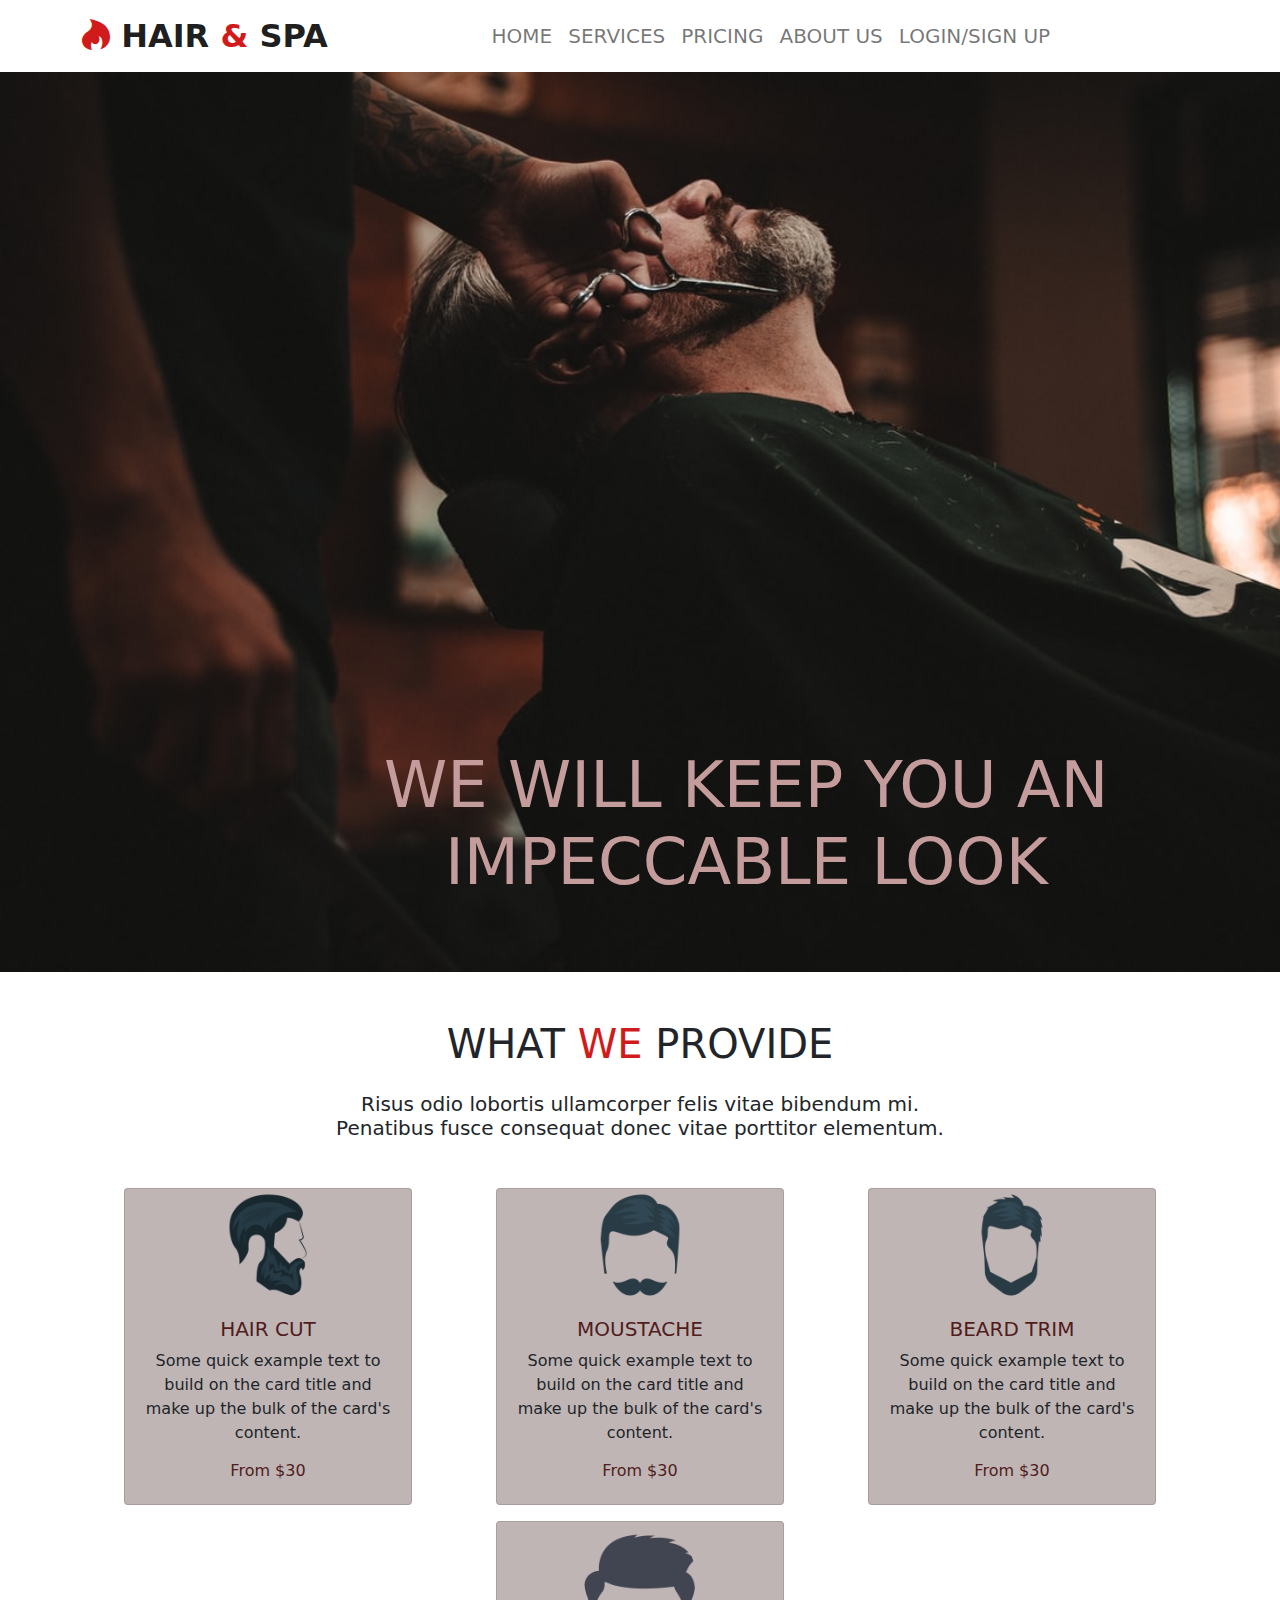
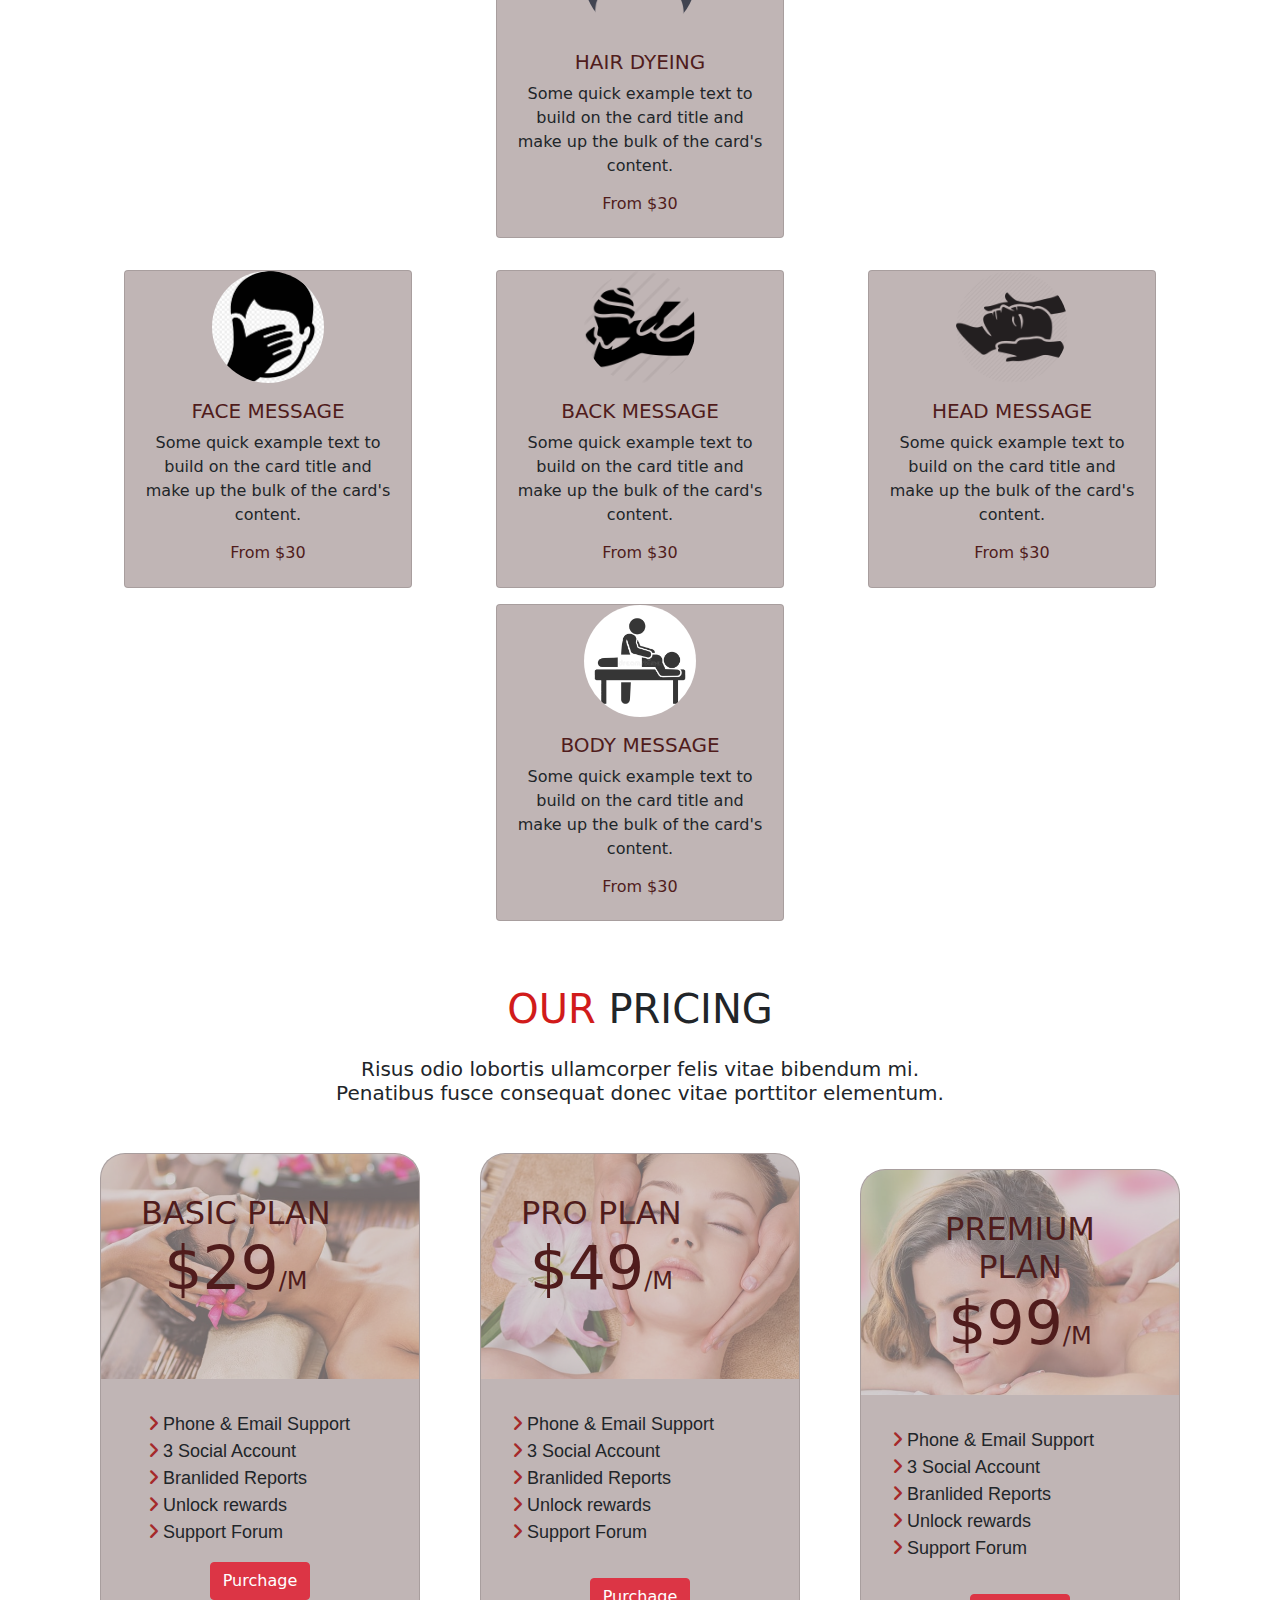
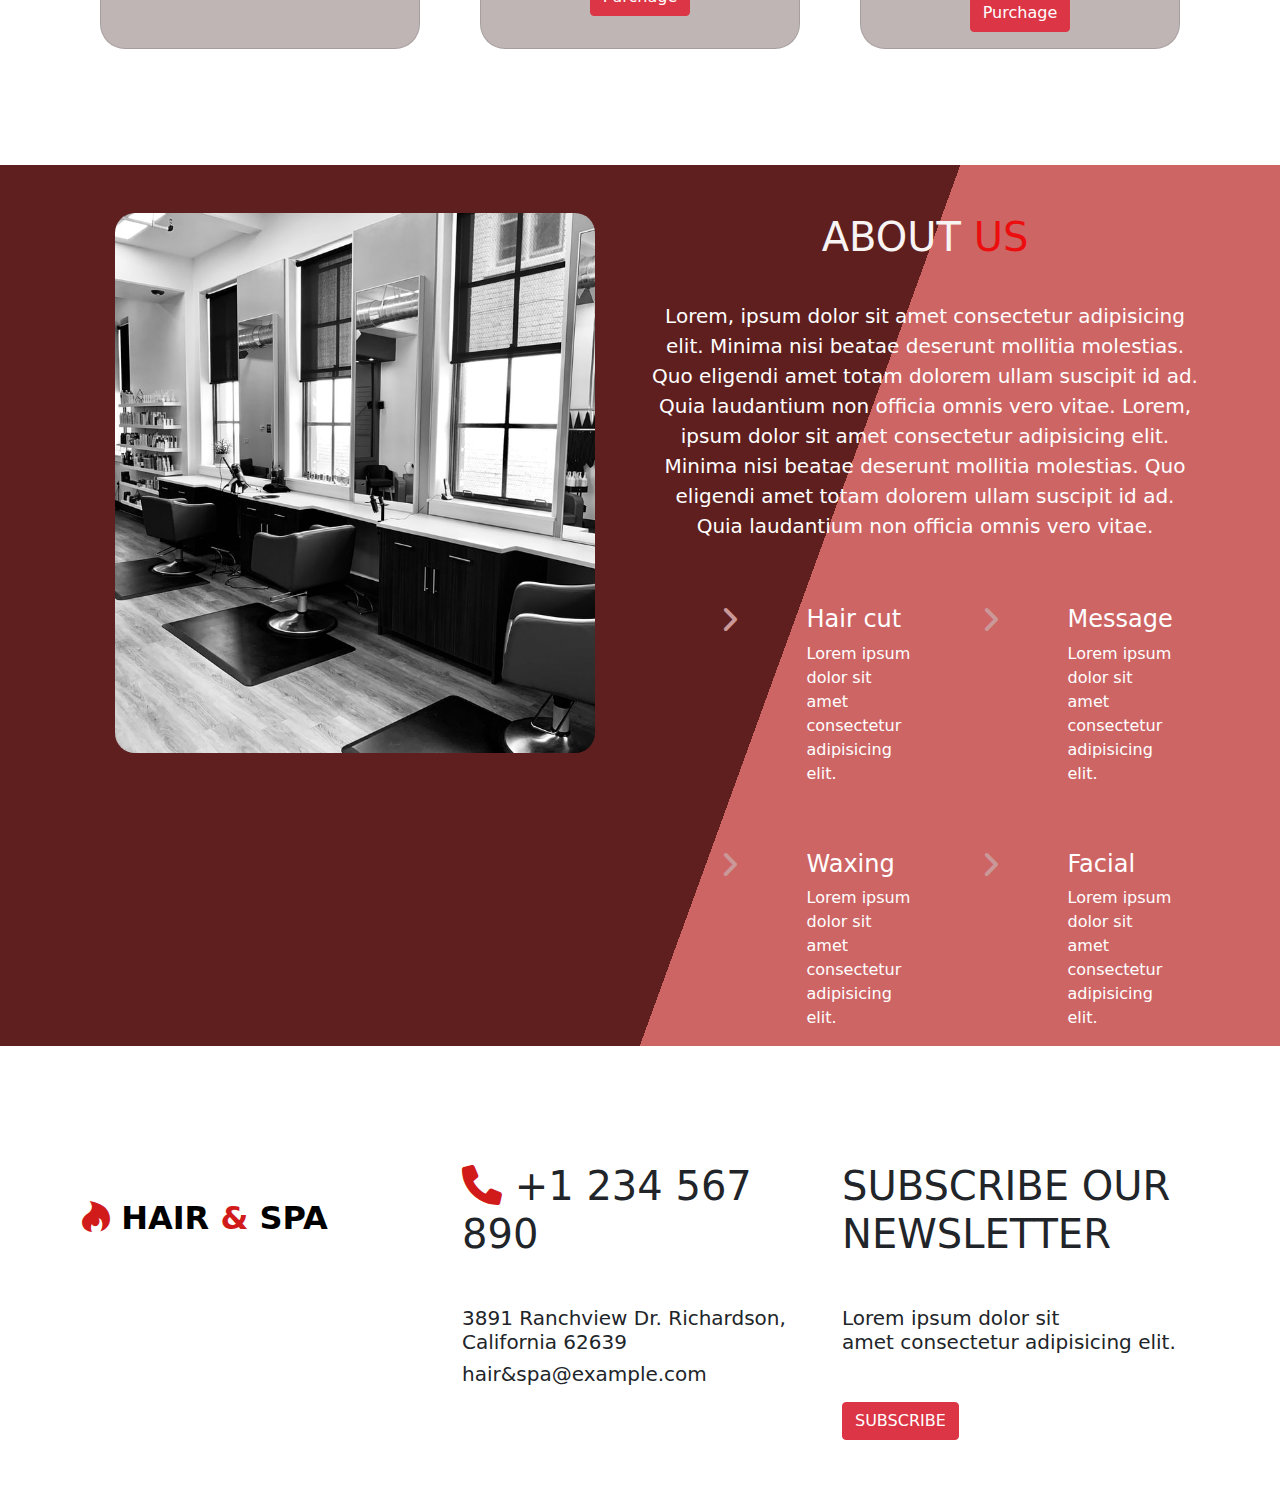
==== index.html @ e80b7f60 "update" ====
<!DOCTYPE html>
<html lang="en">

<head>
  <meta charset="UTF-8">
  <meta http-equiv="X-UA-Compatible" content="IE=edge">
  <meta name="viewport" content="width=device-width, initial-scale=1.0">
  <title>HTML TEMPLATE</title>

  <!-- Style sheet -->


  <link rel="stylesheet" href="css/fontawesome-free-6.0.0-web/css/all.min.css">

  <link rel="stylesheet" href="css/bootstrap-5.0.2-dist/css/bootstrap.min.css">
 
  <link rel="stylesheet" href="css/style.css">
</head>

<body>
  

    <nav class="navbar navbar-expand-lg navbar-light  sticky-lg-top  bg-gray text-uppercase text-center ">
      <div class="container header-section ">
        <a class="navbar-brand  fw-bold fs-2 " href="#"> <i class="fa-brands fa-hotjar"></i></i> Hair <span>&</span> spa
        </a>
        <button class="navbar-toggler" type="button" data-bs-toggle="collapse" data-bs-target="#navbarNav" 
          aria-controls="navbarNav"  aria-expanded="false" aria-label="Toggle navigation">
          <span class="navbar-toggler-icon"></span>
        </button>
        <div class="collapse navbar-collapse d-flex justify-content-center fs-5" id="navbarNav">
          <ul class="navbar-nav ">
            <li class="nav-item ">
              <a class="nav-link " aria-current="page" href="#">Home</a>
            </li>
            <li class="nav-item">
              <a class="nav-link" href="#services">Services</a>
            </li>
            <li class="nav-item">
              <a class="nav-link" href="#price">Pricing</a>
            </li>
            <li class="nav-item">
              <a class="nav-link" href="#about">About us</a>
            </li>
            <li class="nav-item ">
              <a class="nav-link" href="./login.html">Login/Sign up</a>
            </li>


          </ul>
        </div>


      </div>
    </nav>



  <!-- banner section -->

  <section>


    <div class="banner-section text-center">

      <h1 class="text-center">WE WILL KEEP YOU AN <br> IMPECCABLE LOOK</h1>
    </div>
  </section>
  <!-- service section -->
  <div id="services" class="text-center my-5">
    <h1 class="servie-title text-uppercase">
      What <span>we</span> Provide
    </h1>
    <h5 class=" mt-4">
      Risus odio lobortis ullamcorper felis vitae bibendum mi. <br> Penatibus fusce consequat donec vitae porttitor
      elementum.
    </h5>
  </div>


  <section  class="d-flex justify-content-center">
    <div class="service-content text-center container   col-sm-12 col-md-9 col-lg-12 col-xl-12 ">
      <div class="row mb-3 mx-auto ">
        <div class="col d-flex justify-content-center">
          <div class="card  service-card mb-3">
            <img src="./assets/image/spa/hairstyle.png" class="card-img-top mx-auto" alt="...">
            <div class="card-body ">
              <h5 class="card-title text-uppercase">Hair Cut</h5>
              <p class="card-text">Some quick example text to build on the card title and make up the bulk of the card's
                content.</p>
              <h6>
                From $30
              </h6>

            </div>
          </div>
        </div>
        <div class="col d-flex justify-content-center">
          <div class="card service-card mb-3">
            <img src="./assets/image/spa/mustage.png" class="card-img-top mx-auto" alt="...">

            <div class="card-body">
              <h5 class="card-title text-uppercase">MOUSTACHE</h5>
              <p class="card-text">Some quick example text to build on the card title and make up the bulk of the card's
                content.</p>
              <h6>
                From $30
              </h6>

            </div>
          </div>
        </div>
        <div class="col d-flex justify-content-center">
          <div class="card service-card mb-3">
            <img src="./assets/image/spa/beardtrim.png" class="card-img-top mx-auto" alt="...">
            <div class="card-body">
              <h5 class="card-title text-uppercase">Beard trim</h5>
              <p class="card-text">Some quick example text to build on the card title and make up the bulk of the card's
                content.</p>
              <h6>
                From $30
              </h6>

            </div>
          </div>
        </div>
        <div class="col d-flex justify-content-center">
          <div class="card service-card mb-3">
            <img src="./assets/image/spa/man-hair.png" class="card-img-top mx-auto" alt="...">
            <div class="card-body">
              <h5 class="card-title text-uppercase">HAIR DYEING</h5>
              <p class="card-text">Some quick example text to build on the card title and make up the bulk of the card's
                content.</p>
              <h6>
                From $30
              </h6>

            </div>
          </div>
        </div>
      </div>
      <div class="row mx-auto">


        <div class="col d-flex justify-content-center">
          <div class="card service-card mb-3">
            <img src="./assets/image/spa/face-message.jpg" class="card-img-top mx-auto" alt="...">
            <div class="card-body">
              <h5 class="card-title text-uppercase">Face message</h5>
              <p class="card-text">Some quick example text to build on the card title and make up the bulk of the card's
                content.</p>
              <h6>
                From $30
              </h6>

            </div>
          </div>
        </div>
        <div class="col d-flex justify-content-center">
          <div class="card service-card mb-3">
            <img src="./assets/image/spa/body-message.png" class="card-img-top mx-auto" alt="...">
            <div class="card-body">
              <h5 class="card-title text-uppercase">back message</h5>
              <p class="card-text">Some quick example text to build on the card title and make up the bulk of the card's
                content.</p>
              <h6>
                From $30
              </h6>

            </div>
          </div>
        </div>
        <div class="col d-flex justify-content-center">
          <div class="card service-card mb-3">
            <img src="./assets/image/spa/head-message-2.png" class="card-img-top mx-auto" alt="...">
            <div class="card-body">
              <h5 class="card-title text-uppercase">head message</h5>
              <p class="card-text">Some quick example text to build on the card title and make up the bulk of the card's
                content.</p>
              <h6>
                From $30
              </h6>

            </div>
          </div>
        </div>
        <div class="col d-flex justify-content-center">
          <div class="card service-card mb-3">
            <img src="./assets/image/spa/body-message-4.jpg" class="card-img-top mx-auto" alt="...">
            <div class="card-body ">
              <h5 class="card-title text-uppercase">body message</h5>
              <p class="card-text">Some quick example text to build on the card title and make up the bulk of the card's
                content.</p>
              <h6>
                From $30
              </h6>

            </div>
          </div>
        </div>
      </div>
    </div>
  </section>

  <!-- pricing section -->

  <section id="price" class="mt-3">
    <div class="text-center my-5">
      <h1 class="price-title text-uppercase">
        <span>Our</span> Pricing
      </h1>
      <h5 class="mt-4">
        Risus odio lobortis ullamcorper felis vitae bibendum mi. <br> Penatibus fusce consequat donec vitae porttitor
        elementum.
      </h5>
    </div>
    <div class="container text-center  ">
      <div class="row d-flex justify-content-center ">
        <div class="col d-flex justify-content-center">
          <div class="card price-card mb-3 pb-3">
            <img src="./assets/image/spa/head-message-3.jpg" class="card-img-top" alt="...">
            <h1 class="text-uppercase ">
              Basic plan <br>
              <span class="price-money">
                $29</span><span class="price-duration">/M </span>

            </h1>
            <div class="card-body text-center">

              <ul class="text-start mt-3">
                <li>
                  <i class="fa-solid fa-angle-right"></i>
                  Phone & Email Support
                </li>
                <li>
                  <i class="fa-solid fa-angle-right"></i>
                  3 Social Account
                </li>
                <li>
                  <i class="fa-solid fa-angle-right"></i>
                  Branlided Reports
                </li>
                <li>
                  <i class="fa-solid fa-angle-right"></i>
                  Unlock rewards
                </li>
                <li>
                  <i class="fa-solid fa-angle-right"></i>
                  Support Forum
                </li>
              </ul>
              <a href="#" class="btn btn-danger">Purchage</a>
            </div>
          </div>
        </div>
        <div class="col d-flex justify-content-center">
          <div class="card price-card  mb-3">
            <img src="./assets/image/spa/facials.jpg" class="card-img-top" alt="...">
            <h1 class="text-uppercase">
              Pro plan <br>
              <span class="price-money">
                $49</span><span class="price-duration">/M </span>

            </h1>
            <div class="card-body ">

              <ul class="text-start p-3">
                <li>
                  <i class="fa-solid fa-angle-right"></i>
                  Phone & Email Support
                </li>
                <li>
                  <i class="fa-solid fa-angle-right"></i>

                  3 Social Account
                </li>
                <li>
                  <i class="fa-solid fa-angle-right"></i>

                  Branlided Reports
                </li>
                <li>
                  <i class="fa-solid fa-angle-right"></i>

                  Unlock rewards
                </li>
                <li>
                  <i class="fa-solid fa-angle-right"></i>

                  Support Forum
                </li>
              </ul>
              <a href="#" class="btn btn-danger">Purchage</a>
            </div>
          </div>
        </div>
        <div class="col d-flex justify-content-center mt-3">
          <div class="card price-card mb-3">
            <img src="./assets/image/spa/back-message.jpg" class="card-img-top" alt="...">
            <h1 class="text-uppercase text-center">
              Premium plan <br>
              <span class="price-money">
                $99</span><span class="price-duration">/M </span>

            </h1>
            <div class="card-body">


              <ul class="text-start p-3">
                <li>
                  <i class="fa-solid fa-angle-right"></i>
                  Phone & Email Support
                </li>
                <li>
                  <i class="fa-solid fa-angle-right"></i>

                  3 Social Account
                </li>
                <li>
                  <i class="fa-solid fa-angle-right"></i>

                  Branlided Reports
                </li>
                <li>
                  <i class="fa-solid fa-angle-right"></i>

                  Unlock rewards
                </li>
                <li>
                  <i class="fa-solid fa-angle-right"></i>

                  Support Forum
                </li>
              </ul>

              <a href="#" class="btn btn-danger">Purchage</a>
            </div>
          </div>
        </div>
      </div>
    </div>
  </section>

  <!-- About section -->
  <section id="about" class="about-section">
    <div class="container mb-5">
      <div class="row my-5">
        <div class="col-12 col-sm-12 col-md-12 col-lg-6 mt-5 d-flex justify-content-center about-img"><img
            src="./assets/image/img-2.jpg" alt=""></div>
        <div class="col-12 col-sm-12 col-md-12 col-lg-6 mt-5 d-flex flex-column justify-content-center">
          <h1 class="text-uppercase text-center about-title">
            About <span>Us</span>
          </h1> <br>
          <p class="mt-2 text-center fs-5">Lorem, ipsum dolor sit amet consectetur adipisicing elit. Minima nisi beatae
            deserunt mollitia molestias. Quo eligendi amet totam dolorem ullam suscipit id ad. Quia laudantium non
            officia omnis vero vitae.
            Lorem, ipsum dolor sit amet consectetur adipisicing elit. Minima nisi beatae deserunt mollitia molestias.
            Quo eligendi amet totam dolorem ullam suscipit id ad. Quia laudantium non officia omnis vero vitae.

          </p>

          <div class="container mt-5 about-content">
            <div class="row">
              <div class="col ">
                <div class="row ">
                  <div class="col  d-flex  justify-content-center">
                    <i class="fa-solid fa-angle-right"></i>
                  </div>
                  <div class="col d-flex flex-column justify-content-start">
                    <h4>

                      Hair cut</h4>
                    <p>
                      Lorem ipsum dolor sit amet consectetur adipisicing elit.
                    </p>
                  </div>
                </div>


              </div>
              <div class="col ">
                <div class="row ">
                  <div class="col  d-flex  justify-content-center">
                    <i class="fa-solid fa-angle-right"></i>
                  </div>
                  <div class="col d-flex flex-column justify-content-start">
                    <h4>

                      Message</h4>
                    <p>
                      Lorem ipsum dolor sit amet consectetur adipisicing elit.
                    </p>
                  </div>
                </div>
              </div>
            </div>
            <div class="row mt-5">
              <div class="col ">

                <div class="row ">
                  <div class="col  d-flex  justify-content-center">
                    <i class="fa-solid fa-angle-right"></i>
                  </div>
                  <div class="col d-flex flex-column justify-content-start">
                    <h4>

                      Waxing</h4>
                    <p>
                      Lorem ipsum dolor sit amet consectetur adipisicing elit.
                    </p>
                  </div>
                </div>
              </div>
              <div class="col ">
                <div class="row ">
                  <div class="col  d-flex  justify-content-center">
                    <i class="fa-solid fa-angle-right"></i>
                  </div>
                  <div class="col d-flex flex-column justify-content-start">
                    <h4>

                      Facial</h4>
                    <p>
                      Lorem ipsum dolor sit amet consectetur adipisicing elit.
                    </p>
                  </div>
                </div>
              </div>
            </div>
          </div>
        </div>
      </div>
    </div>

  </section>


  <!-- Footer section -->
  <section class="footer-section ">
    <div class="container mt-5">
      <div class="row my-5">
        <div class="col-12 col-sm-12 col-md-6 col-lg-4 text-uppercase mt-5"> <a class=" fw-bold fs-2 " href="#"> <i
              class="fa-brands fa-hotjar"></i></i>
            Hair <span>&</span> spa
          </a> </div>
        <div class="col-12 col-sm-12 col-md-6 col-lg-4 mt-3">
          <h1 class="footer-phone">
            <i class="fa-solid fa-phone"></i>
            +1 234 567 890
          </h1>
          <h5 class="mt-5">
            3891 Ranchview Dr. Richardson, <br>
            California 62639
          </h5>
          <h5 class="mt-2">
            hair&spa@example.com
          </h5>

        </div>
        <div class="col-12 col-sm-12 col-md-6 col-lg-4 mt-3">
          <h1 class="subscribe-title">
            SUBSCRIBE OUR <br> NEWSLETTER
          </h1>
          <h5 class="my-5">
            Lorem ipsum dolor sit <br> amet consectetur adipisicing elit.

          </h5>
          <a class="btn btn-danger text-white " href="">
            SUBSCRIBE
          </a>
        </div>

      </div>

    </div>

  </section>


 


  <!-- <script src="css/bootstrap-5.0.2-dist/js/bootstrap.bundle.js"></script> -->
  <!-- <script src="css/bootstrap-5.0.2-dist/js/bootstrap.bundle.min.js"></script> -->
  <script src="css/bootstrap-5.0.2-dist/js/bootstrap.min.js"></script>
</body>

</html>
---- css/style.css ----
*{
    padding: 0px;
    margin: 0px;
}


.bg-gray{
    background-color: rgb(255, 255, 255);
    line-height: 40px;
    
}

.header-section a span{
    color: rgb(209, 27, 27);
    
}
.header-section i{
    color: rgb(209, 27, 27);
    
}

.banner-section{
    background-image: url('../assets/image/banner/banner-1.jpg');
    background-repeat: no-repeat;
   width: 100%;
   background-size: cover;
    min-height: 100vh;
   
}


.banner-section h1{
    position: relative;
    top: 75vh;
    left: 30%;
    width: fit-content;
    font-size: 4em;
    color: rgb(197, 156, 156);
 
}
.servie-title span{
    color: rgb(209, 27, 27);;
}
.service-content{
    display: grid;
   grid-template-columns: repeat(1,1fr);
   margin-left: auto;
}
.service-card{
    width: 18rem;
    background-color: rgb(192, 181, 181);
}
.service-card:hover{
    
    background-color: rgb(243, 236, 236);
    
    transform: scale(1.1);
    
}
.service-card h5{
    color: rgb(80, 28, 28);
}
.service-card h6{
    color: rgb(80, 28, 28);
}

.service-card img{
    width: 7rem;
    height: 7rem;
    border-radius: 50%;
}




.price-title span{
    color: rgb(209, 27, 27);
}
.price-card{
    width: 20rem;
    background-color: rgb(192, 181, 181);
    border-radius: 25px;
    /* min-height: 52vh; */
 
}
.price-card:hover{
   transform: scale(1.1);
 
}
.price-card h1{
    position: absolute;
    margin: 40px 40px;
    
    font-size: xx-large;
    color: rgb(80, 28, 28);
  
}
.price-card i{
    color: brown;
}

.price-money{
    font-size: 60px;
}
.price-duration{
    font-size: x-large;
}
.price-card img{
   
    height: 25vh;
    object-fit: cover;
    border-top-right-radius: 25px;
    border-top-left-radius: 25px;
    opacity: 40%;
    
}
.price-card li{
   
    list-style: none;
    padding: 0;
    margin: 0;
    font-size: large;
    font-family: Arial, Helvetica, sans-serif;
}
.about-section{
    background: linear-gradient(110deg, rgb(95, 31, 31) 60%, rgb(206, 101, 101) 60%);
    margin-top: 100px;
    color: white;
}
.about-section i{
    color: rgb(202, 152, 152);
   font-size: 30px;
}
.about-img img{
    height: 60vh;
    width: 30rem;
    object-fit: cover;
    border-radius: 20px;
}
.about-img img:hover{
   transform: scale(1.1);
}
.about-title{
    color: rgb(248, 244, 244);
}
.about-title span{
    color: rgb(236, 14, 14);
}
.about-content h4:hover{
    color: brown;
    transform: scale(1.1);
}
.footer-section{
    margin-top: 100px;
    min-height: 10vh;
}
.footer-section a{
    
    text-decoration: none;
    color: black;

}

.footer-section i, .footer-section span{

    color: rgb(209, 27, 27);

}
.footer-phone:hover, .subscribe-title:hover{
    color: rgb(209, 27, 27);
    transform: scale(1.1);
}


/* Login Page */


.login-title i, .login-title span{
    color: rgb(209, 27, 27); 
}
.login-title a{
    text-decoration: none;
    color: black;
    
}

.login-image img{

    height: 700px;
    width: 600px;
    object-fit: cover;
    margin-top: 80px ;
    
    border-radius: 30px;
}

.login-image img:hover{
    transform: scale(1.1);
}
.login-form-section{
    margin-top: 100px;
}
.login-form{
    width: 350px;
}
.form-control:focus {
    border-color: rgb(209, 27, 27);
    box-shadow: inset 0 1px 1px rgba(0, 0, 0, 0.075), 0 0 8px rgb(209, 27, 27);
  }

@media only screen and (max-width: 440px) {
    .banner-section h1{
        /* left: 10%; */
        font-size: medium;
        font-size: 1em;
    }
   
    .service-card{
        width: 10rem;
       
    }
    .price-card{
        width: 10rem;
    }
    .price-card h1{
      
        left: 0%;
        font-size: 1rem;
      
      
      
    }
    .price-card li{
        font-size: medium;
    }
    .price-money{
        font-size: 40px;
    }
    .price-duration{
        font-size: large;
    }
    .about-img img{
        height: 40vh;
        width: 10rem;
    }
    .login-image img{

        height: 400px;
        width: 300px;
    }
}
       
   
@media only screen and (min-width: 440px) and (max-width: 886px) {
    .banner-section h1{
        /* left: 25%; */
        font-size: 1.8em;
        /* font-size: medium; */
    }
    .service-card{
        width: 12rem;
       
    }
    .price-card{
        width: 12rem;
       
    }
    .price-card h1{
     
        left: 1%;
        font-size: 20px;
    
      
      
    }
    .price-money{
        font-size: 30px;
    }
    .price-duration{
        font-size: 15px;
    }
    .about-img img{
        height: 40vh;
        width: 20rem;
    }

    .login-image img{

        height: 500px;
        width: 400px;
    }
  }
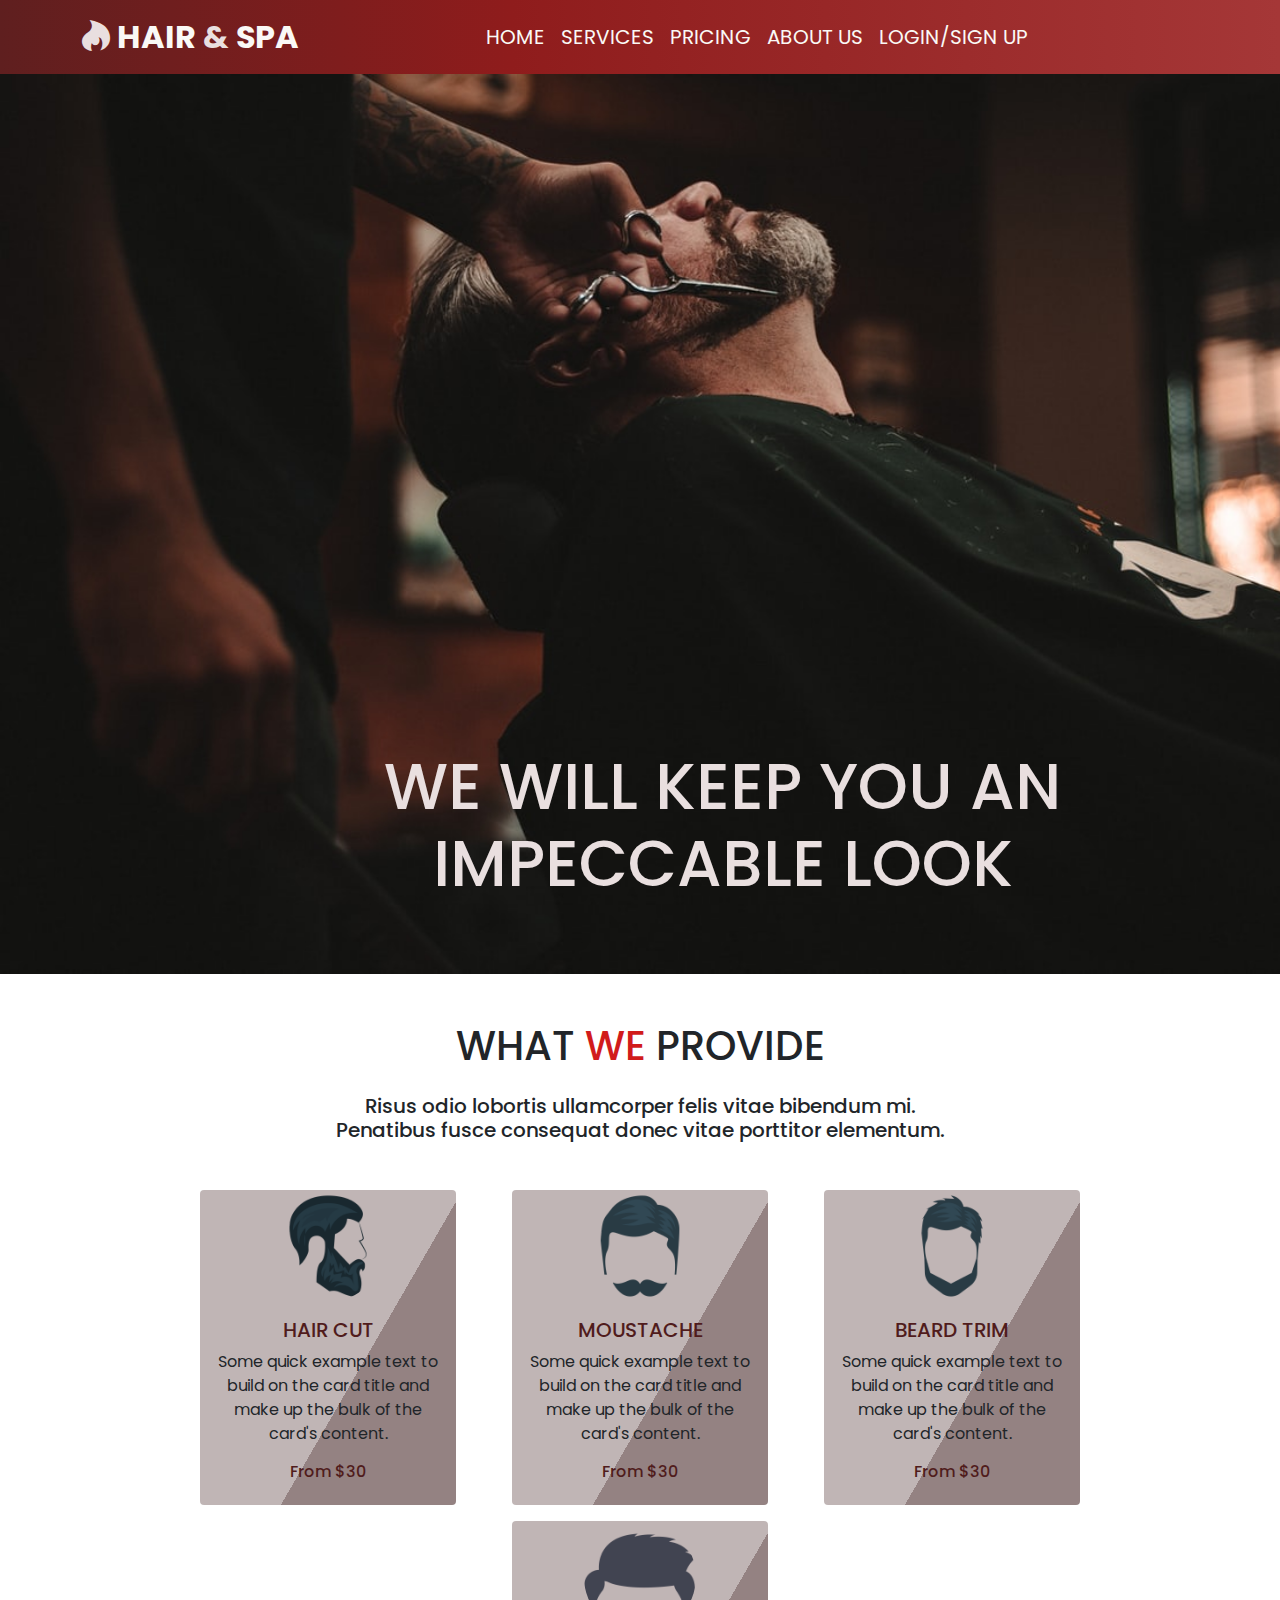
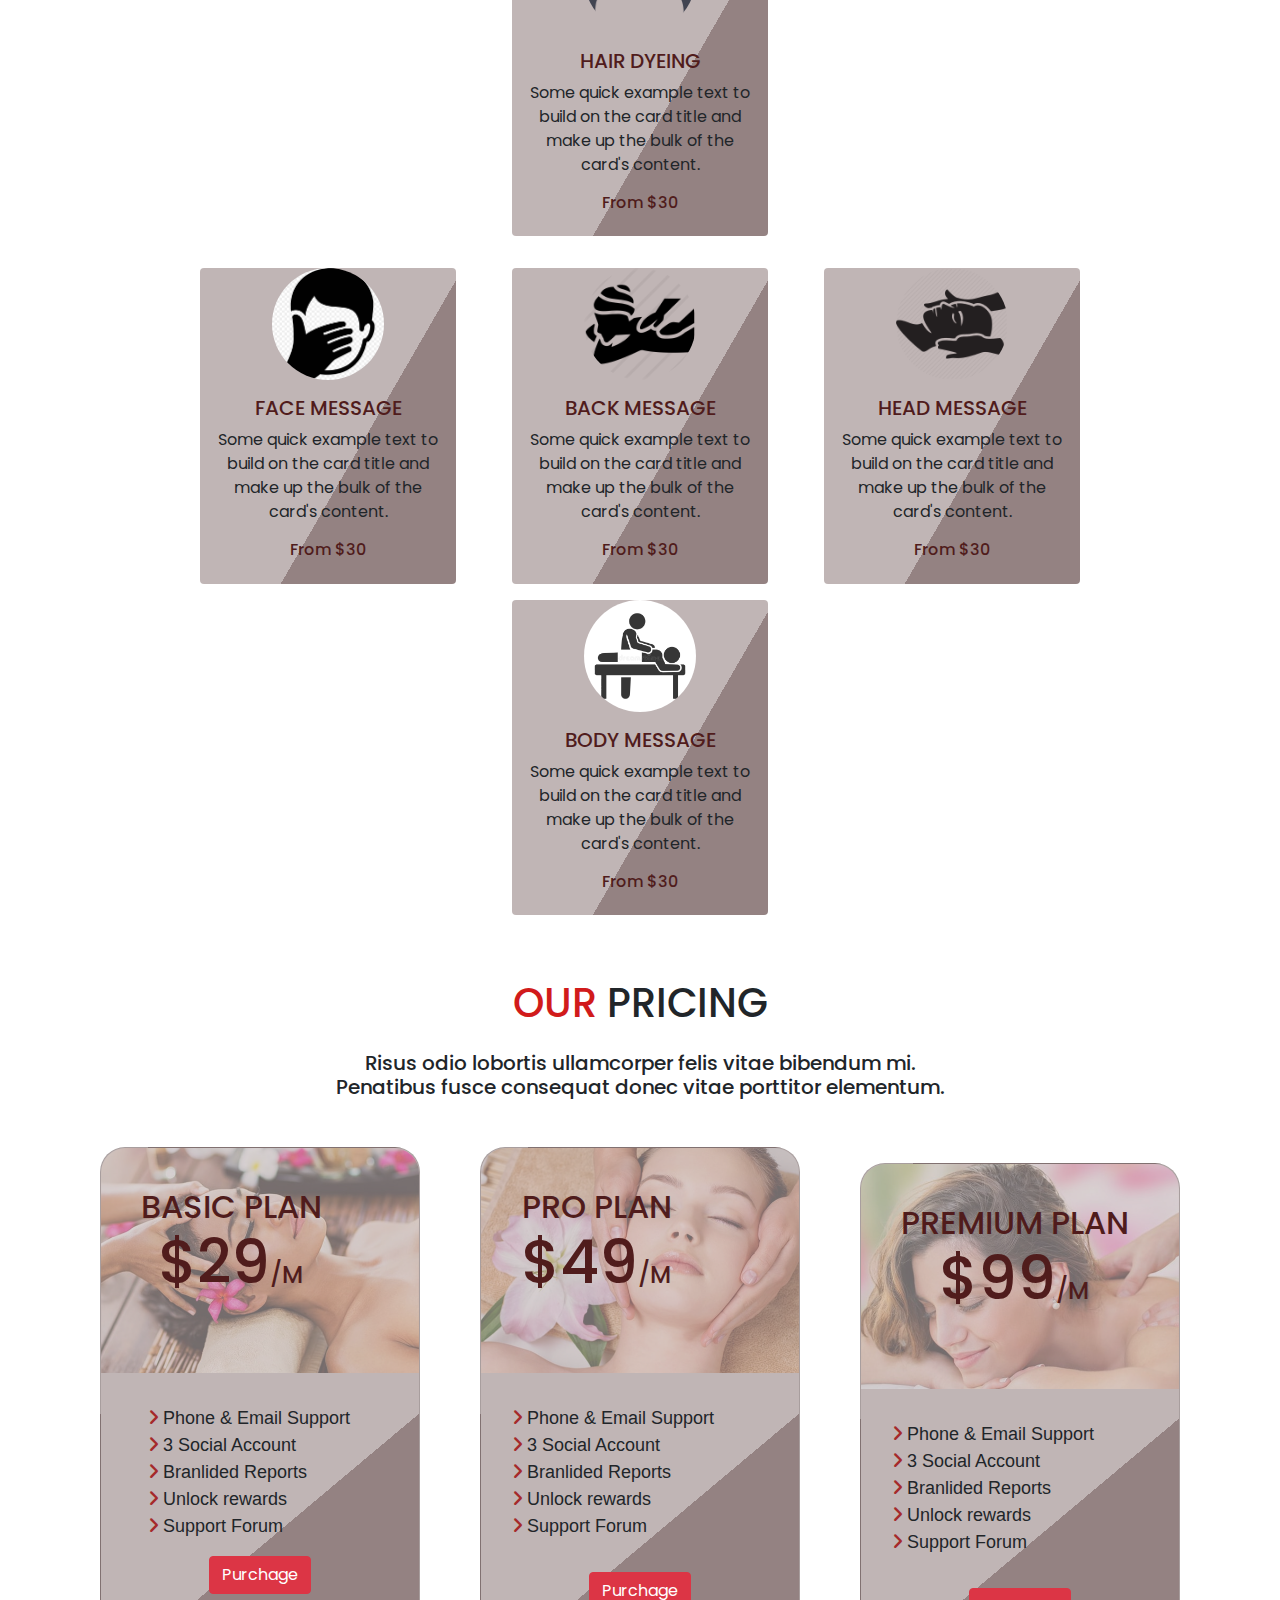
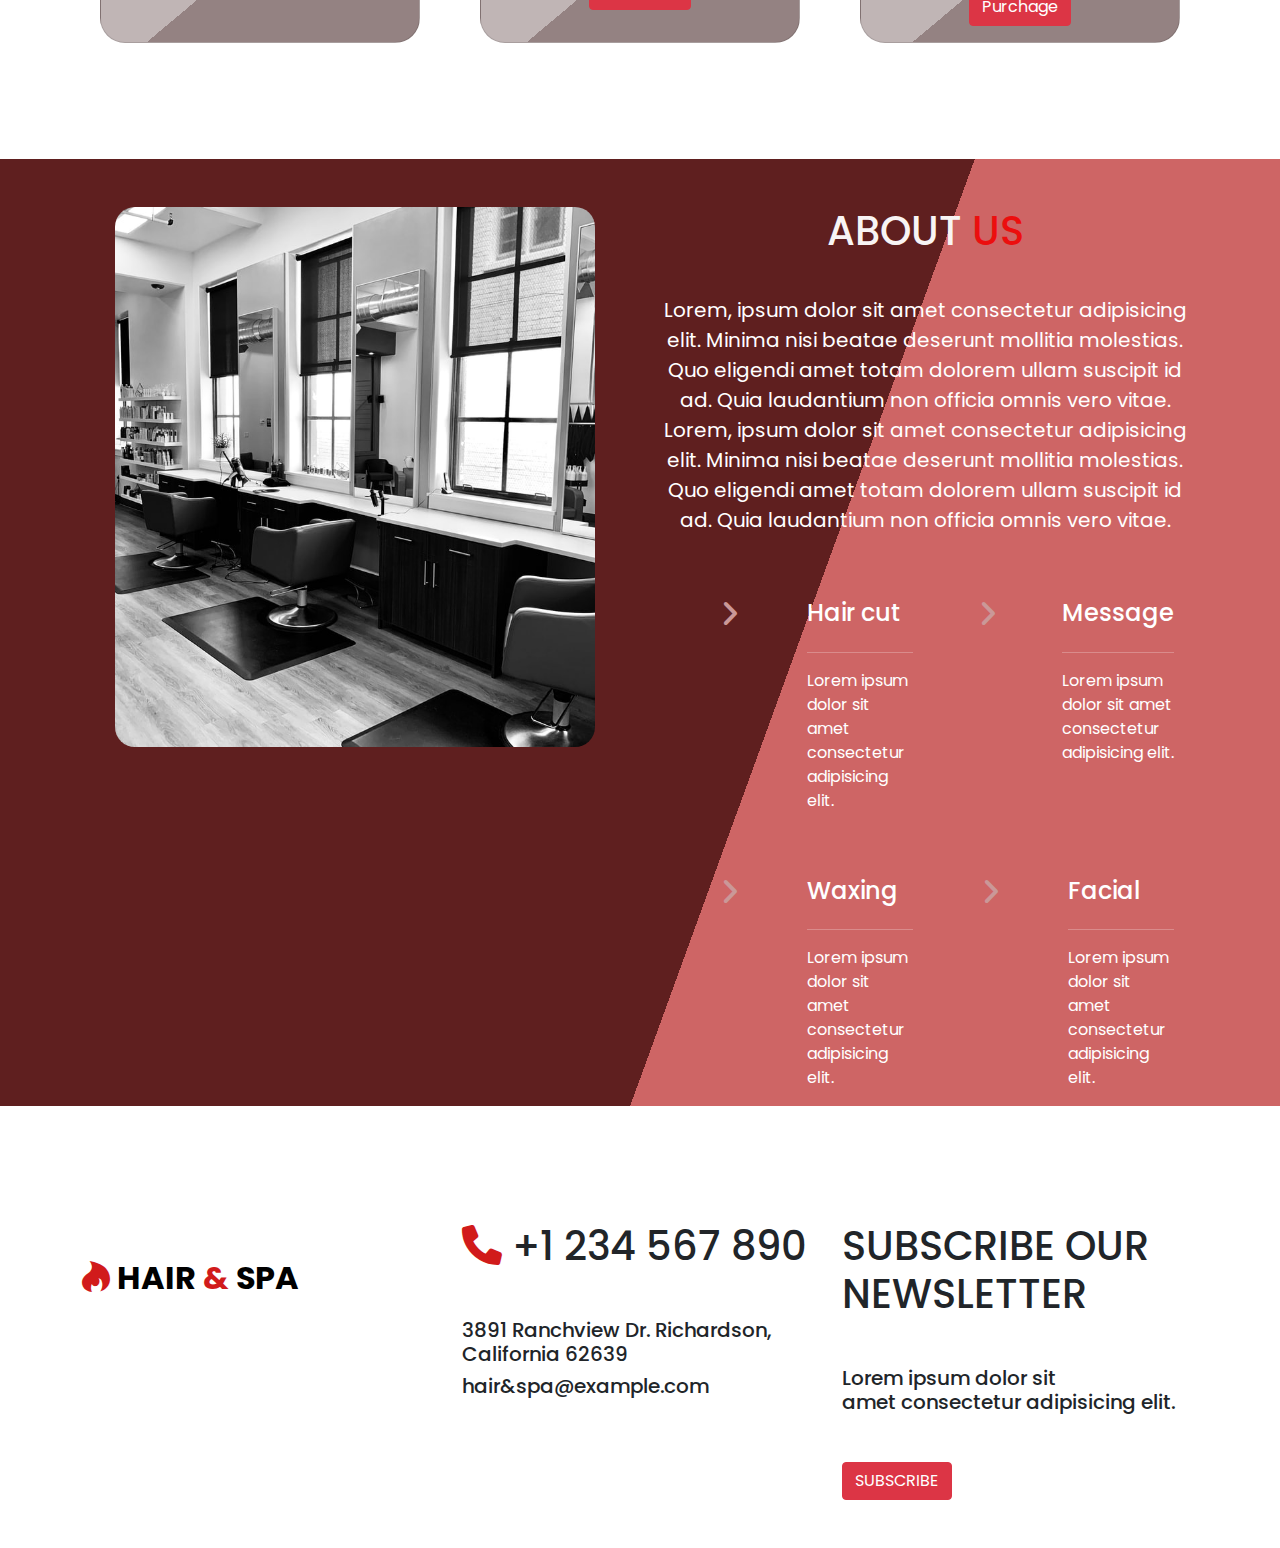
==== commit 47f0843f: "update" ====
--- a/index.html
+++ b/index.html
@@ -13,46 +13,62 @@
   <link rel="stylesheet" href="css/fontawesome-free-6.0.0-web/css/all.min.css">
 
   <link rel="stylesheet" href="css/bootstrap-5.0.2-dist/css/bootstrap.min.css">
- 
+
   <link rel="stylesheet" href="css/style.css">
 </head>
 
 <body>
-  
-
-    <nav class="navbar navbar-expand-lg navbar-light  sticky-lg-top  bg-gray text-uppercase text-center ">
-      <div class="container header-section ">
-        <a class="navbar-brand  fw-bold fs-2 " href="#"> <i class="fa-brands fa-hotjar"></i></i> Hair <span>&</span> spa
-        </a>
-        <button class="navbar-toggler" type="button" data-bs-toggle="collapse" data-bs-target="#navbarNav" 
-          aria-controls="navbarNav"  aria-expanded="false" aria-label="Toggle navigation">
-          <span class="navbar-toggler-icon"></span>
-        </button>
-        <div class="collapse navbar-collapse d-flex justify-content-center fs-5" id="navbarNav">
-          <ul class="navbar-nav ">
-            <li class="nav-item ">
-              <a class="nav-link " aria-current="page" href="#">Home</a>
-            </li>
-            <li class="nav-item">
-              <a class="nav-link" href="#services">Services</a>
-            </li>
-            <li class="nav-item">
-              <a class="nav-link" href="#price">Pricing</a>
-            </li>
-            <li class="nav-item">
-              <a class="nav-link" href="#about">About us</a>
-            </li>
-            <li class="nav-item ">
-              <a class="nav-link" href="./login.html">Login/Sign up</a>
-            </li>
-
-
-          </ul>
-        </div>
-
-
+
+
+  <nav class="navbar navbar-expand-lg navbar-light  sticky-top  bg-gray text-uppercase text-center ">
+    <div class="container header-section ">
+      <a class="navbar-brand  fw-bold fs-2 " href="#"> <i class="fa-brands fa-hotjar"></i></i> Hair <span>&</span> spa
+      </a>
+      <button class="navbar-toggler" type="button" data-bs-toggle="collapse" data-bs-target="#navbarNav"
+        aria-controls="navbarNav" aria-expanded="false" aria-label="Toggle navigation">
+        <span class="navbar-toggler-icon"></span>
+      </button>
+      <div class="collapse navbar-collapse  fs-5" id="navbarNav">
+        <div class="header-elements">
+      <ul class="navbar-nav ">
+        <li class="nav-item ">
+          <a class="nav-link " aria-current="page" href="#">Home</a>
+        </li>
+        <li class="nav-item">
+          <a class="nav-link" href="#services">Services</a>
+        </li>
+        <li class="nav-item">
+          <a class="nav-link" href="#price">Pricing</a>
+        </li>
+        <li class="nav-item">
+          <a class="nav-link" href="#about">About us</a>
+        </li>
+        <li class="nav-item ">
+          <a class="nav-link" href="./login.html">Login/Sign up</a>
+        </li>
+
+
+      </ul>
+    </div>
       </div>
-    </nav>
+
+
+    </div>
+  </nav>
+
+
+
+ 
+
+
+
+ 
+
+
+
+
+
+
 
 
 
@@ -76,11 +92,11 @@
       elementum.
     </h5>
   </div>
-
-
-  <section  class="d-flex justify-content-center">
-    <div class="service-content text-center container   col-sm-12 col-md-9 col-lg-12 col-xl-12 ">
-      <div class="row mb-3 mx-auto ">
+  
+
+  <section class="d-flex justify-content-center">
+    <div class="service-content text-center container col-sm-12 col-md-9 col-lg-9 col-xl-9 ">
+      <div class="row mb-3  mx-auto  ">
         <div class="col d-flex justify-content-center">
           <div class="card  service-card mb-3">
             <img src="./assets/image/spa/hairstyle.png" class="card-img-top mx-auto" alt="...">
@@ -139,7 +155,7 @@
           </div>
         </div>
       </div>
-      <div class="row mx-auto">
+      <div class="row mx-auto  ">
 
 
         <div class="col d-flex justify-content-center">
@@ -370,6 +386,7 @@
                     <h4>
 
                       Hair cut</h4>
+                    <hr>
                     <p>
                       Lorem ipsum dolor sit amet consectetur adipisicing elit.
                     </p>
@@ -387,6 +404,7 @@
                     <h4>
 
                       Message</h4>
+                    <hr>
                     <p>
                       Lorem ipsum dolor sit amet consectetur adipisicing elit.
                     </p>
@@ -405,6 +423,7 @@
                     <h4>
 
                       Waxing</h4>
+                    <hr>
                     <p>
                       Lorem ipsum dolor sit amet consectetur adipisicing elit.
                     </p>
@@ -420,6 +439,7 @@
                     <h4>
 
                       Facial</h4>
+                    <hr>
                     <p>
                       Lorem ipsum dolor sit amet consectetur adipisicing elit.
                     </p>
@@ -477,7 +497,7 @@
   </section>
 
 
- 
+
 
 
   <!-- <script src="css/bootstrap-5.0.2-dist/js/bootstrap.bundle.js"></script> -->
--- a/css/style.css
+++ b/css/style.css
@@ -1,292 +1,293 @@
-*{
-    padding: 0px;
-    margin: 0px;
-}
-
-
-.bg-gray{
-    background-color: rgb(255, 255, 255);
-    line-height: 40px;
-    
-}
-
-.header-section a span{
-    color: rgb(209, 27, 27);
-    
-}
-.header-section i{
-    color: rgb(209, 27, 27);
-    
-}
-
-.banner-section{
-    background-image: url('../assets/image/banner/banner-1.jpg');
-    background-repeat: no-repeat;
-   width: 100%;
-   background-size: cover;
-    min-height: 100vh;
-   
-}
-
-
-.banner-section h1{
-    position: relative;
-    top: 75vh;
-    left: 30%;
-    width: fit-content;
-    font-size: 4em;
-    color: rgb(197, 156, 156);
+@import url('https://fonts.googleapis.com/css2?family=Poppins:ital,wght@1,600&display=swap');
+
+
+* {
+  padding: 0px;
+  margin: 0px;
+  font-family: 'Poppins', sans-serif;
  
 }
-.servie-title span{
-    color: rgb(209, 27, 27);;
-}
-.service-content{
-    display: grid;
-   grid-template-columns: repeat(1,1fr);
-   margin-left: auto;
-}
-.service-card{
-    width: 18rem;
-    background-color: rgb(192, 181, 181);
-}
-.service-card:hover{
-    
-    background-color: rgb(243, 236, 236);
-    
-    transform: scale(1.1);
-    
-}
-.service-card h5{
-    color: rgb(80, 28, 28);
-}
-.service-card h6{
-    color: rgb(80, 28, 28);
-}
-
-.service-card img{
-    width: 7rem;
-    height: 7rem;
-    border-radius: 50%;
-}
-
-
-
-
-.price-title span{
-    color: rgb(209, 27, 27);
-}
-.price-card{
+
+
+.bg-gray {
+
+    background-image: linear-gradient(to right, rgb(95, 31, 31) , rgb(143, 28, 28) 40%,rgb(165, 55, 55))
+    /* background: rgb(95, 31, 31); */
+  /* line-height: 30px; */
+ 
+}
+
+.navbar-light .navbar-nav .nav-link{
+    color: rgb(250, 249, 246);
+}
+.navbar-light .navbar-brand{
+    color: rgb(250, 249, 246); 
+}
+.navbar-collapse{
+  display: flex;
+  justify-content: center;
+}
+.header-section a span {
+  color: rgb(233, 223, 223);
+}
+.header-section i {
+  color: rgb(233, 223, 223);
+}
+
+.banner-section {
+  background-image: url("../assets/image/banner/banner-1.jpg");
+  background-repeat: no-repeat;
+  width: 100%;
+  background-size: cover;
+  min-height: 100vh;
+}
+
+.banner-section h1 {
+  position: relative;
+  top: 75vh;
+  left: 30%;
+  width: fit-content;
+  font-size: 4em;
+  /* color: rgb(197, 156, 156); */
+  color: rgb(233, 223, 223);
+}
+.servie-title span {
+  color: rgb(209, 27, 27);
+}
+/* .service-content {
+  display: grid;
+  grid-template-columns: repeat(1, 1fr);
+  margin-left: auto;
+} */
+.service-card {
+  width: 16rem;
+  /* background-color: rgb(192, 181, 181); */
+  background: linear-gradient(
+    120deg,
+    rgb(192, 181, 181) 60%,
+    rgb(148, 130, 130) 60%
+  );
+  border: 0px;
+}
+.service-card:hover {
+  background-color: rgb(243, 236, 236);
+
+  transform: scale(1.1);
+}
+.service-card h5 {
+  color: rgb(80, 28, 28);
+}
+.service-card h6 {
+  color: rgb(80, 28, 28);
+}
+
+.service-card img {
+  width: 7rem;
+  height: 7rem;
+  border-radius: 50%;
+}
+
+.price-title span {
+  color: rgb(209, 27, 27);
+}
+.price-card {
+  width: 20rem;
+  background: linear-gradient(
+    140deg,
+    rgb(192, 181, 181) 70%,
+    rgb(148, 130, 130) 60%
+  );
+  border-radius: 25px;
+  /* min-height: 52vh; */
+}
+.price-card:hover {
+  transform: scale(1.1);
+}
+.price-card h1 {
+  position: absolute;
+  margin: 40px 40px;
+
+  font-size: xx-large;
+  color: rgb(80, 28, 28);
+}
+.price-card i {
+  color: brown;
+}
+
+.price-money {
+  font-size: 60px;
+}
+.price-duration {
+  font-size: x-large;
+}
+.price-card img {
+  height: 25vh;
+  object-fit: cover;
+  border-top-right-radius: 25px;
+  border-top-left-radius: 25px;
+  opacity: 40%;
+}
+.price-card li {
+  list-style: none;
+  padding: 0;
+  margin: 0;
+  font-size: large;
+  font-family: Arial, Helvetica, sans-serif;
+}
+.about-section {
+  background: linear-gradient(
+    110deg,
+    rgb(95, 31, 31) 60%,
+    rgb(206, 101, 101) 60%
+  );
+  margin-top: 100px;
+  color: white;
+}
+.about-section i {
+  color: rgb(202, 152, 152);
+  font-size: 30px;
+}
+.about-img img {
+  height: 60vh;
+  width: 30rem;
+  object-fit: cover;
+  border-radius: 20px;
+}
+.about-img img:hover {
+  transform: scale(1.1);
+}
+.about-title {
+  color: rgb(248, 244, 244);
+}
+.about-title span {
+  color: rgb(236, 14, 14);
+}
+.about-content h4:hover {
+  color: brown;
+  transform: scale(1.1);
+}
+.footer-section {
+  margin-top: 100px;
+  min-height: 10vh;
+}
+.footer-section a {
+  text-decoration: none;
+  color: black;
+}
+
+.footer-section i,
+.footer-section span {
+  color: rgb(209, 27, 27);
+}
+.footer-phone:hover,
+.subscribe-title:hover {
+  color: rgb(209, 27, 27);
+  transform: scale(1.1);
+}
+
+/* Login Page */
+
+.login-title i,
+.login-title span {
+  color: rgb(209, 27, 27);
+}
+.login-title a {
+  text-decoration: none;
+  color: black;
+}
+
+.login-image img {
+  height: 700px;
+  width: 600px;
+  object-fit: cover;
+  margin-top: 80px;
+
+  border-radius: 30px;
+}
+
+.login-image img:hover {
+  transform: scale(1.1);
+}
+.login-form-section {
+  margin-top: 100px;
+  
+}
+.login-form {
+  width: 350px;
+}
+.login-form a{
+  color: brown;
+}
+.form-control:focus {
+  border-color: rgb(209, 27, 27);
+  box-shadow: inset 0 1px 1px rgba(0, 0, 0, 0.075), 0 0 8px rgb(209, 27, 27);
+}
+
+@media only screen and (max-width: 440px) {
+  .banner-section h1 {
+    /* left: 10%; */
+    font-size: medium;
+    font-size: 1em;
+  }
+
+  .service-card {
+    width: 10rem;
+  }
+  .price-card {
+    width: 10rem;
+  }
+  .price-card h1 {
+    left: 0%;
+    font-size: 1rem;
+  }
+  .price-card li {
+    font-size: medium;
+  }
+  .price-money {
+    font-size: 40px;
+  }
+  .price-duration {
+    font-size: large;
+  }
+  .about-img img {
+    height: 40vh;
+    width: 10rem;
+  }
+  .login-image img {
+    height: 400px;
+    width: 300px;
+  }
+}
+
+@media only screen and (min-width: 440px) and (max-width: 886px) {
+  .banner-section h1 {
+    /* left: 25%; */
+    font-size: 1.8em;
+    /* font-size: medium; */
+  }
+  .service-card {
+    width: 12rem;
+  }
+  .price-card {
+    width: 12rem;
+  }
+  .price-card h1 {
+    left: 1%;
+    font-size: 20px;
+  }
+  .price-money {
+    font-size: 30px;
+  }
+  .price-duration {
+    font-size: 15px;
+  }
+  .about-img img {
+    height: 40vh;
     width: 20rem;
-    background-color: rgb(192, 181, 181);
-    border-radius: 25px;
-    /* min-height: 52vh; */
- 
-}
-.price-card:hover{
-   transform: scale(1.1);
- 
-}
-.price-card h1{
-    position: absolute;
-    margin: 40px 40px;
-    
-    font-size: xx-large;
-    color: rgb(80, 28, 28);
-  
-}
-.price-card i{
-    color: brown;
-}
-
-.price-money{
-    font-size: 60px;
-}
-.price-duration{
-    font-size: x-large;
-}
-.price-card img{
-   
-    height: 25vh;
-    object-fit: cover;
-    border-top-right-radius: 25px;
-    border-top-left-radius: 25px;
-    opacity: 40%;
-    
-}
-.price-card li{
-   
-    list-style: none;
-    padding: 0;
-    margin: 0;
-    font-size: large;
-    font-family: Arial, Helvetica, sans-serif;
-}
-.about-section{
-    background: linear-gradient(110deg, rgb(95, 31, 31) 60%, rgb(206, 101, 101) 60%);
-    margin-top: 100px;
-    color: white;
-}
-.about-section i{
-    color: rgb(202, 152, 152);
-   font-size: 30px;
-}
-.about-img img{
-    height: 60vh;
-    width: 30rem;
-    object-fit: cover;
-    border-radius: 20px;
-}
-.about-img img:hover{
-   transform: scale(1.1);
-}
-.about-title{
-    color: rgb(248, 244, 244);
-}
-.about-title span{
-    color: rgb(236, 14, 14);
-}
-.about-content h4:hover{
-    color: brown;
-    transform: scale(1.1);
-}
-.footer-section{
-    margin-top: 100px;
-    min-height: 10vh;
-}
-.footer-section a{
-    
-    text-decoration: none;
-    color: black;
-
-}
-
-.footer-section i, .footer-section span{
-
-    color: rgb(209, 27, 27);
-
-}
-.footer-phone:hover, .subscribe-title:hover{
-    color: rgb(209, 27, 27);
-    transform: scale(1.1);
-}
-
-
-/* Login Page */
-
-
-.login-title i, .login-title span{
-    color: rgb(209, 27, 27); 
-}
-.login-title a{
-    text-decoration: none;
-    color: black;
-    
-}
-
-.login-image img{
-
-    height: 700px;
-    width: 600px;
-    object-fit: cover;
-    margin-top: 80px ;
-    
-    border-radius: 30px;
-}
-
-.login-image img:hover{
-    transform: scale(1.1);
-}
-.login-form-section{
-    margin-top: 100px;
-}
-.login-form{
-    width: 350px;
-}
-.form-control:focus {
-    border-color: rgb(209, 27, 27);
-    box-shadow: inset 0 1px 1px rgba(0, 0, 0, 0.075), 0 0 8px rgb(209, 27, 27);
-  }
-
-@media only screen and (max-width: 440px) {
-    .banner-section h1{
-        /* left: 10%; */
-        font-size: medium;
-        font-size: 1em;
-    }
-   
-    .service-card{
-        width: 10rem;
-       
-    }
-    .price-card{
-        width: 10rem;
-    }
-    .price-card h1{
-      
-        left: 0%;
-        font-size: 1rem;
-      
-      
-      
-    }
-    .price-card li{
-        font-size: medium;
-    }
-    .price-money{
-        font-size: 40px;
-    }
-    .price-duration{
-        font-size: large;
-    }
-    .about-img img{
-        height: 40vh;
-        width: 10rem;
-    }
-    .login-image img{
-
-        height: 400px;
-        width: 300px;
-    }
-}
-       
-   
-@media only screen and (min-width: 440px) and (max-width: 886px) {
-    .banner-section h1{
-        /* left: 25%; */
-        font-size: 1.8em;
-        /* font-size: medium; */
-    }
-    .service-card{
-        width: 12rem;
-       
-    }
-    .price-card{
-        width: 12rem;
-       
-    }
-    .price-card h1{
-     
-        left: 1%;
-        font-size: 20px;
-    
-      
-      
-    }
-    .price-money{
-        font-size: 30px;
-    }
-    .price-duration{
-        font-size: 15px;
-    }
-    .about-img img{
-        height: 40vh;
-        width: 20rem;
-    }
-
-    .login-image img{
-
-        height: 500px;
-        width: 400px;
-    }
-  }+  }
+
+  .login-image img {
+    height: 500px;
+    width: 400px;
+  }
+}
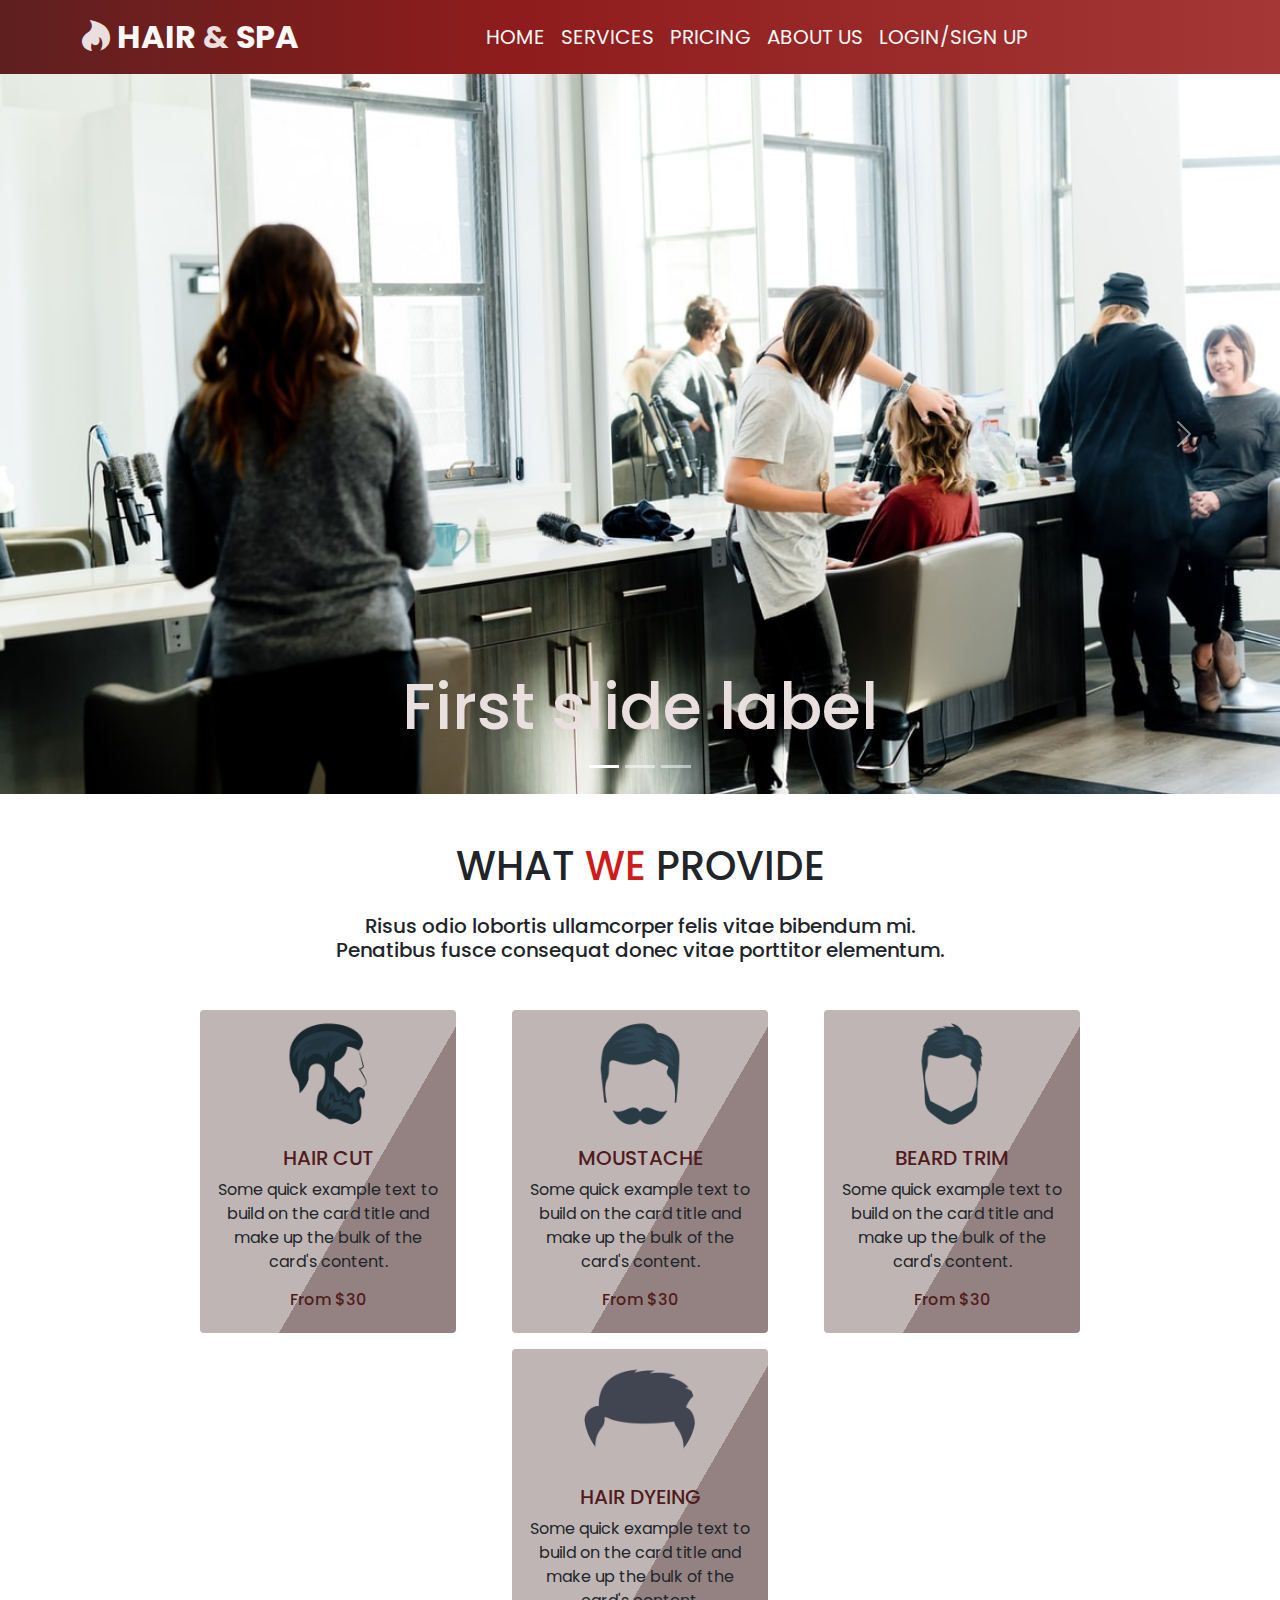
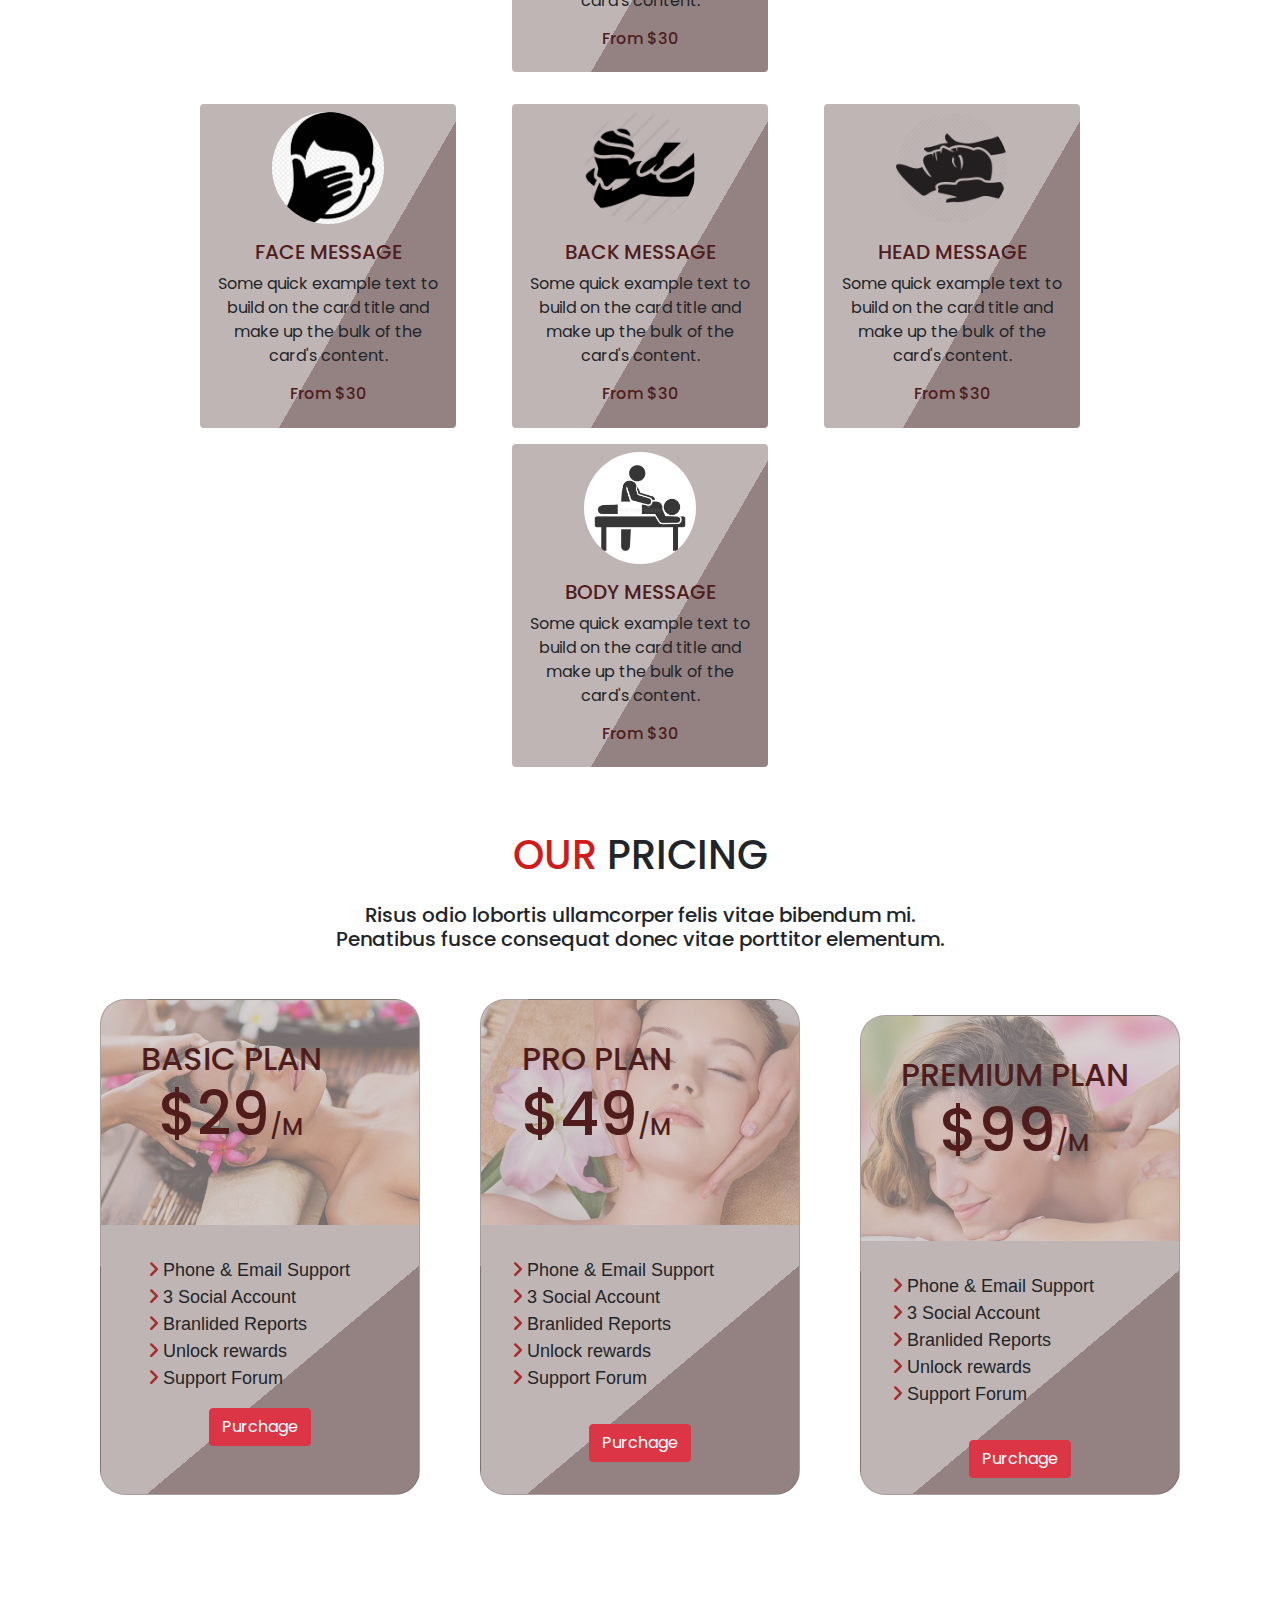
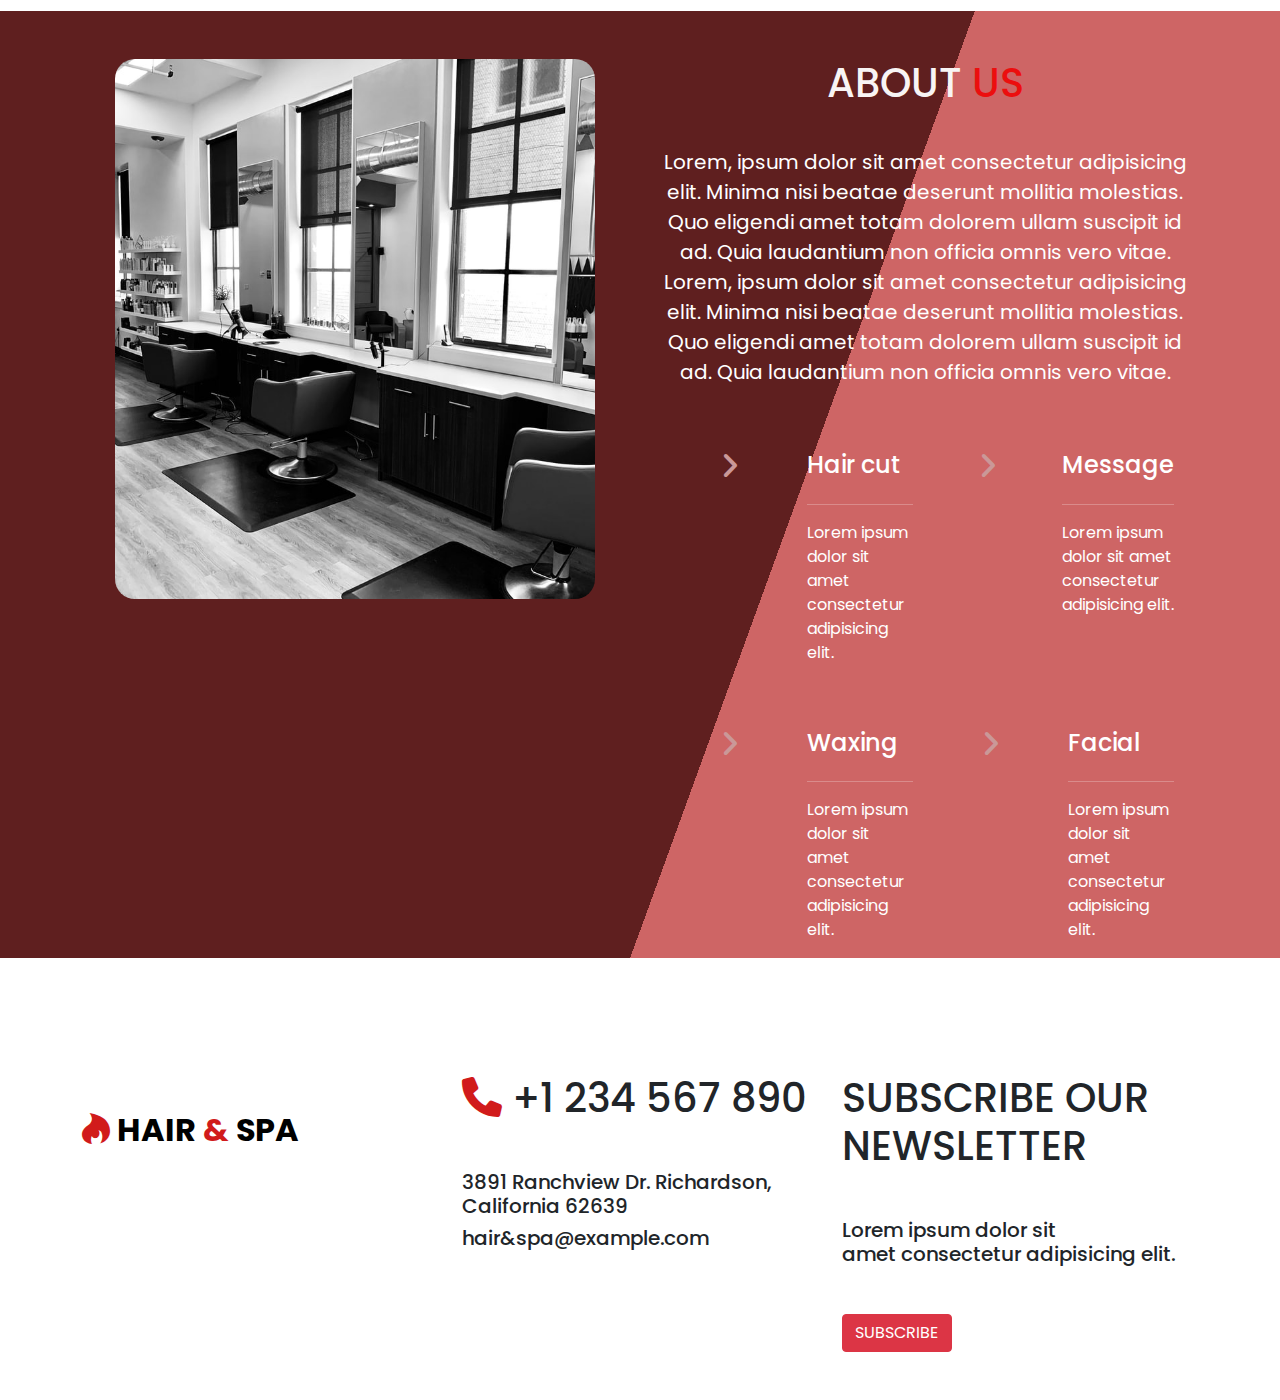
==== commit 1100dd4d: "update" ====
--- a/index.html
+++ b/index.html
@@ -74,14 +74,61 @@
 
   <!-- banner section -->
 
-  <section>
+  <!-- <section>
 
 
     <div class="banner-section text-center">
 
       <h1 class="text-center">WE WILL KEEP YOU AN <br> IMPECCABLE LOOK</h1>
     </div>
-  </section>
+  </section> -->
+
+
+
+<section class=""> 
+
+  <div id="carouselExampleCaptions" class="carousel slide" data-bs-ride="carousel">
+    <div class="carousel-indicators">
+      <button type="button" data-bs-target="#carouselExampleCaptions" data-bs-slide-to="0" class="active" aria-current="true" aria-label="Slide 1"></button>
+      <button type="button" data-bs-target="#carouselExampleCaptions" data-bs-slide-to="1" aria-label="Slide 2"></button>
+      <button type="button" data-bs-target="#carouselExampleCaptions" data-bs-slide-to="2" aria-label="Slide 3"></button>
+    </div>
+    <div class="carousel-inner">
+      <div class="carousel-item active">
+        <img src="./assets/image/banner/banner-4.jpg" class="d-block w-100" alt="...">
+        <div class="carousel-caption d-none d-md-block">
+          <h5>First slide label</h5>
+        
+        </div>
+      </div>
+      <div class="carousel-item">
+        <img src="./assets/image/banner/banner-1.jpg" class="d-block w-100" alt="...">
+        <div class="carousel-caption d-none d-md-block">
+          <h5>Second slide label</h5>
+         
+        </div>
+      </div>
+      <div class="carousel-item">
+        <img src="./assets/image/banner/banner-2.jpg" class="d-block w-100" alt="...">
+        <div class="carousel-caption d-none d-md-block">
+          <h5>Third slide label</h5>
+          
+        </div>
+      </div>
+    </div>
+    <button class="carousel-control-prev" type="button" data-bs-target="#carouselExampleCaptions" data-bs-slide="prev">
+      <span class="carousel-control-prev-icon" aria-hidden="true"></span>
+      <span class="visually-hidden">Previous</span>
+    </button>
+    <button class="carousel-control-next" type="button" data-bs-target="#carouselExampleCaptions" data-bs-slide="next">
+      <span class="carousel-control-next-icon" aria-hidden="true"></span>
+      <span class="visually-hidden">Next</span>
+    </button>
+  </div>
+</section>
+
+
+
   <!-- service section -->
   <div id="services" class="text-center my-5">
     <h1 class="servie-title text-uppercase">
@@ -220,7 +267,7 @@
 
   <!-- pricing section -->
 
-  <section id="price" class="mt-3">
+  <section id="price" class="my-3">
     <div class="text-center my-5">
       <h1 class="price-title text-uppercase">
         <span>Our</span> Pricing
--- a/css/style.css
+++ b/css/style.css
@@ -35,13 +35,24 @@
 }
 
 .banner-section {
-  background-image: url("../assets/image/banner/banner-1.jpg");
+  /* background-image: url("../assets/image/banner/banner-1.jpg");
   background-repeat: no-repeat;
   width: 100%;
-  background-size: cover;
+  background-size: cover; */
   min-height: 100vh;
-}
-
+  /* height: 100vh; */
+}
+.carousel{
+  height: 80vh;
+}
+.carousel h5{
+  font-size: 4em;
+  color: rgb(233, 223, 223);
+}
+.carousel img{
+  height: 80vh;
+  object-fit: cover;
+}
 .banner-section h1 {
   position: relative;
   top: 75vh;
@@ -82,6 +93,7 @@
 }
 
 .service-card img {
+  margin-top: .5rem;
   width: 7rem;
   height: 7rem;
   border-radius: 50%;
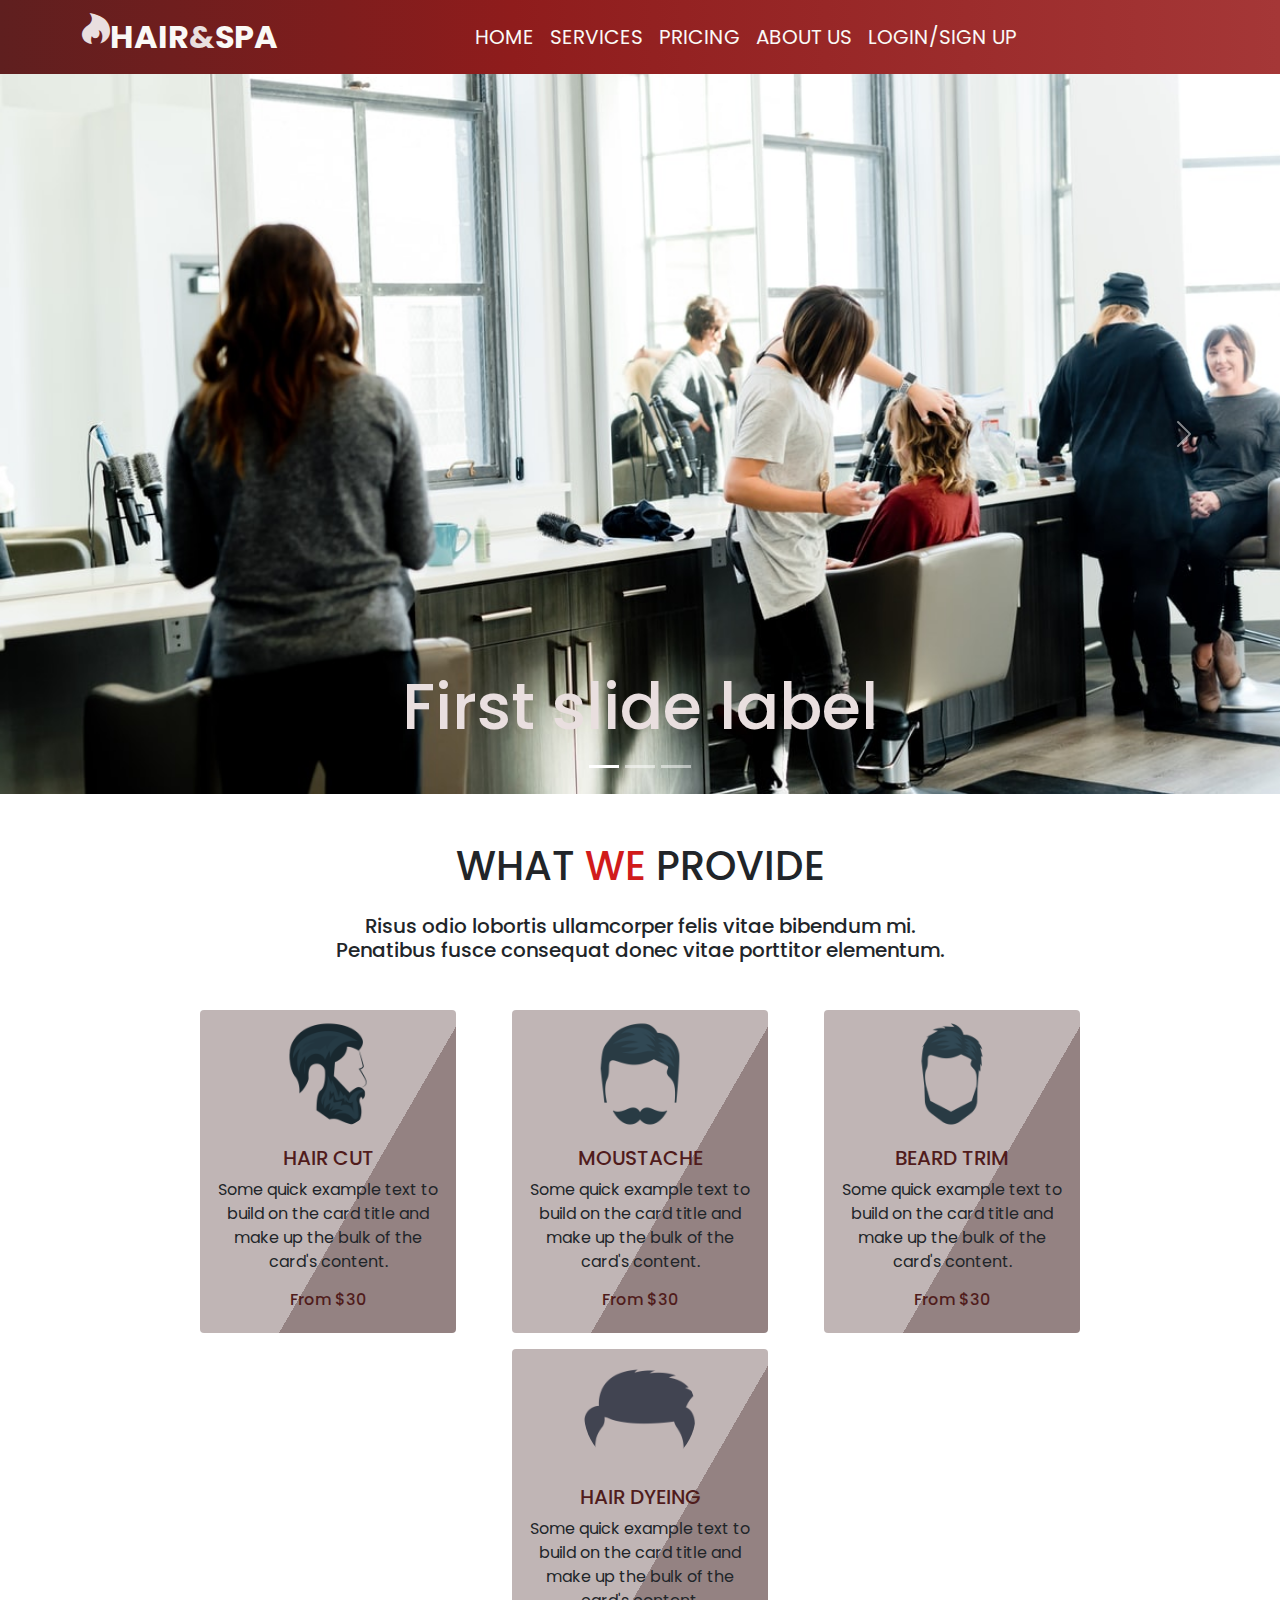
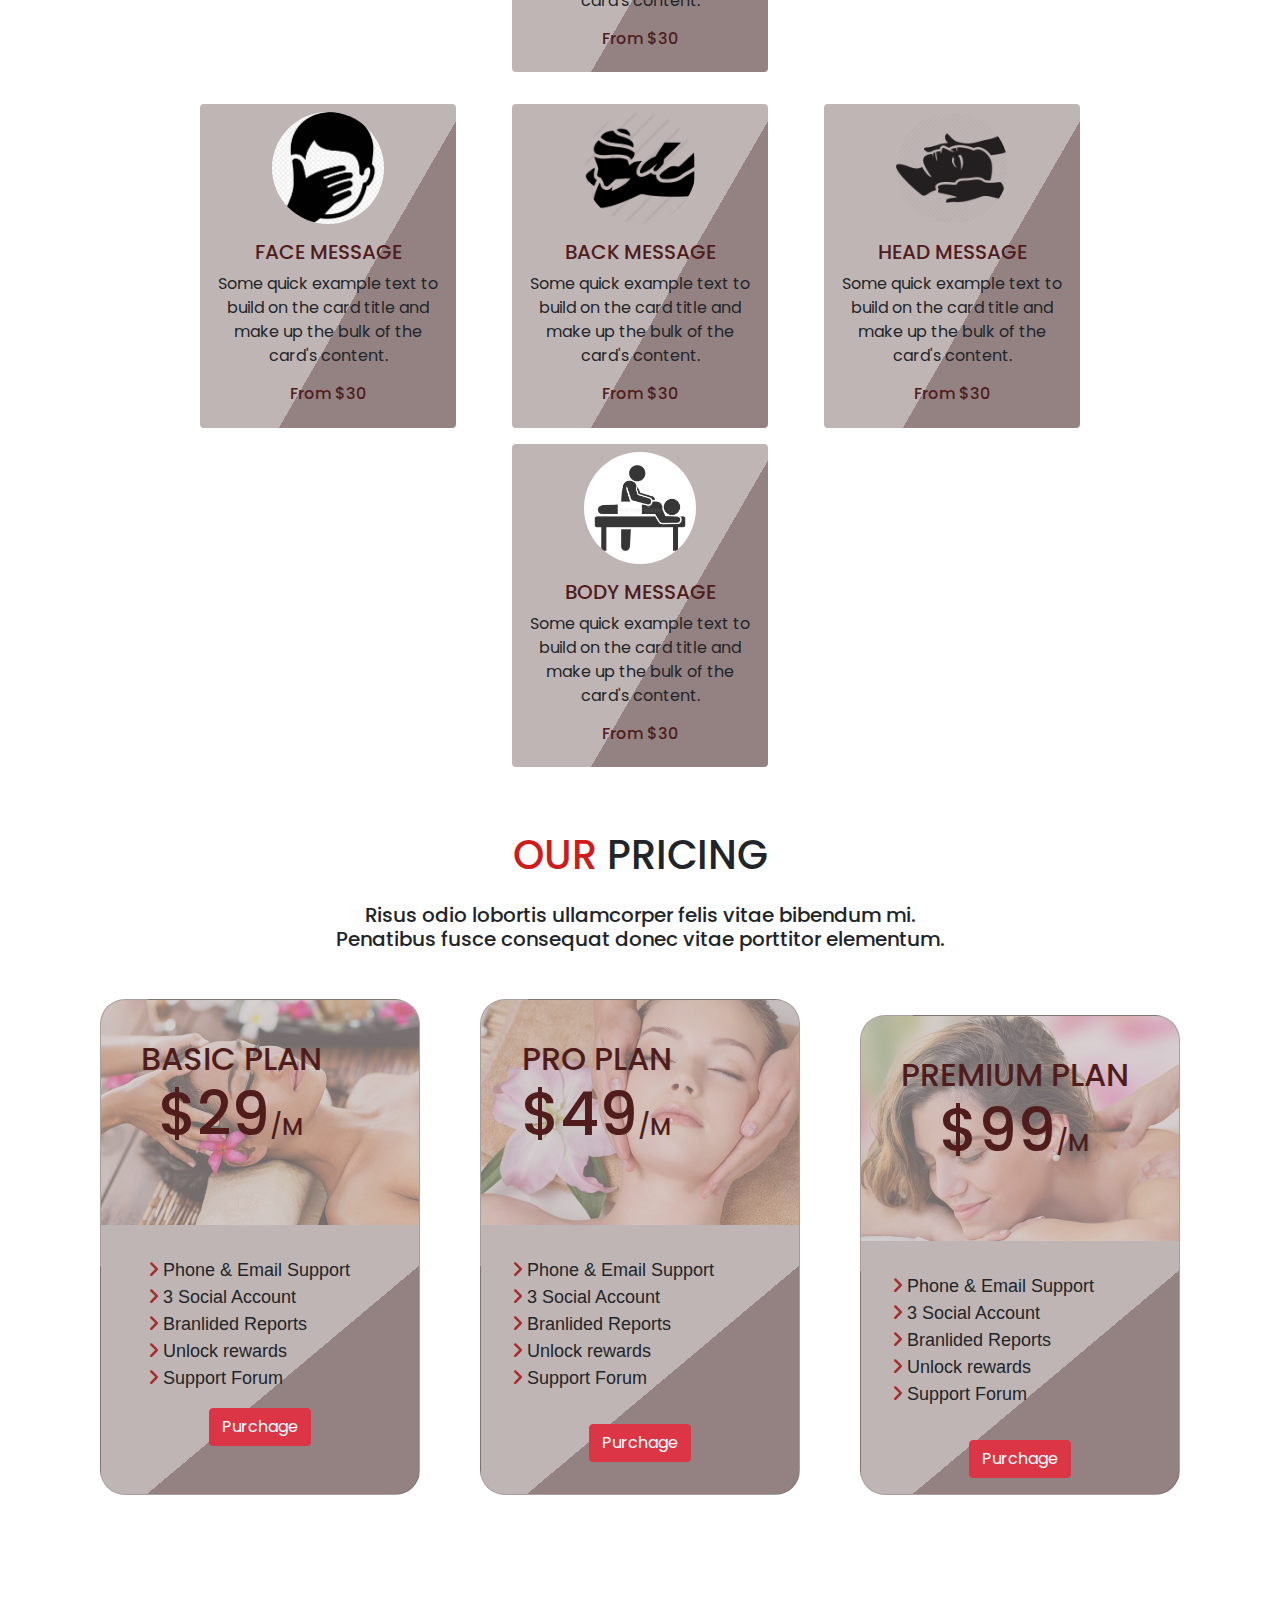
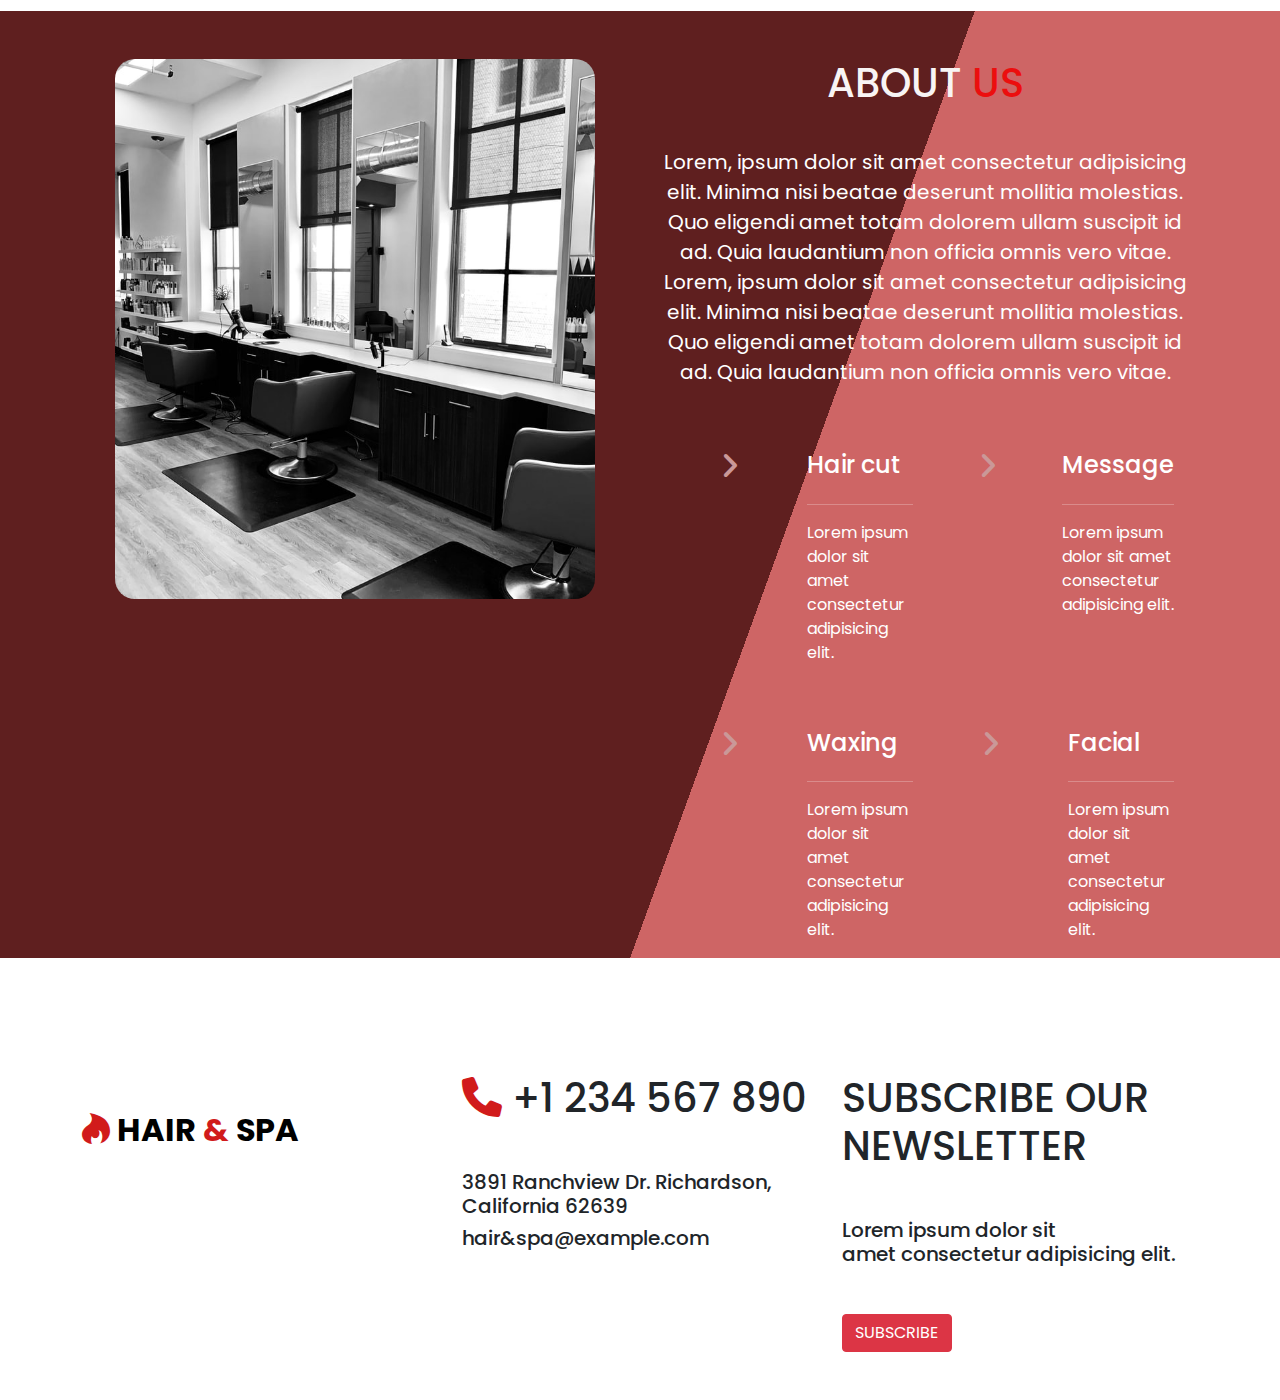
==== commit f6d931e9: "update" ====
--- a/index.html
+++ b/index.html
@@ -9,7 +9,7 @@
 
   <!-- Style sheet -->
 
-
+<link rel="stylesheet" href="css/csshake/csshake.min.css">
   <link rel="stylesheet" href="css/fontawesome-free-6.0.0-web/css/all.min.css">
 
   <link rel="stylesheet" href="css/bootstrap-5.0.2-dist/css/bootstrap.min.css">
@@ -22,7 +22,7 @@
 
   <nav class="navbar navbar-expand-lg navbar-light  sticky-top  bg-gray text-uppercase text-center ">
     <div class="container header-section ">
-      <a class="navbar-brand  fw-bold fs-2 " href="#"> <i class="fa-brands fa-hotjar"></i></i> Hair <span>&</span> spa
+      <a class="navbar-brand  fw-bold fs-2 shake-slow  shake-constant" href="#"> <i class="fa-brands fa-hotjar"></i></i> Hair <span>&</span> spa
       </a>
       <button class="navbar-toggler" type="button" data-bs-toggle="collapse" data-bs-target="#navbarNav"
         aria-controls="navbarNav" aria-expanded="false" aria-label="Toggle navigation">
--- a/css/csshake/csshake.min.css
+++ b/css/csshake/csshake.min.css
@@ -0,0 +1,9 @@
+/*! * * * * * * * * * * * * * * * * * * * *\  
+  CSShake :: Package
+  v1.5.0
+  CSS classes to move your DOM
+  (c) 2015 @elrumordelaluz
+  http://elrumordelaluz.github.io/csshake/
+  Licensed under MIT
+  \* * * * * * * * * * * * * * * * * * * * */
+  .shake,.shake-little,.shake-slow,.shake-hard,.shake-horizontal,.shake-vertical,.shake-rotate,.shake-opacity,.shake-crazy,.shake-chunk{display:inherit;transform-origin:center center}.shake-freeze,.shake-constant.shake-constant--hover:hover,.shake-trigger:hover .shake-constant.shake-constant--hover{animation-play-state:paused}.shake-freeze:hover,.shake-trigger:hover .shake-freeze,.shake:hover,.shake-trigger:hover .shake,.shake-little:hover,.shake-trigger:hover .shake-little,.shake-slow:hover,.shake-trigger:hover .shake-slow,.shake-hard:hover,.shake-trigger:hover .shake-hard,.shake-horizontal:hover,.shake-trigger:hover .shake-horizontal,.shake-vertical:hover,.shake-trigger:hover .shake-vertical,.shake-rotate:hover,.shake-trigger:hover .shake-rotate,.shake-opacity:hover,.shake-trigger:hover .shake-opacity,.shake-crazy:hover,.shake-trigger:hover .shake-crazy,.shake-chunk:hover,.shake-trigger:hover .shake-chunk{animation-play-state:running}@keyframes shake{2%{transform:translate(1.5px, 1.5px) rotate(1.5deg)}4%{transform:translate(.5px, -.5px) rotate(.5deg)}6%{transform:translate(1.5px, 2.5px) rotate(1.5deg)}8%{transform:translate(.5px, 2.5px) rotate(.5deg)}10%{transform:translate(2.5px, 1.5px) rotate(.5deg)}12%{transform:translate(-.5px, -1.5px) rotate(-.5deg)}14%{transform:translate(1.5px, 2.5px) rotate(-.5deg)}16%{transform:translate(2.5px, -1.5px) rotate(1.5deg)}18%{transform:translate(2.5px, 2.5px) rotate(-.5deg)}20%{transform:translate(-.5px, -1.5px) rotate(1.5deg)}22%{transform:translate(-1.5px, -.5px) rotate(.5deg)}24%{transform:translate(2.5px, -1.5px) rotate(1.5deg)}26%{transform:translate(.5px, 2.5px) rotate(1.5deg)}28%{transform:translate(-.5px, 2.5px) rotate(-.5deg)}30%{transform:translate(.5px, 2.5px) rotate(1.5deg)}32%{transform:translate(-1.5px, -.5px) rotate(-.5deg)}34%{transform:translate(.5px, -.5px) rotate(.5deg)}36%{transform:translate(-1.5px, .5px) rotate(1.5deg)}38%{transform:translate(-1.5px, 1.5px) rotate(1.5deg)}40%{transform:translate(2.5px, .5px) rotate(.5deg)}42%{transform:translate(.5px, .5px) rotate(1.5deg)}44%{transform:translate(-.5px, .5px) rotate(.5deg)}46%{transform:translate(2.5px, 1.5px) rotate(1.5deg)}48%{transform:translate(2.5px, 1.5px) rotate(-.5deg)}50%{transform:translate(-1.5px, 2.5px) rotate(-.5deg)}52%{transform:translate(.5px, -1.5px) rotate(1.5deg)}54%{transform:translate(.5px, -1.5px) rotate(.5deg)}56%{transform:translate(1.5px, -1.5px) rotate(-.5deg)}58%{transform:translate(1.5px, .5px) rotate(.5deg)}60%{transform:translate(-.5px, .5px) rotate(.5deg)}62%{transform:translate(.5px, .5px) rotate(-.5deg)}64%{transform:translate(-1.5px, -.5px) rotate(1.5deg)}66%{transform:translate(-1.5px, 2.5px) rotate(-.5deg)}68%{transform:translate(-1.5px, 1.5px) rotate(.5deg)}70%{transform:translate(.5px, 1.5px) rotate(.5deg)}72%{transform:translate(-1.5px, 2.5px) rotate(.5deg)}74%{transform:translate(2.5px, .5px) rotate(-.5deg)}76%{transform:translate(.5px, -1.5px) rotate(1.5deg)}78%{transform:translate(.5px, 1.5px) rotate(.5deg)}80%{transform:translate(-.5px, -.5px) rotate(.5deg)}82%{transform:translate(1.5px, 1.5px) rotate(1.5deg)}84%{transform:translate(.5px, .5px) rotate(.5deg)}86%{transform:translate(-.5px, .5px) rotate(1.5deg)}88%{transform:translate(1.5px, .5px) rotate(1.5deg)}90%{transform:translate(-.5px, 2.5px) rotate(-.5deg)}92%{transform:translate(-1.5px, -1.5px) rotate(1.5deg)}94%{transform:translate(-1.5px, 2.5px) rotate(1.5deg)}96%{transform:translate(-1.5px, -1.5px) rotate(1.5deg)}98%{transform:translate(1.5px, -1.5px) rotate(1.5deg)}0%,100%{transform:translate(0, 0) rotate(0)}}.shake:hover,.shake-trigger:hover .shake,.shake.shake-freeze,.shake.shake-constant{animation-name:shake;animation-duration:100ms;animation-timing-function:ease-in-out;animation-iteration-count:infinite}@keyframes shake-little{2%{transform:translate(1px, 1px) rotate(.5deg)}4%{transform:translate(0px, 1px) rotate(.5deg)}6%{transform:translate(0px, 0px) rotate(.5deg)}8%{transform:translate(0px, 1px) rotate(.5deg)}10%{transform:translate(0px, 1px) rotate(.5deg)}12%{transform:translate(1px, 0px) rotate(.5deg)}14%{transform:translate(0px, 0px) rotate(.5deg)}16%{transform:translate(0px, 1px) rotate(.5deg)}18%{transform:translate(1px, 0px) rotate(.5deg)}20%{transform:translate(0px, 1px) rotate(.5deg)}22%{transform:translate(1px, 1px) rotate(.5deg)}24%{transform:translate(1px, 0px) rotate(.5deg)}26%{transform:translate(0px, 1px) rotate(.5deg)}28%{transform:translate(1px, 1px) rotate(.5deg)}30%{transform:translate(0px, 1px) rotate(.5deg)}32%{transform:translate(1px, 1px) rotate(.5deg)}34%{transform:translate(1px, 0px) rotate(.5deg)}36%{transform:translate(0px, 1px) rotate(.5deg)}38%{transform:translate(0px, 1px) rotate(.5deg)}40%{transform:translate(0px, 0px) rotate(.5deg)}42%{transform:translate(0px, 1px) rotate(.5deg)}44%{transform:translate(1px, 0px) rotate(.5deg)}46%{transform:translate(0px, 0px) rotate(.5deg)}48%{transform:translate(1px, 0px) rotate(.5deg)}50%{transform:translate(1px, 0px) rotate(.5deg)}52%{transform:translate(0px, 0px) rotate(.5deg)}54%{transform:translate(1px, 0px) rotate(.5deg)}56%{transform:translate(0px, 1px) rotate(.5deg)}58%{transform:translate(1px, 1px) rotate(.5deg)}60%{transform:translate(0px, 1px) rotate(.5deg)}62%{transform:translate(0px, 0px) rotate(.5deg)}64%{transform:translate(1px, 1px) rotate(.5deg)}66%{transform:translate(0px, 0px) rotate(.5deg)}68%{transform:translate(1px, 0px) rotate(.5deg)}70%{transform:translate(1px, 0px) rotate(.5deg)}72%{transform:translate(1px, 0px) rotate(.5deg)}74%{transform:translate(0px, 0px) rotate(.5deg)}76%{transform:translate(0px, 0px) rotate(.5deg)}78%{transform:translate(0px, 1px) rotate(.5deg)}80%{transform:translate(0px, 1px) rotate(.5deg)}82%{transform:translate(1px, 0px) rotate(.5deg)}84%{transform:translate(1px, 0px) rotate(.5deg)}86%{transform:translate(1px, 0px) rotate(.5deg)}88%{transform:translate(0px, 0px) rotate(.5deg)}90%{transform:translate(0px, 1px) rotate(.5deg)}92%{transform:translate(1px, 1px) rotate(.5deg)}94%{transform:translate(1px, 0px) rotate(.5deg)}96%{transform:translate(1px, 0px) rotate(.5deg)}98%{transform:translate(1px, 0px) rotate(.5deg)}0%,100%{transform:translate(0, 0) rotate(0)}}.shake-little:hover,.shake-trigger:hover .shake-little,.shake-little.shake-freeze,.shake-little.shake-constant{animation-name:shake-little;animation-duration:100ms;animation-timing-function:ease-in-out;animation-iteration-count:infinite}@keyframes shake-slow{2%{transform:translate(6px, -6px) rotate(2.5deg)}4%{transform:translate(-5px, 1px) rotate(1.5deg)}6%{transform:translate(7px, -3px) rotate(-2.5deg)}8%{transform:translate(-7px, -5px) rotate(2.5deg)}10%{transform:translate(-3px, 2px) rotate(-1.5deg)}12%{transform:translate(3px, 6px) rotate(3.5deg)}14%{transform:translate(-7px, 2px) rotate(-1.5deg)}16%{transform:translate(-6px, 6px) rotate(-2.5deg)}18%{transform:translate(6px, 0px) rotate(1.5deg)}20%{transform:translate(9px, 9px) rotate(2.5deg)}22%{transform:translate(7px, -9px) rotate(2.5deg)}24%{transform:translate(2px, 1px) rotate(.5deg)}26%{transform:translate(10px, 4px) rotate(-.5deg)}28%{transform:translate(-9px, 3px) rotate(3.5deg)}30%{transform:translate(10px, 5px) rotate(1.5deg)}32%{transform:translate(6px, 8px) rotate(-2.5deg)}34%{transform:translate(9px, 9px) rotate(3.5deg)}36%{transform:translate(-5px, 0px) rotate(-.5deg)}38%{transform:translate(-2px, -2px) rotate(.5deg)}40%{transform:translate(-3px, 8px) rotate(2.5deg)}42%{transform:translate(-7px, 8px) rotate(3.5deg)}44%{transform:translate(6px, -6px) rotate(.5deg)}46%{transform:translate(1px, -2px) rotate(3.5deg)}48%{transform:translate(-5px, 7px) rotate(-2.5deg)}50%{transform:translate(-8px, 1px) rotate(2.5deg)}52%{transform:translate(-9px, -2px) rotate(1.5deg)}54%{transform:translate(4px, -9px) rotate(3.5deg)}56%{transform:translate(-6px, -1px) rotate(.5deg)}58%{transform:translate(-3px, -6px) rotate(-.5deg)}60%{transform:translate(8px, 4px) rotate(-.5deg)}62%{transform:translate(0px, -9px) rotate(.5deg)}64%{transform:translate(9px, -2px) rotate(3.5deg)}66%{transform:translate(-7px, 10px) rotate(3.5deg)}68%{transform:translate(-7px, -9px) rotate(-1.5deg)}70%{transform:translate(9px, -2px) rotate(-2.5deg)}72%{transform:translate(-4px, 0px) rotate(2.5deg)}74%{transform:translate(1px, -2px) rotate(-1.5deg)}76%{transform:translate(-8px, -5px) rotate(2.5deg)}78%{transform:translate(-9px, 2px) rotate(1.5deg)}80%{transform:translate(-4px, 1px) rotate(-1.5deg)}82%{transform:translate(-6px, 10px) rotate(2.5deg)}84%{transform:translate(6px, -3px) rotate(-.5deg)}86%{transform:translate(-1px, -2px) rotate(1.5deg)}88%{transform:translate(1px, 9px) rotate(1.5deg)}90%{transform:translate(3px, 9px) rotate(-.5deg)}92%{transform:translate(-3px, -1px) rotate(.5deg)}94%{transform:translate(-7px, 4px) rotate(1.5deg)}96%{transform:translate(6px, 1px) rotate(.5deg)}98%{transform:translate(-8px, 2px) rotate(-.5deg)}0%,100%{transform:translate(0, 0) rotate(0)}}.shake-slow:hover,.shake-trigger:hover .shake-slow,.shake-slow.shake-freeze,.shake-slow.shake-constant{animation-name:shake-slow;animation-duration:5s;animation-timing-function:ease-in-out;animation-iteration-count:infinite}@keyframes shake-hard{2%{transform:translate(-3px, 3px) rotate(-2.5deg)}4%{transform:translate(-3px, -2px) rotate(-1.5deg)}6%{transform:translate(-9px, 4px) rotate(-1.5deg)}8%{transform:translate(9px, 8px) rotate(2.5deg)}10%{transform:translate(2px, 7px) rotate(.5deg)}12%{transform:translate(3px, -5px) rotate(.5deg)}14%{transform:translate(5px, 8px) rotate(1.5deg)}16%{transform:translate(8px, -2px) rotate(-2.5deg)}18%{transform:translate(-2px, 1px) rotate(-.5deg)}20%{transform:translate(-4px, 10px) rotate(-.5deg)}22%{transform:translate(7px, 2px) rotate(2.5deg)}24%{transform:translate(8px, 0px) rotate(3.5deg)}26%{transform:translate(-7px, -8px) rotate(3.5deg)}28%{transform:translate(-5px, 10px) rotate(1.5deg)}30%{transform:translate(1px, 2px) rotate(-.5deg)}32%{transform:translate(4px, 4px) rotate(-1.5deg)}34%{transform:translate(8px, -3px) rotate(-1.5deg)}36%{transform:translate(8px, 9px) rotate(-2.5deg)}38%{transform:translate(-4px, 10px) rotate(2.5deg)}40%{transform:translate(5px, 2px) rotate(.5deg)}42%{transform:translate(2px, 7px) rotate(2.5deg)}44%{transform:translate(7px, 5px) rotate(.5deg)}46%{transform:translate(-5px, 0px) rotate(3.5deg)}48%{transform:translate(-2px, -7px) rotate(-.5deg)}50%{transform:translate(-1px, -5px) rotate(.5deg)}52%{transform:translate(-4px, 8px) rotate(-.5deg)}54%{transform:translate(8px, -3px) rotate(3.5deg)}56%{transform:translate(-1px, -8px) rotate(2.5deg)}58%{transform:translate(6px, 6px) rotate(3.5deg)}60%{transform:translate(0px, 4px) rotate(-.5deg)}62%{transform:translate(2px, -7px) rotate(.5deg)}64%{transform:translate(0px, 6px) rotate(2.5deg)}66%{transform:translate(5px, 0px) rotate(-.5deg)}68%{transform:translate(0px, 3px) rotate(3.5deg)}70%{transform:translate(7px, -5px) rotate(-1.5deg)}72%{transform:translate(6px, -7px) rotate(3.5deg)}74%{transform:translate(1px, -5px) rotate(-2.5deg)}76%{transform:translate(-7px, 2px) rotate(-.5deg)}78%{transform:translate(-8px, 1px) rotate(1.5deg)}80%{transform:translate(1px, 5px) rotate(1.5deg)}82%{transform:translate(-4px, -5px) rotate(-1.5deg)}84%{transform:translate(3px, -2px) rotate(3.5deg)}86%{transform:translate(-6px, -5px) rotate(1.5deg)}88%{transform:translate(-7px, -1px) rotate(-2.5deg)}90%{transform:translate(10px, 2px) rotate(-2.5deg)}92%{transform:translate(10px, -3px) rotate(1.5deg)}94%{transform:translate(4px, -6px) rotate(3.5deg)}96%{transform:translate(9px, 7px) rotate(-1.5deg)}98%{transform:translate(2px, 1px) rotate(-.5deg)}0%,100%{transform:translate(0, 0) rotate(0)}}.shake-hard:hover,.shake-trigger:hover .shake-hard,.shake-hard.shake-freeze,.shake-hard.shake-constant{animation-name:shake-hard;animation-duration:100ms;animation-timing-function:ease-in-out;animation-iteration-count:infinite}@keyframes shake-horizontal{2%{transform:translate(3px, 0) rotate(0)}4%{transform:translate(1px, 0) rotate(0)}6%{transform:translate(4px, 0) rotate(0)}8%{transform:translate(-2px, 0) rotate(0)}10%{transform:translate(9px, 0) rotate(0)}12%{transform:translate(0px, 0) rotate(0)}14%{transform:translate(-8px, 0) rotate(0)}16%{transform:translate(-7px, 0) rotate(0)}18%{transform:translate(1px, 0) rotate(0)}20%{transform:translate(-5px, 0) rotate(0)}22%{transform:translate(-2px, 0) rotate(0)}24%{transform:translate(-5px, 0) rotate(0)}26%{transform:translate(-1px, 0) rotate(0)}28%{transform:translate(3px, 0) rotate(0)}30%{transform:translate(-7px, 0) rotate(0)}32%{transform:translate(-8px, 0) rotate(0)}34%{transform:translate(4px, 0) rotate(0)}36%{transform:translate(8px, 0) rotate(0)}38%{transform:translate(-5px, 0) rotate(0)}40%{transform:translate(-6px, 0) rotate(0)}42%{transform:translate(7px, 0) rotate(0)}44%{transform:translate(1px, 0) rotate(0)}46%{transform:translate(3px, 0) rotate(0)}48%{transform:translate(10px, 0) rotate(0)}50%{transform:translate(1px, 0) rotate(0)}52%{transform:translate(3px, 0) rotate(0)}54%{transform:translate(-9px, 0) rotate(0)}56%{transform:translate(-8px, 0) rotate(0)}58%{transform:translate(7px, 0) rotate(0)}60%{transform:translate(2px, 0) rotate(0)}62%{transform:translate(-6px, 0) rotate(0)}64%{transform:translate(-9px, 0) rotate(0)}66%{transform:translate(-2px, 0) rotate(0)}68%{transform:translate(4px, 0) rotate(0)}70%{transform:translate(8px, 0) rotate(0)}72%{transform:translate(2px, 0) rotate(0)}74%{transform:translate(6px, 0) rotate(0)}76%{transform:translate(-4px, 0) rotate(0)}78%{transform:translate(4px, 0) rotate(0)}80%{transform:translate(9px, 0) rotate(0)}82%{transform:translate(6px, 0) rotate(0)}84%{transform:translate(-6px, 0) rotate(0)}86%{transform:translate(5px, 0) rotate(0)}88%{transform:translate(5px, 0) rotate(0)}90%{transform:translate(-4px, 0) rotate(0)}92%{transform:translate(0px, 0) rotate(0)}94%{transform:translate(-6px, 0) rotate(0)}96%{transform:translate(6px, 0) rotate(0)}98%{transform:translate(10px, 0) rotate(0)}0%,100%{transform:translate(0, 0) rotate(0)}}.shake-horizontal:hover,.shake-trigger:hover .shake-horizontal,.shake-horizontal.shake-freeze,.shake-horizontal.shake-constant{animation-name:shake-horizontal;animation-duration:100ms;animation-timing-function:ease-in-out;animation-iteration-count:infinite}@keyframes shake-vertical{2%{transform:translate(0, -9px) rotate(0)}4%{transform:translate(0, 10px) rotate(0)}6%{transform:translate(0, -7px) rotate(0)}8%{transform:translate(0, -3px) rotate(0)}10%{transform:translate(0, -9px) rotate(0)}12%{transform:translate(0, -1px) rotate(0)}14%{transform:translate(0, -3px) rotate(0)}16%{transform:translate(0, 9px) rotate(0)}18%{transform:translate(0, 6px) rotate(0)}20%{transform:translate(0, 7px) rotate(0)}22%{transform:translate(0, 0px) rotate(0)}24%{transform:translate(0, 8px) rotate(0)}26%{transform:translate(0, 0px) rotate(0)}28%{transform:translate(0, -5px) rotate(0)}30%{transform:translate(0, -9px) rotate(0)}32%{transform:translate(0, 2px) rotate(0)}34%{transform:translate(0, -4px) rotate(0)}36%{transform:translate(0, 9px) rotate(0)}38%{transform:translate(0, 2px) rotate(0)}40%{transform:translate(0, -3px) rotate(0)}42%{transform:translate(0, 7px) rotate(0)}44%{transform:translate(0, 9px) rotate(0)}46%{transform:translate(0, -2px) rotate(0)}48%{transform:translate(0, 1px) rotate(0)}50%{transform:translate(0, 9px) rotate(0)}52%{transform:translate(0, 3px) rotate(0)}54%{transform:translate(0, -4px) rotate(0)}56%{transform:translate(0, -1px) rotate(0)}58%{transform:translate(0, -2px) rotate(0)}60%{transform:translate(0, 10px) rotate(0)}62%{transform:translate(0, -4px) rotate(0)}64%{transform:translate(0, -8px) rotate(0)}66%{transform:translate(0, -1px) rotate(0)}68%{transform:translate(0, 3px) rotate(0)}70%{transform:translate(0, -9px) rotate(0)}72%{transform:translate(0, 2px) rotate(0)}74%{transform:translate(0, 2px) rotate(0)}76%{transform:translate(0, 9px) rotate(0)}78%{transform:translate(0, -1px) rotate(0)}80%{transform:translate(0, 8px) rotate(0)}82%{transform:translate(0, -3px) rotate(0)}84%{transform:translate(0, -1px) rotate(0)}86%{transform:translate(0, 3px) rotate(0)}88%{transform:translate(0, 7px) rotate(0)}90%{transform:translate(0, 7px) rotate(0)}92%{transform:translate(0, 8px) rotate(0)}94%{transform:translate(0, -6px) rotate(0)}96%{transform:translate(0, 3px) rotate(0)}98%{transform:translate(0, 4px) rotate(0)}0%,100%{transform:translate(0, 0) rotate(0)}}.shake-vertical:hover,.shake-trigger:hover .shake-vertical,.shake-vertical.shake-freeze,.shake-vertical.shake-constant{animation-name:shake-vertical;animation-duration:100ms;animation-timing-function:ease-in-out;animation-iteration-count:infinite}@keyframes shake-rotate{2%{transform:translate(0, 0) rotate(6.5deg)}4%{transform:translate(0, 0) rotate(5.5deg)}6%{transform:translate(0, 0) rotate(-3.5deg)}8%{transform:translate(0, 0) rotate(4.5deg)}10%{transform:translate(0, 0) rotate(5.5deg)}12%{transform:translate(0, 0) rotate(-.5deg)}14%{transform:translate(0, 0) rotate(-4.5deg)}16%{transform:translate(0, 0) rotate(-3.5deg)}18%{transform:translate(0, 0) rotate(3.5deg)}20%{transform:translate(0, 0) rotate(4.5deg)}22%{transform:translate(0, 0) rotate(-.5deg)}24%{transform:translate(0, 0) rotate(4.5deg)}26%{transform:translate(0, 0) rotate(5.5deg)}28%{transform:translate(0, 0) rotate(4.5deg)}30%{transform:translate(0, 0) rotate(-6.5deg)}32%{transform:translate(0, 0) rotate(-3.5deg)}34%{transform:translate(0, 0) rotate(-4.5deg)}36%{transform:translate(0, 0) rotate(-4.5deg)}38%{transform:translate(0, 0) rotate(.5deg)}40%{transform:translate(0, 0) rotate(7.5deg)}42%{transform:translate(0, 0) rotate(-.5deg)}44%{transform:translate(0, 0) rotate(-6.5deg)}46%{transform:translate(0, 0) rotate(-2.5deg)}48%{transform:translate(0, 0) rotate(4.5deg)}50%{transform:translate(0, 0) rotate(1.5deg)}52%{transform:translate(0, 0) rotate(2.5deg)}54%{transform:translate(0, 0) rotate(5.5deg)}56%{transform:translate(0, 0) rotate(-.5deg)}58%{transform:translate(0, 0) rotate(-6.5deg)}60%{transform:translate(0, 0) rotate(-4.5deg)}62%{transform:translate(0, 0) rotate(3.5deg)}64%{transform:translate(0, 0) rotate(3.5deg)}66%{transform:translate(0, 0) rotate(-2.5deg)}68%{transform:translate(0, 0) rotate(-3.5deg)}70%{transform:translate(0, 0) rotate(7.5deg)}72%{transform:translate(0, 0) rotate(-4.5deg)}74%{transform:translate(0, 0) rotate(6.5deg)}76%{transform:translate(0, 0) rotate(3.5deg)}78%{transform:translate(0, 0) rotate(5.5deg)}80%{transform:translate(0, 0) rotate(.5deg)}82%{transform:translate(0, 0) rotate(2.5deg)}84%{transform:translate(0, 0) rotate(-6.5deg)}86%{transform:translate(0, 0) rotate(6.5deg)}88%{transform:translate(0, 0) rotate(-6.5deg)}90%{transform:translate(0, 0) rotate(-3.5deg)}92%{transform:translate(0, 0) rotate(-5.5deg)}94%{transform:translate(0, 0) rotate(-1.5deg)}96%{transform:translate(0, 0) rotate(.5deg)}98%{transform:translate(0, 0) rotate(.5deg)}0%,100%{transform:translate(0, 0) rotate(0)}}.shake-rotate:hover,.shake-trigger:hover .shake-rotate,.shake-rotate.shake-freeze,.shake-rotate.shake-constant{animation-name:shake-rotate;animation-duration:100ms;animation-timing-function:ease-in-out;animation-iteration-count:infinite}@keyframes shake-opacity{10%{transform:translate(-3px, -2px) rotate(-.5deg);opacity:.56}20%{transform:translate(2px, 0px) rotate(2.5deg);opacity:.55}30%{transform:translate(2px, -1px) rotate(1.5deg);opacity:.95}40%{transform:translate(2px, 4px) rotate(1.5deg);opacity:.26}50%{transform:translate(-3px, -4px) rotate(2.5deg);opacity:.08}60%{transform:translate(2px, -4px) rotate(-.5deg);opacity:.2}70%{transform:translate(0px, -2px) rotate(-1.5deg);opacity:.97}80%{transform:translate(-4px, -1px) rotate(.5deg);opacity:.41}90%{transform:translate(-1px, 0px) rotate(-.5deg);opacity:.67}0%,100%{transform:translate(0, 0) rotate(0)}}.shake-opacity:hover,.shake-trigger:hover .shake-opacity,.shake-opacity.shake-freeze,.shake-opacity.shake-constant{animation-name:shake-opacity;animation-duration:.5s;animation-timing-function:ease-in-out;animation-iteration-count:infinite}@keyframes shake-crazy{10%{transform:translate(-5px, -16px) rotate(4deg);opacity:.76}20%{transform:translate(19px, -6px) rotate(6deg);opacity:.25}30%{transform:translate(11px, -3px) rotate(-3deg);opacity:.32}40%{transform:translate(-4px, -5px) rotate(7deg);opacity:.46}50%{transform:translate(-16px, -18px) rotate(-8deg);opacity:.94}60%{transform:translate(6px, -4px) rotate(-4deg);opacity:.01}70%{transform:translate(-2px, 3px) rotate(-1deg);opacity:.56}80%{transform:translate(15px, 5px) rotate(9deg);opacity:.7}90%{transform:translate(-5px, 13px) rotate(8deg);opacity:.67}0%,100%{transform:translate(0, 0) rotate(0)}}.shake-crazy:hover,.shake-trigger:hover .shake-crazy,.shake-crazy.shake-freeze,.shake-crazy.shake-constant{animation-name:shake-crazy;animation-duration:100ms;animation-timing-function:ease-in-out;animation-iteration-count:infinite}@keyframes shake-chunk{2%{transform:translate(9px, -10px) rotate(-10deg)}4%{transform:translate(10px, 13px) rotate(8deg)}6%{transform:translate(-14px, -9px) rotate(11deg)}8%{transform:translate(-9px, 4px) rotate(6deg)}10%{transform:translate(-6px, 2px) rotate(7deg)}12%{transform:translate(-7px, -4px) rotate(5deg)}14%{transform:translate(12px, -7px) rotate(-6deg)}16%{transform:translate(14px, -12px) rotate(6deg)}18%{transform:translate(12px, 0px) rotate(5deg)}20%{transform:translate(-6px, 13px) rotate(10deg)}22%{transform:translate(-7px, 0px) rotate(0deg)}24%{transform:translate(6px, 1px) rotate(4deg)}26%{transform:translate(15px, 7px) rotate(-8deg)}28%{transform:translate(4px, 10px) rotate(12deg)}30%{transform:translate(-4px, -7px) rotate(-3deg)}32%{transform:translate(11px, 13px) rotate(3deg)}34%{transform:translate(5px, 8px) rotate(1deg)}36%{transform:translate(13px, 4px) rotate(13deg)}38%{transform:translate(-9px, 12px) rotate(11deg)}0%,40%,100%{transform:translate(0, 0) rotate(0)}}.shake-chunk:hover,.shake-trigger:hover .shake-chunk,.shake-chunk.shake-freeze,.shake-chunk.shake-constant{animation-name:shake-chunk;animation-duration:4s;animation-timing-function:ease-in-out;animation-iteration-count:infinite}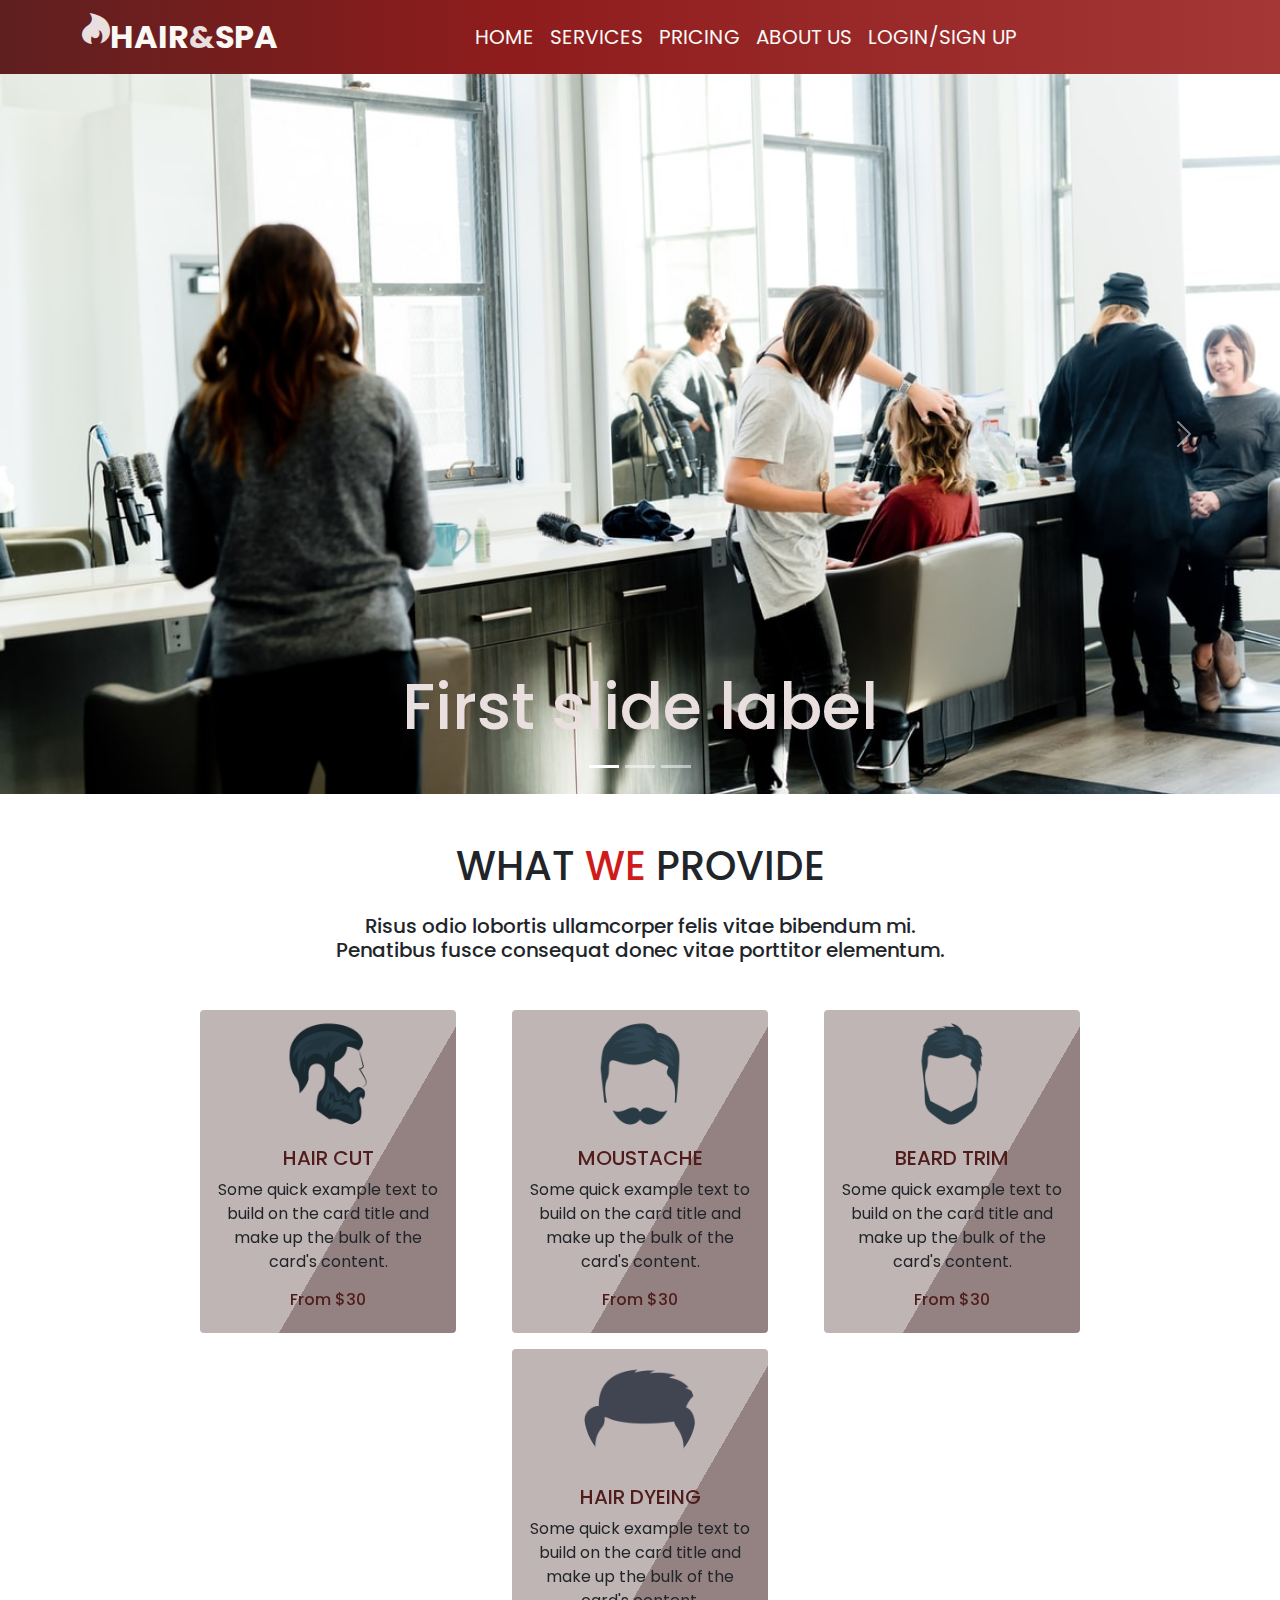
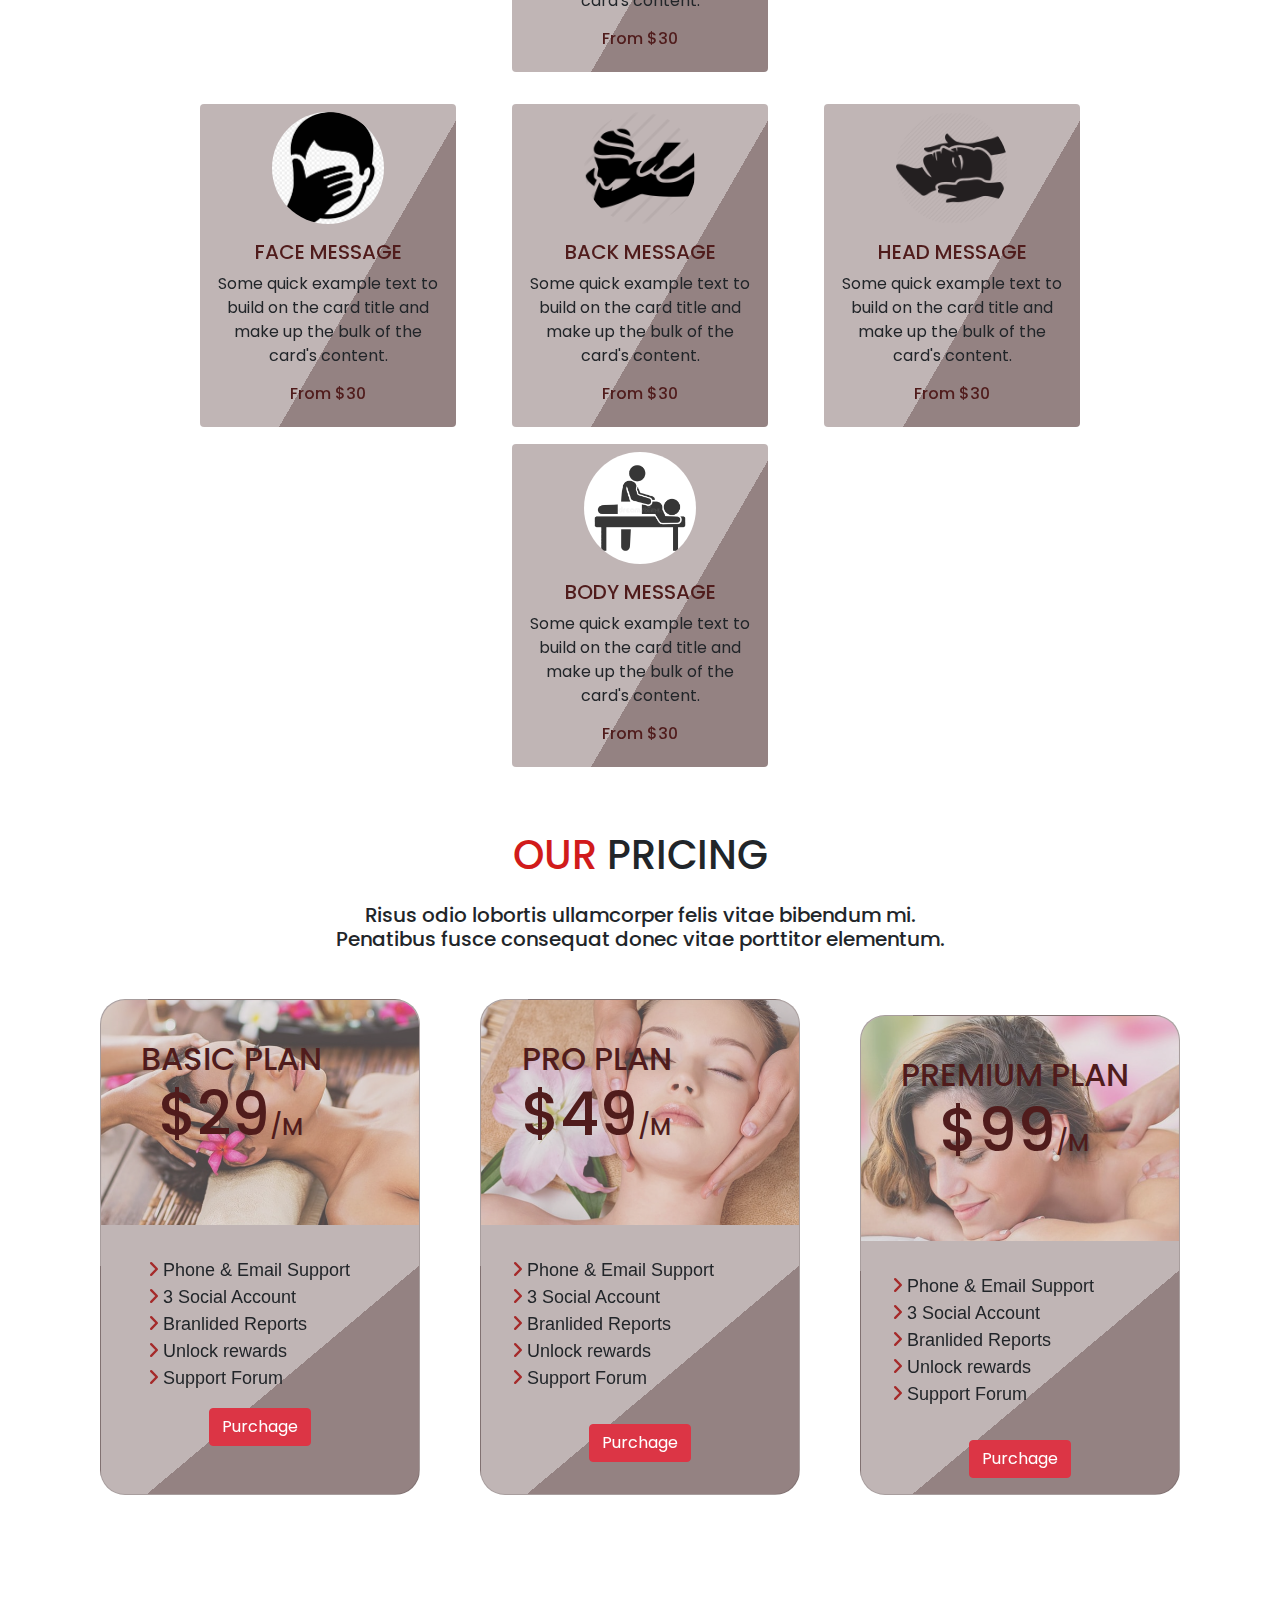
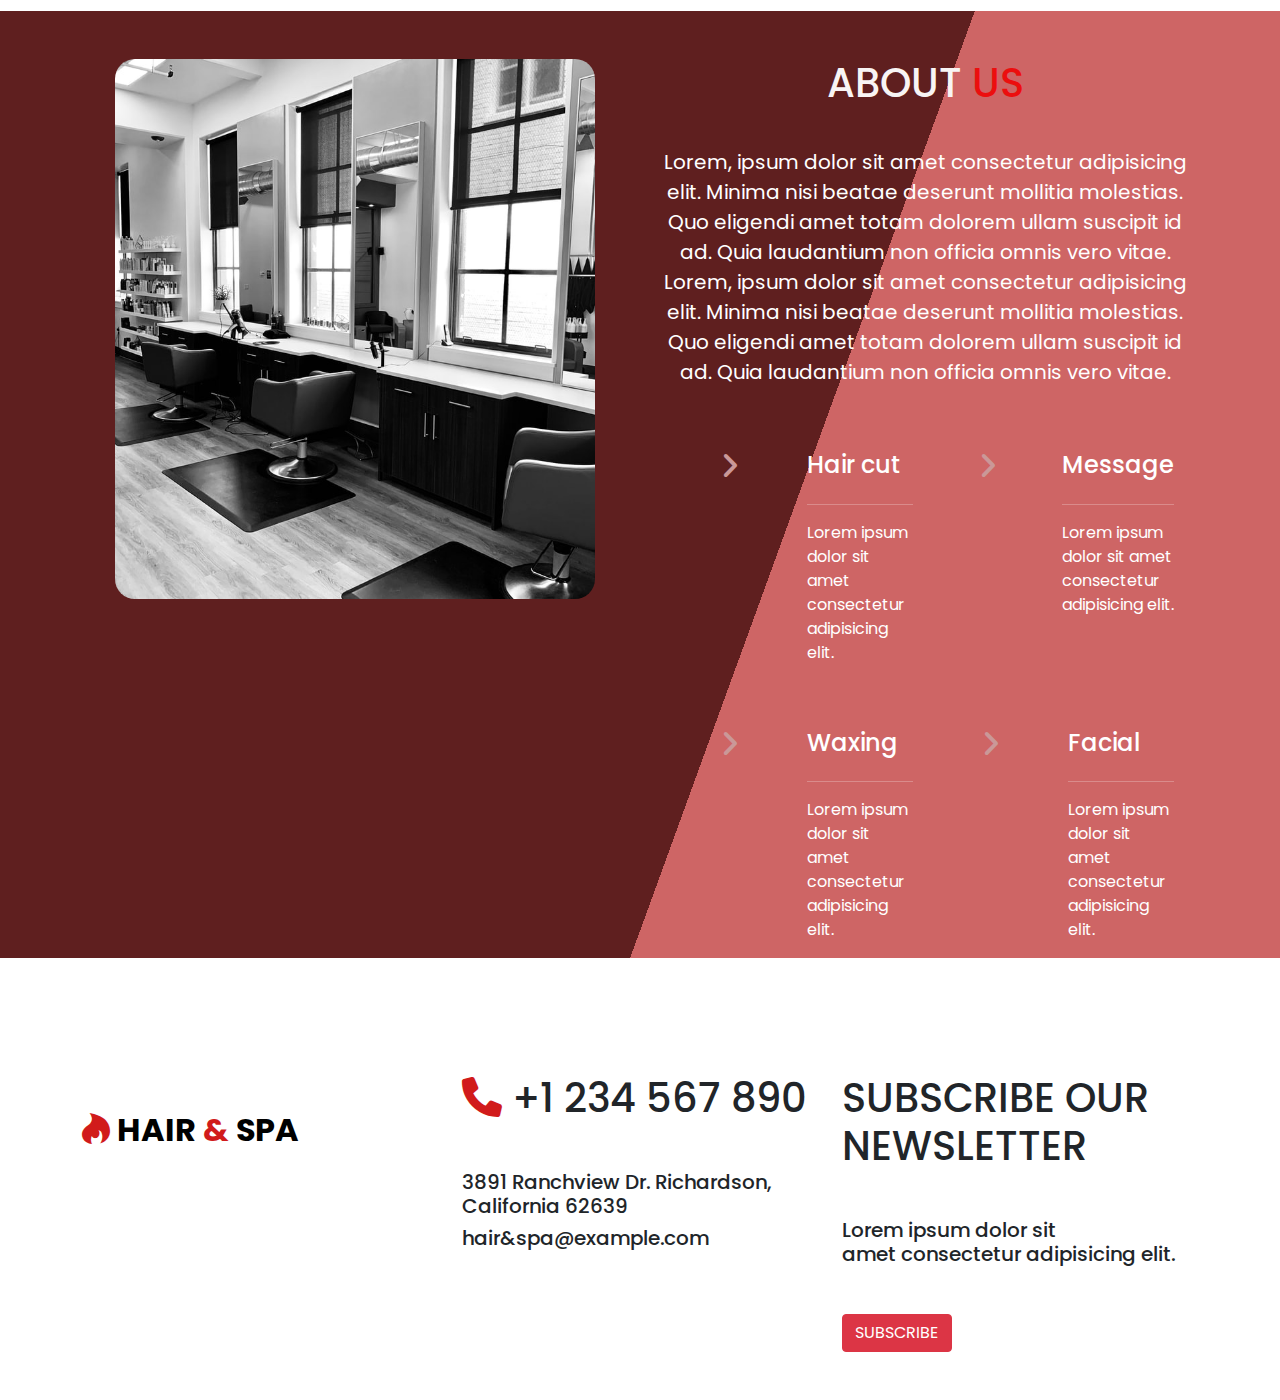
==== commit 8ce3e9c3: "update" ====
--- a/index.html
+++ b/index.html
@@ -10,6 +10,8 @@
   <!-- Style sheet -->
 
 <link rel="stylesheet" href="css/csshake/csshake.min.css">
+<link rel="stylesheet" href="css/hover/hover-min.css">
+
   <link rel="stylesheet" href="css/fontawesome-free-6.0.0-web/css/all.min.css">
 
   <link rel="stylesheet" href="css/bootstrap-5.0.2-dist/css/bootstrap.min.css">
@@ -145,7 +147,7 @@
     <div class="service-content text-center container col-sm-12 col-md-9 col-lg-9 col-xl-9 ">
       <div class="row mb-3  mx-auto  ">
         <div class="col d-flex justify-content-center">
-          <div class="card  service-card mb-3">
+          <div class="card  service-card hvr-sweep-to-right mb-3">
             <img src="./assets/image/spa/hairstyle.png" class="card-img-top mx-auto" alt="...">
             <div class="card-body ">
               <h5 class="card-title text-uppercase">Hair Cut</h5>
@@ -159,7 +161,7 @@
           </div>
         </div>
         <div class="col d-flex justify-content-center">
-          <div class="card service-card mb-3">
+          <div class="card service-card  hvr-sweep-to-right mb-3">
             <img src="./assets/image/spa/mustage.png" class="card-img-top mx-auto" alt="...">
 
             <div class="card-body">
@@ -174,7 +176,7 @@
           </div>
         </div>
         <div class="col d-flex justify-content-center">
-          <div class="card service-card mb-3">
+          <div class="card service-card hvr-sweep-to-right mb-3">
             <img src="./assets/image/spa/beardtrim.png" class="card-img-top mx-auto" alt="...">
             <div class="card-body">
               <h5 class="card-title text-uppercase">Beard trim</h5>
@@ -188,7 +190,7 @@
           </div>
         </div>
         <div class="col d-flex justify-content-center">
-          <div class="card service-card mb-3">
+          <div class="card service-card hvr-sweep-to-right mb-3">
             <img src="./assets/image/spa/man-hair.png" class="card-img-top mx-auto" alt="...">
             <div class="card-body">
               <h5 class="card-title text-uppercase">HAIR DYEING</h5>
@@ -206,7 +208,7 @@
 
 
         <div class="col d-flex justify-content-center">
-          <div class="card service-card mb-3">
+          <div class="card service-card hvr-sweep-to-right mb-3">
             <img src="./assets/image/spa/face-message.jpg" class="card-img-top mx-auto" alt="...">
             <div class="card-body">
               <h5 class="card-title text-uppercase">Face message</h5>
@@ -220,7 +222,7 @@
           </div>
         </div>
         <div class="col d-flex justify-content-center">
-          <div class="card service-card mb-3">
+          <div class="card service-card hvr-sweep-to-right mb-3">
             <img src="./assets/image/spa/body-message.png" class="card-img-top mx-auto" alt="...">
             <div class="card-body">
               <h5 class="card-title text-uppercase">back message</h5>
@@ -234,7 +236,7 @@
           </div>
         </div>
         <div class="col d-flex justify-content-center">
-          <div class="card service-card mb-3">
+          <div class="card service-card hvr-sweep-to-right mb-3">
             <img src="./assets/image/spa/head-message-2.png" class="card-img-top mx-auto" alt="...">
             <div class="card-body">
               <h5 class="card-title text-uppercase">head message</h5>
@@ -248,7 +250,7 @@
           </div>
         </div>
         <div class="col d-flex justify-content-center">
-          <div class="card service-card mb-3">
+          <div class="card service-card hvr-sweep-to-right mb-3">
             <img src="./assets/image/spa/body-message-4.jpg" class="card-img-top mx-auto" alt="...">
             <div class="card-body ">
               <h5 class="card-title text-uppercase">body message</h5>
@@ -280,7 +282,7 @@
     <div class="container text-center  ">
       <div class="row d-flex justify-content-center ">
         <div class="col d-flex justify-content-center">
-          <div class="card price-card mb-3 pb-3">
+          <div class="card price-card  mb-3 pb-3">
             <img src="./assets/image/spa/head-message-3.jpg" class="card-img-top" alt="...">
             <h1 class="text-uppercase ">
               Basic plan <br>
@@ -288,7 +290,7 @@
                 $29</span><span class="price-duration">/M </span>
 
             </h1>
-            <div class="card-body text-center">
+            <div class="card-body hvr-sweep-to-right  text-center">
 
               <ul class="text-start mt-3">
                 <li>
@@ -325,7 +327,7 @@
                 $49</span><span class="price-duration">/M </span>
 
             </h1>
-            <div class="card-body ">
+            <div class="card-body hvr-sweep-to-right ">
 
               <ul class="text-start p-3">
                 <li>
@@ -366,7 +368,7 @@
                 $99</span><span class="price-duration">/M </span>
 
             </h1>
-            <div class="card-body">
+            <div class="card-body hvr-sweep-to-right">
 
 
               <ul class="text-start p-3">
--- a/css/style.css
+++ b/css/style.css
@@ -88,6 +88,10 @@
 .service-card h5 {
   color: rgb(80, 28, 28);
 }
+.service-card:hover h5,.service-card:hover h6  {
+  color: #fff;
+}
+
 .service-card h6 {
   color: rgb(80, 28, 28);
 }
@@ -137,7 +141,7 @@
   object-fit: cover;
   border-top-right-radius: 25px;
   border-top-left-radius: 25px;
-  opacity: 40%;
+  opacity: 60%;
 }
 .price-card li {
   list-style: none;
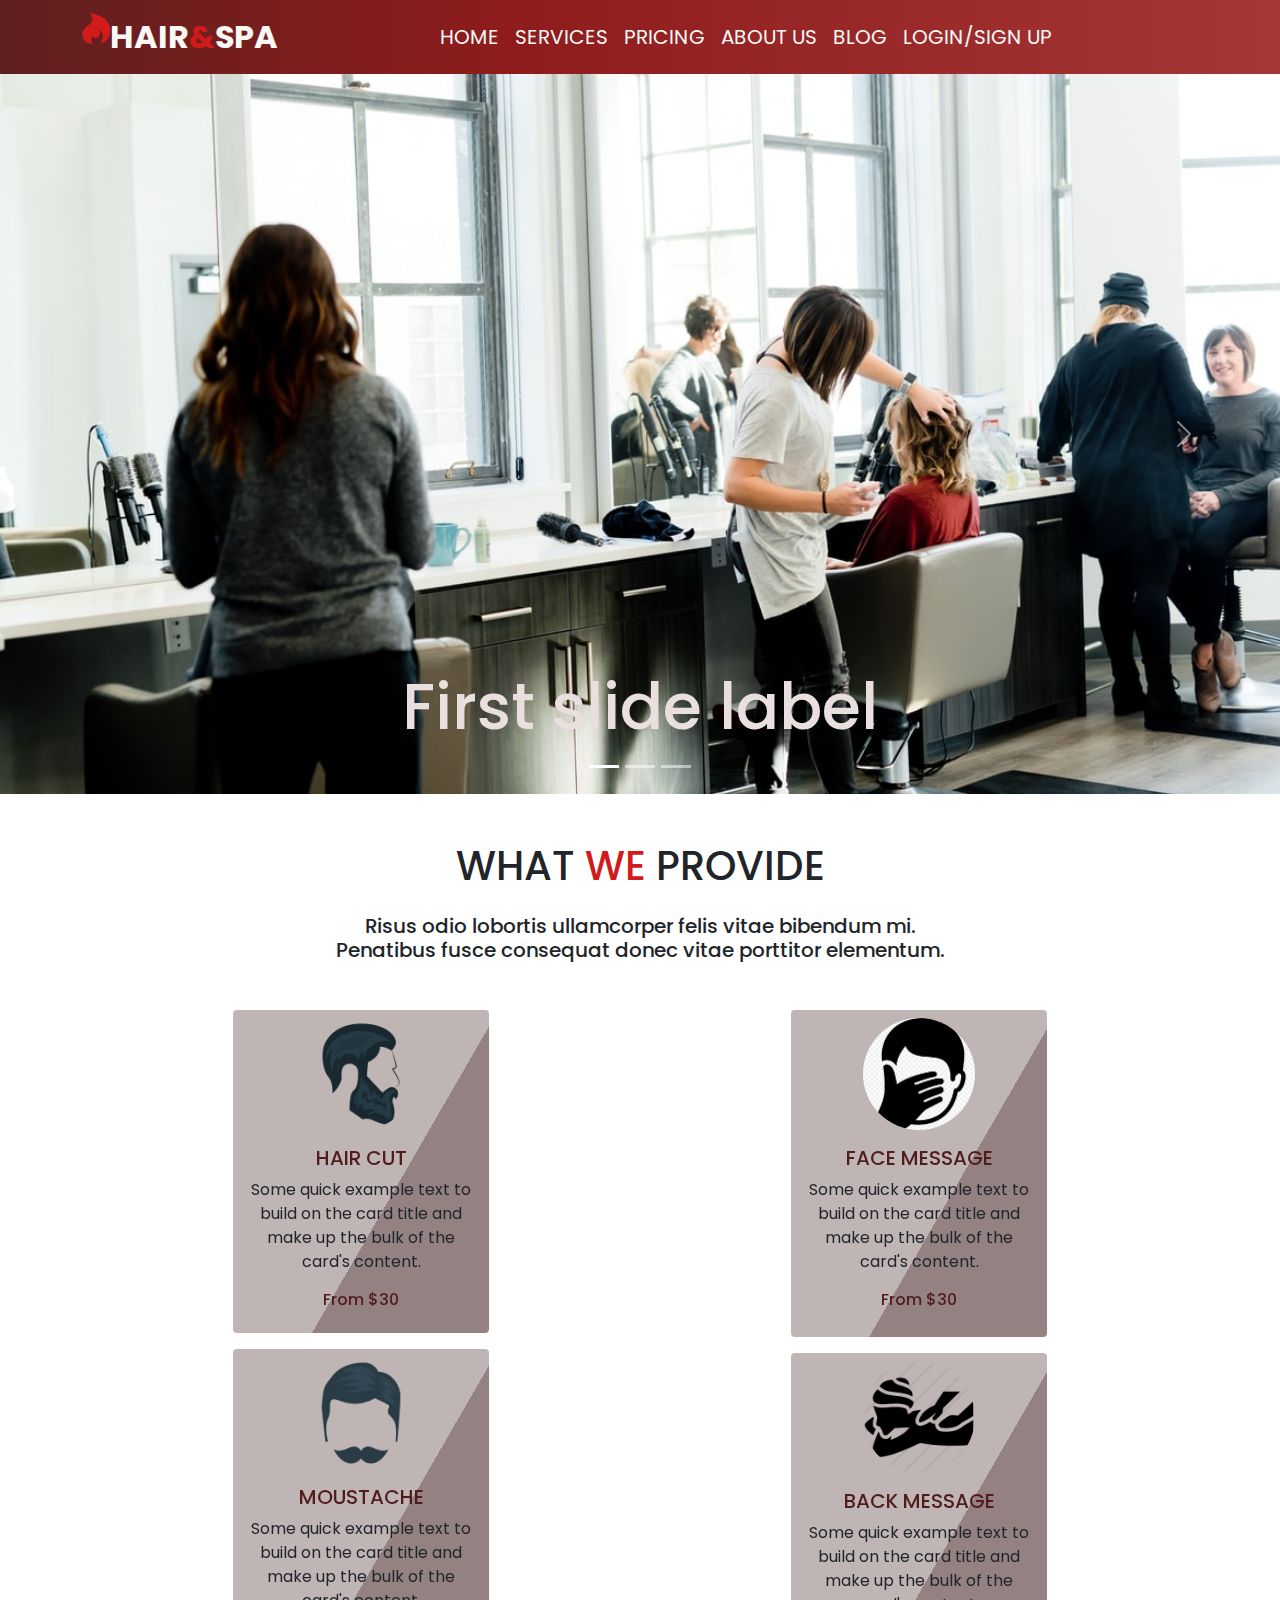
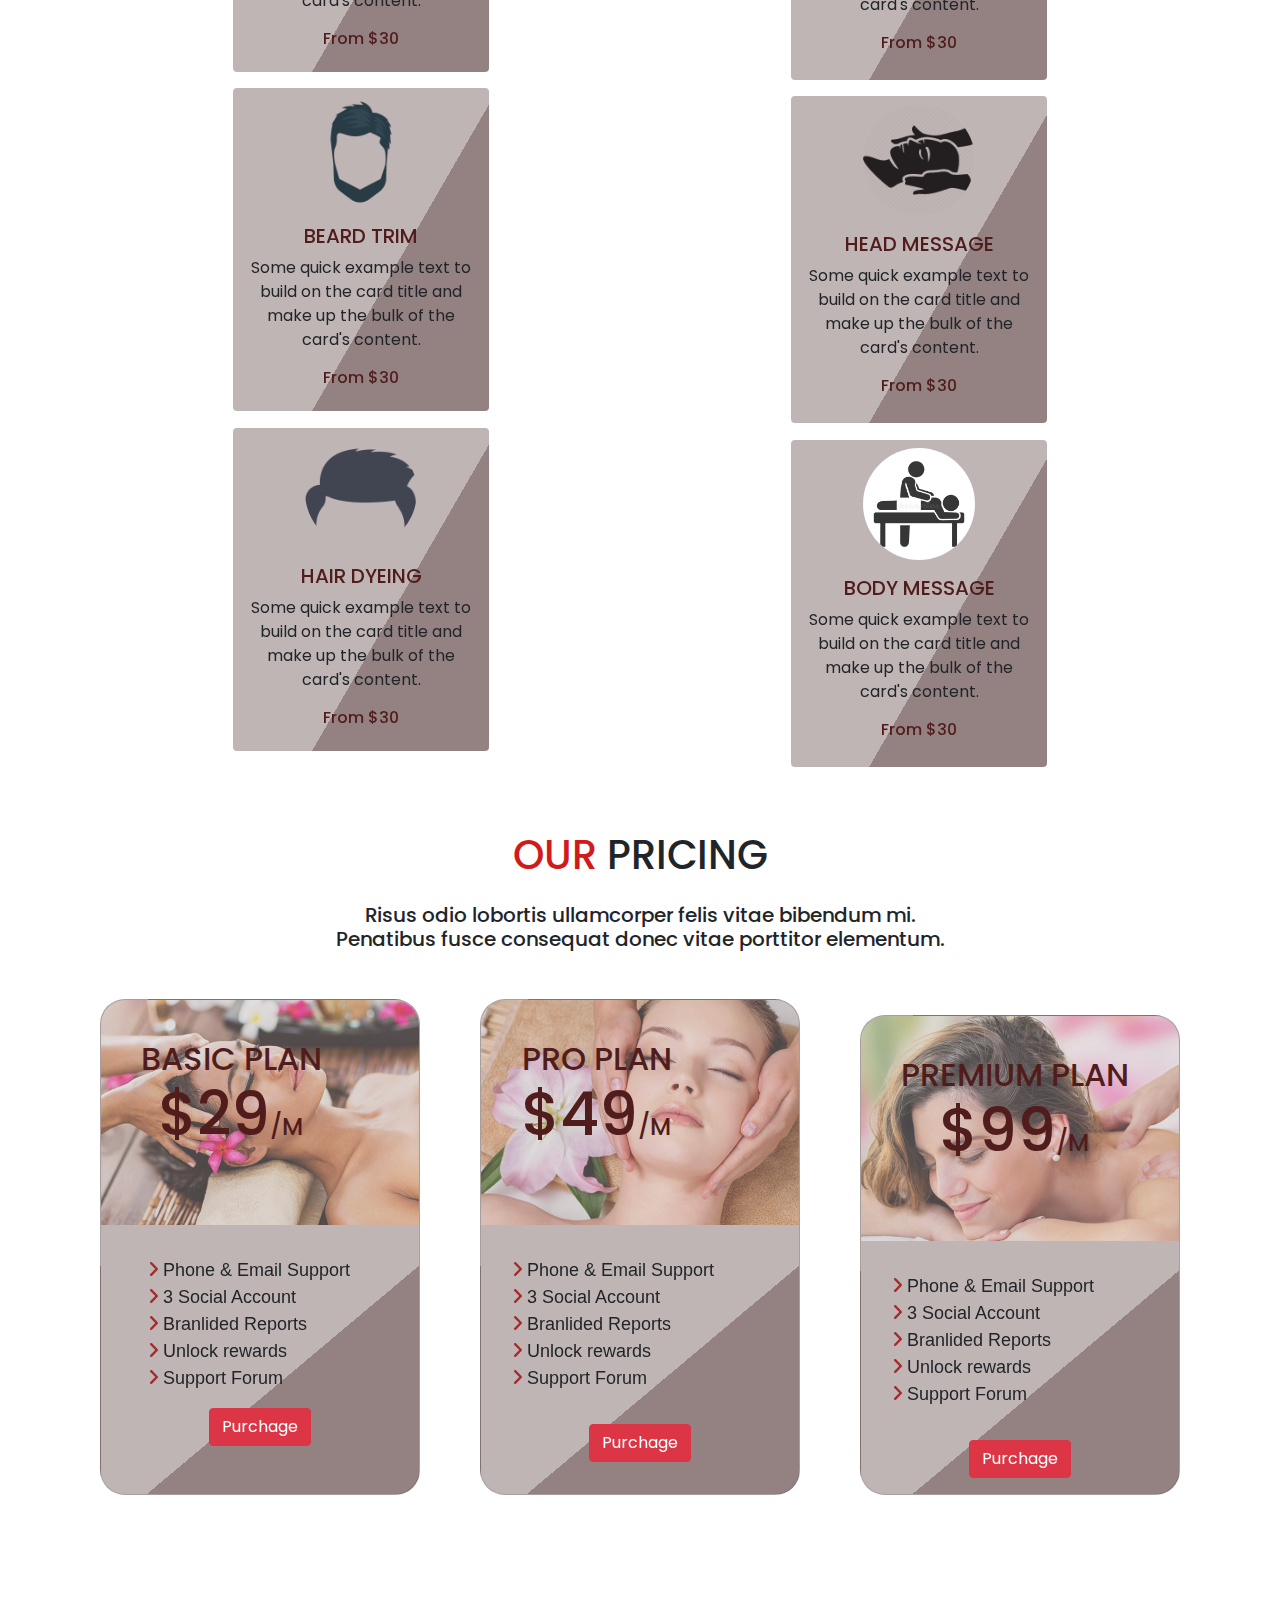
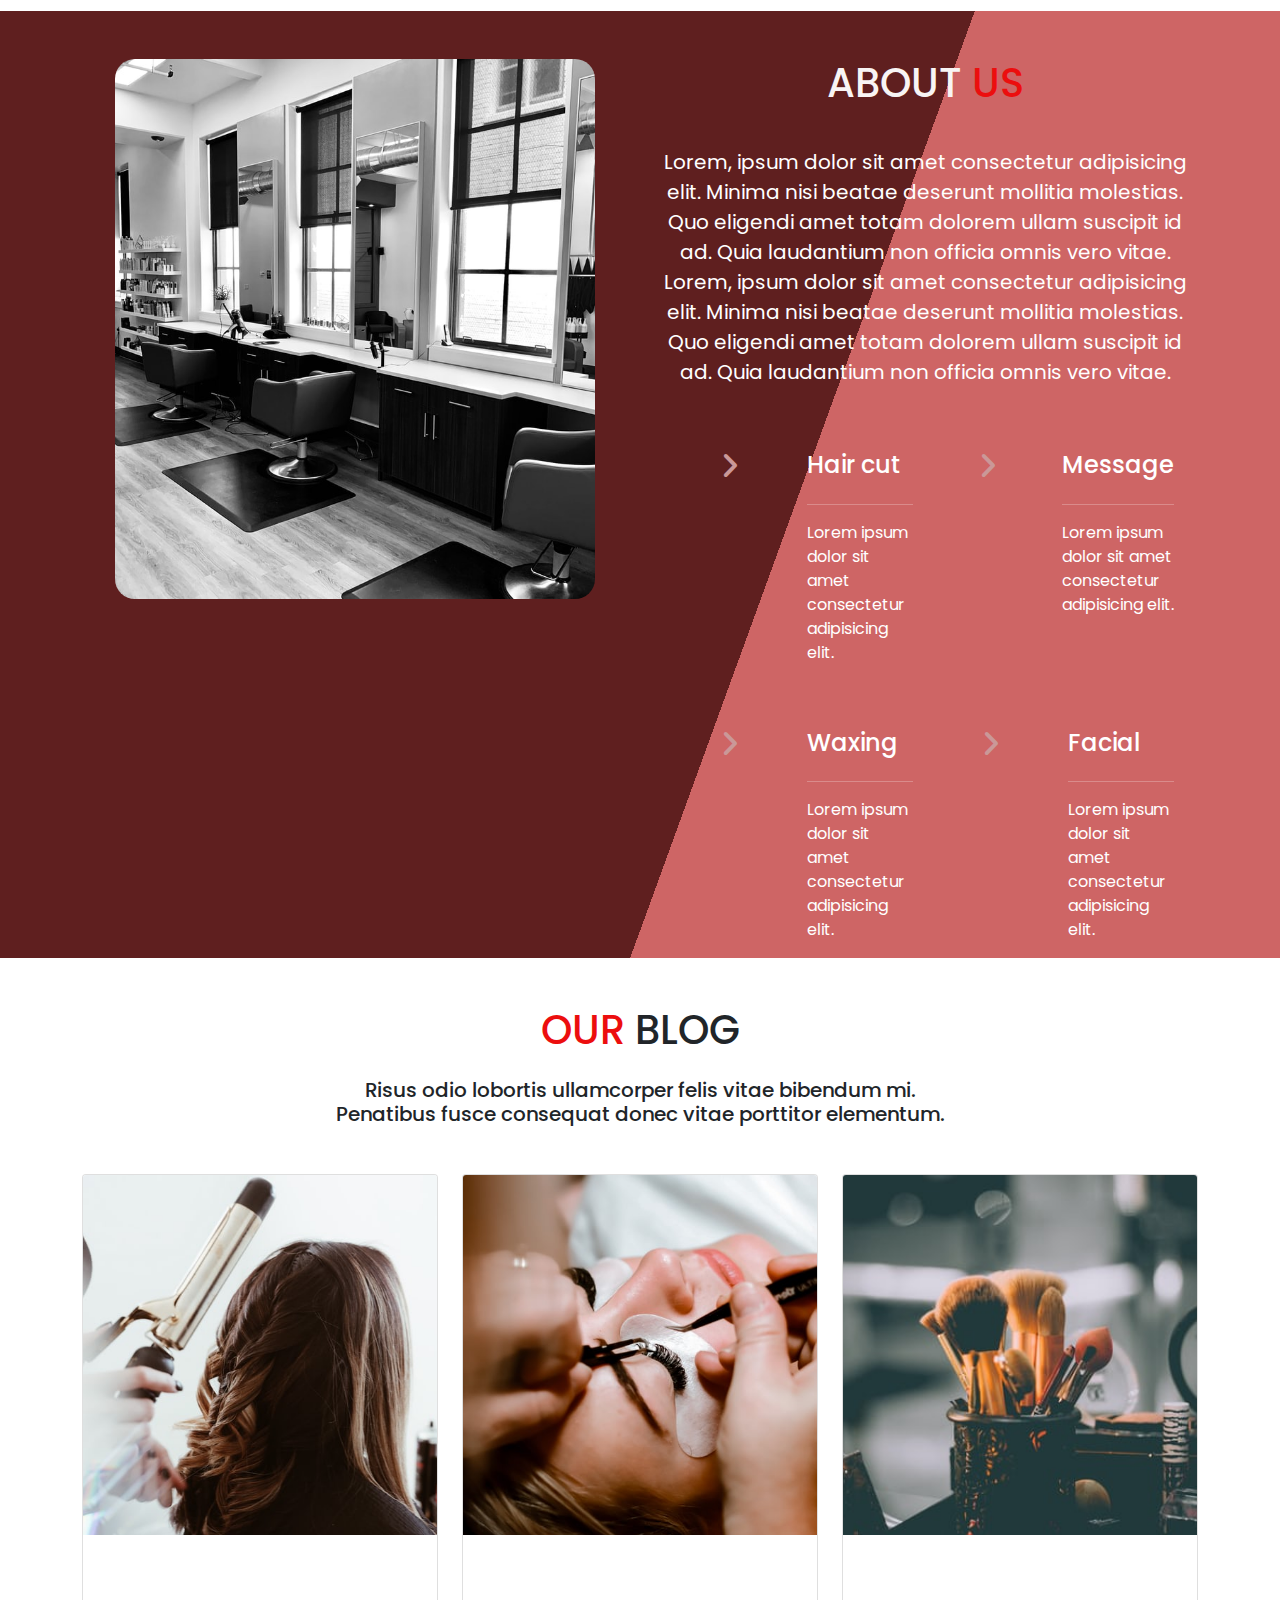
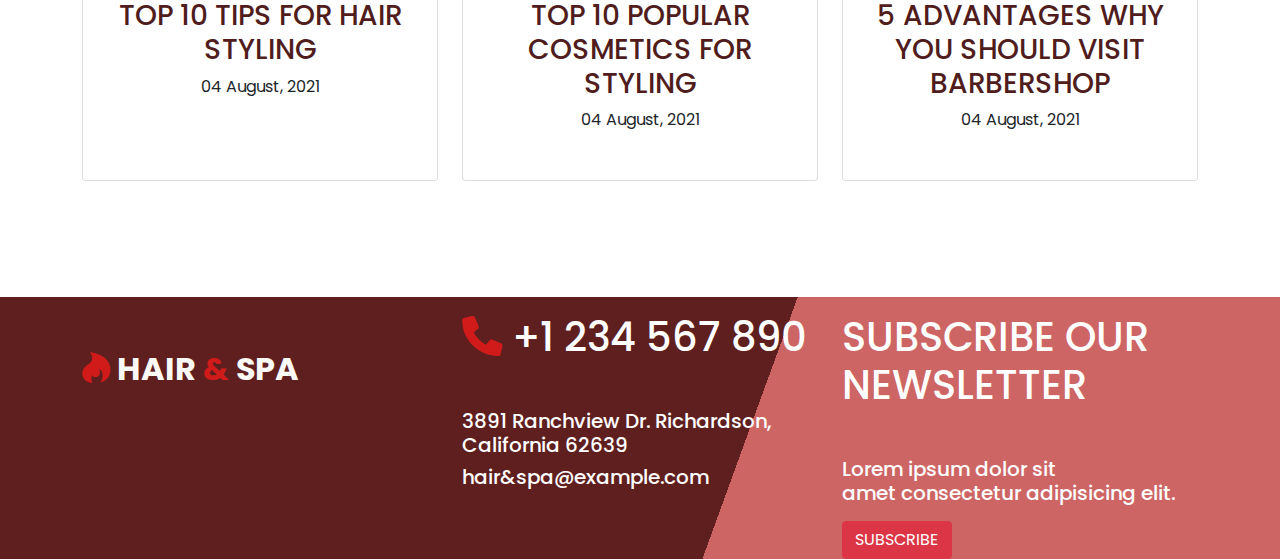
==== commit 17e838b1: "update" ====
--- a/index.html
+++ b/index.html
@@ -33,8 +33,8 @@
       <div class="collapse navbar-collapse  fs-5" id="navbarNav">
         <div class="header-elements">
       <ul class="navbar-nav ">
-        <li class="nav-item ">
-          <a class="nav-link " aria-current="page" href="#">Home</a>
+        <li class="nav-item  ">
+          <a class="nav-link  "  href="#">Home</a>
         </li>
         <li class="nav-item">
           <a class="nav-link" href="#services">Services</a>
@@ -44,6 +44,9 @@
         </li>
         <li class="nav-item">
           <a class="nav-link" href="#about">About us</a>
+        </li>
+        <li class="nav-item">
+          <a class="nav-link" href="#blog">Blog</a>
         </li>
         <li class="nav-item ">
           <a class="nav-link" href="./login.html">Login/Sign up</a>
@@ -144,7 +147,7 @@
   
 
   <section class="d-flex justify-content-center">
-    <div class="service-content text-center container col-sm-12 col-md-9 col-lg-9 col-xl-9 ">
+    <div class="service-content text-center container col-sm-12 col-md-9 col-lg-9 col-xl-12 ">
       <div class="row mb-3  mx-auto  ">
         <div class="col d-flex justify-content-center">
           <div class="card  service-card hvr-sweep-to-right mb-3">
@@ -405,6 +408,7 @@
       </div>
     </div>
   </section>
+  
 
   <!-- About section -->
   <section id="about" class="about-section">
@@ -504,11 +508,67 @@
   </section>
 
 
+      <!-- Blog section -->
+
+      <section id="blog" class="my-3">
+        <div class="text-center my-5">
+          <h1 class="blog-title text-uppercase">
+            <span>Our</span> Blog
+          </h1>
+          <h5 class="mt-4">
+            Risus odio lobortis ullamcorper felis vitae bibendum mi. <br> Penatibus fusce consequat donec vitae porttitor
+            elementum.
+          </h5>
+        </div>
+        <div class="container text-center  ">
+          <div class="row d-flex justify-content-center ">
+            <div class="col d-flex justify-content-center">
+              <div class="card blog-card  mb-3 pb-3 ">
+                <img src="./assets/image/blog/blog-1.jpg" class="card-img-top  " alt="...">
+                
+                <div class="card-body blog-card-body  text-center mt-5">
+    
+                 <h3><a href="">TOP 10 TIPS FOR HAIR STYLING</a></h3>
+                 <p>04 August, 2021</p>
+                </div>
+              </div>
+            </div>
+            <div class="col d-flex justify-content-center">
+              <div class="card blog-card  mb-3 pb-3">
+                <img src="./assets/image/blog/blog-2.jpg" class="card-img-top" alt="...">
+                
+                <div class="card-body blog-card-body  text-center mt-5">
+    
+                 <h3><a href="">TOP 10 POPULAR COSMETICS FOR  STYLING
+                </a></h3>
+                 <p>04 August, 2021</p>
+                </div>
+              </div>
+            </div>
+            <div class="col d-flex justify-content-center">
+              <div class="card blog-card  mb-3 pb-3">
+                <img src="./assets/image/blog/blog-3.jpg" class="card-img-top" alt="...">
+                
+                <div class="card-body blog-card-body  text-center mt-5">
+    
+                 <h3><a href="">5 ADVANTAGES WHY YOU SHOULD VISIT BARBERSHOP</a></h3>
+                 <p>04 August, 2021</p>
+                </div>
+              </div>
+            </div>
+           
+         
+          </div>
+        </div>
+      </section>
+
+
+
   <!-- Footer section -->
   <section class="footer-section ">
     <div class="container mt-5">
-      <div class="row my-5">
-        <div class="col-12 col-sm-12 col-md-6 col-lg-4 text-uppercase mt-5"> <a class=" fw-bold fs-2 " href="#"> <i
+      <div class="row ">
+        <div class="col-12 col-sm-12 col-md-6 col-lg-4 text-uppercase mt-5 "> <a class=" fw-bold fs-2 " href="#"> <i
               class="fa-brands fa-hotjar"></i></i>
             Hair <span>&</span> spa
           </a> </div>
@@ -530,11 +590,11 @@
           <h1 class="subscribe-title">
             SUBSCRIBE OUR <br> NEWSLETTER
           </h1>
-          <h5 class="my-5">
+          <h5 class="mt-5">
             Lorem ipsum dolor sit <br> amet consectetur adipisicing elit.
 
           </h5>
-          <a class="btn btn-danger text-white " href="">
+          <a class="btn btn-danger text-white mt-2 " href="">
             SUBSCRIBE
           </a>
         </div>
--- a/css/csshake/csshake.min.css
+++ b/css/csshake/csshake.min.css
@@ -6,4 +6,1354 @@
   http://elrumordelaluz.github.io/csshake/
   Licensed under MIT
   \* * * * * * * * * * * * * * * * * * * * */
-  .shake,.shake-little,.shake-slow,.shake-hard,.shake-horizontal,.shake-vertical,.shake-rotate,.shake-opacity,.shake-crazy,.shake-chunk{display:inherit;transform-origin:center center}.shake-freeze,.shake-constant.shake-constant--hover:hover,.shake-trigger:hover .shake-constant.shake-constant--hover{animation-play-state:paused}.shake-freeze:hover,.shake-trigger:hover .shake-freeze,.shake:hover,.shake-trigger:hover .shake,.shake-little:hover,.shake-trigger:hover .shake-little,.shake-slow:hover,.shake-trigger:hover .shake-slow,.shake-hard:hover,.shake-trigger:hover .shake-hard,.shake-horizontal:hover,.shake-trigger:hover .shake-horizontal,.shake-vertical:hover,.shake-trigger:hover .shake-vertical,.shake-rotate:hover,.shake-trigger:hover .shake-rotate,.shake-opacity:hover,.shake-trigger:hover .shake-opacity,.shake-crazy:hover,.shake-trigger:hover .shake-crazy,.shake-chunk:hover,.shake-trigger:hover .shake-chunk{animation-play-state:running}@keyframes shake{2%{transform:translate(1.5px, 1.5px) rotate(1.5deg)}4%{transform:translate(.5px, -.5px) rotate(.5deg)}6%{transform:translate(1.5px, 2.5px) rotate(1.5deg)}8%{transform:translate(.5px, 2.5px) rotate(.5deg)}10%{transform:translate(2.5px, 1.5px) rotate(.5deg)}12%{transform:translate(-.5px, -1.5px) rotate(-.5deg)}14%{transform:translate(1.5px, 2.5px) rotate(-.5deg)}16%{transform:translate(2.5px, -1.5px) rotate(1.5deg)}18%{transform:translate(2.5px, 2.5px) rotate(-.5deg)}20%{transform:translate(-.5px, -1.5px) rotate(1.5deg)}22%{transform:translate(-1.5px, -.5px) rotate(.5deg)}24%{transform:translate(2.5px, -1.5px) rotate(1.5deg)}26%{transform:translate(.5px, 2.5px) rotate(1.5deg)}28%{transform:translate(-.5px, 2.5px) rotate(-.5deg)}30%{transform:translate(.5px, 2.5px) rotate(1.5deg)}32%{transform:translate(-1.5px, -.5px) rotate(-.5deg)}34%{transform:translate(.5px, -.5px) rotate(.5deg)}36%{transform:translate(-1.5px, .5px) rotate(1.5deg)}38%{transform:translate(-1.5px, 1.5px) rotate(1.5deg)}40%{transform:translate(2.5px, .5px) rotate(.5deg)}42%{transform:translate(.5px, .5px) rotate(1.5deg)}44%{transform:translate(-.5px, .5px) rotate(.5deg)}46%{transform:translate(2.5px, 1.5px) rotate(1.5deg)}48%{transform:translate(2.5px, 1.5px) rotate(-.5deg)}50%{transform:translate(-1.5px, 2.5px) rotate(-.5deg)}52%{transform:translate(.5px, -1.5px) rotate(1.5deg)}54%{transform:translate(.5px, -1.5px) rotate(.5deg)}56%{transform:translate(1.5px, -1.5px) rotate(-.5deg)}58%{transform:translate(1.5px, .5px) rotate(.5deg)}60%{transform:translate(-.5px, .5px) rotate(.5deg)}62%{transform:translate(.5px, .5px) rotate(-.5deg)}64%{transform:translate(-1.5px, -.5px) rotate(1.5deg)}66%{transform:translate(-1.5px, 2.5px) rotate(-.5deg)}68%{transform:translate(-1.5px, 1.5px) rotate(.5deg)}70%{transform:translate(.5px, 1.5px) rotate(.5deg)}72%{transform:translate(-1.5px, 2.5px) rotate(.5deg)}74%{transform:translate(2.5px, .5px) rotate(-.5deg)}76%{transform:translate(.5px, -1.5px) rotate(1.5deg)}78%{transform:translate(.5px, 1.5px) rotate(.5deg)}80%{transform:translate(-.5px, -.5px) rotate(.5deg)}82%{transform:translate(1.5px, 1.5px) rotate(1.5deg)}84%{transform:translate(.5px, .5px) rotate(.5deg)}86%{transform:translate(-.5px, .5px) rotate(1.5deg)}88%{transform:translate(1.5px, .5px) rotate(1.5deg)}90%{transform:translate(-.5px, 2.5px) rotate(-.5deg)}92%{transform:translate(-1.5px, -1.5px) rotate(1.5deg)}94%{transform:translate(-1.5px, 2.5px) rotate(1.5deg)}96%{transform:translate(-1.5px, -1.5px) rotate(1.5deg)}98%{transform:translate(1.5px, -1.5px) rotate(1.5deg)}0%,100%{transform:translate(0, 0) rotate(0)}}.shake:hover,.shake-trigger:hover .shake,.shake.shake-freeze,.shake.shake-constant{animation-name:shake;animation-duration:100ms;animation-timing-function:ease-in-out;animation-iteration-count:infinite}@keyframes shake-little{2%{transform:translate(1px, 1px) rotate(.5deg)}4%{transform:translate(0px, 1px) rotate(.5deg)}6%{transform:translate(0px, 0px) rotate(.5deg)}8%{transform:translate(0px, 1px) rotate(.5deg)}10%{transform:translate(0px, 1px) rotate(.5deg)}12%{transform:translate(1px, 0px) rotate(.5deg)}14%{transform:translate(0px, 0px) rotate(.5deg)}16%{transform:translate(0px, 1px) rotate(.5deg)}18%{transform:translate(1px, 0px) rotate(.5deg)}20%{transform:translate(0px, 1px) rotate(.5deg)}22%{transform:translate(1px, 1px) rotate(.5deg)}24%{transform:translate(1px, 0px) rotate(.5deg)}26%{transform:translate(0px, 1px) rotate(.5deg)}28%{transform:translate(1px, 1px) rotate(.5deg)}30%{transform:translate(0px, 1px) rotate(.5deg)}32%{transform:translate(1px, 1px) rotate(.5deg)}34%{transform:translate(1px, 0px) rotate(.5deg)}36%{transform:translate(0px, 1px) rotate(.5deg)}38%{transform:translate(0px, 1px) rotate(.5deg)}40%{transform:translate(0px, 0px) rotate(.5deg)}42%{transform:translate(0px, 1px) rotate(.5deg)}44%{transform:translate(1px, 0px) rotate(.5deg)}46%{transform:translate(0px, 0px) rotate(.5deg)}48%{transform:translate(1px, 0px) rotate(.5deg)}50%{transform:translate(1px, 0px) rotate(.5deg)}52%{transform:translate(0px, 0px) rotate(.5deg)}54%{transform:translate(1px, 0px) rotate(.5deg)}56%{transform:translate(0px, 1px) rotate(.5deg)}58%{transform:translate(1px, 1px) rotate(.5deg)}60%{transform:translate(0px, 1px) rotate(.5deg)}62%{transform:translate(0px, 0px) rotate(.5deg)}64%{transform:translate(1px, 1px) rotate(.5deg)}66%{transform:translate(0px, 0px) rotate(.5deg)}68%{transform:translate(1px, 0px) rotate(.5deg)}70%{transform:translate(1px, 0px) rotate(.5deg)}72%{transform:translate(1px, 0px) rotate(.5deg)}74%{transform:translate(0px, 0px) rotate(.5deg)}76%{transform:translate(0px, 0px) rotate(.5deg)}78%{transform:translate(0px, 1px) rotate(.5deg)}80%{transform:translate(0px, 1px) rotate(.5deg)}82%{transform:translate(1px, 0px) rotate(.5deg)}84%{transform:translate(1px, 0px) rotate(.5deg)}86%{transform:translate(1px, 0px) rotate(.5deg)}88%{transform:translate(0px, 0px) rotate(.5deg)}90%{transform:translate(0px, 1px) rotate(.5deg)}92%{transform:translate(1px, 1px) rotate(.5deg)}94%{transform:translate(1px, 0px) rotate(.5deg)}96%{transform:translate(1px, 0px) rotate(.5deg)}98%{transform:translate(1px, 0px) rotate(.5deg)}0%,100%{transform:translate(0, 0) rotate(0)}}.shake-little:hover,.shake-trigger:hover .shake-little,.shake-little.shake-freeze,.shake-little.shake-constant{animation-name:shake-little;animation-duration:100ms;animation-timing-function:ease-in-out;animation-iteration-count:infinite}@keyframes shake-slow{2%{transform:translate(6px, -6px) rotate(2.5deg)}4%{transform:translate(-5px, 1px) rotate(1.5deg)}6%{transform:translate(7px, -3px) rotate(-2.5deg)}8%{transform:translate(-7px, -5px) rotate(2.5deg)}10%{transform:translate(-3px, 2px) rotate(-1.5deg)}12%{transform:translate(3px, 6px) rotate(3.5deg)}14%{transform:translate(-7px, 2px) rotate(-1.5deg)}16%{transform:translate(-6px, 6px) rotate(-2.5deg)}18%{transform:translate(6px, 0px) rotate(1.5deg)}20%{transform:translate(9px, 9px) rotate(2.5deg)}22%{transform:translate(7px, -9px) rotate(2.5deg)}24%{transform:translate(2px, 1px) rotate(.5deg)}26%{transform:translate(10px, 4px) rotate(-.5deg)}28%{transform:translate(-9px, 3px) rotate(3.5deg)}30%{transform:translate(10px, 5px) rotate(1.5deg)}32%{transform:translate(6px, 8px) rotate(-2.5deg)}34%{transform:translate(9px, 9px) rotate(3.5deg)}36%{transform:translate(-5px, 0px) rotate(-.5deg)}38%{transform:translate(-2px, -2px) rotate(.5deg)}40%{transform:translate(-3px, 8px) rotate(2.5deg)}42%{transform:translate(-7px, 8px) rotate(3.5deg)}44%{transform:translate(6px, -6px) rotate(.5deg)}46%{transform:translate(1px, -2px) rotate(3.5deg)}48%{transform:translate(-5px, 7px) rotate(-2.5deg)}50%{transform:translate(-8px, 1px) rotate(2.5deg)}52%{transform:translate(-9px, -2px) rotate(1.5deg)}54%{transform:translate(4px, -9px) rotate(3.5deg)}56%{transform:translate(-6px, -1px) rotate(.5deg)}58%{transform:translate(-3px, -6px) rotate(-.5deg)}60%{transform:translate(8px, 4px) rotate(-.5deg)}62%{transform:translate(0px, -9px) rotate(.5deg)}64%{transform:translate(9px, -2px) rotate(3.5deg)}66%{transform:translate(-7px, 10px) rotate(3.5deg)}68%{transform:translate(-7px, -9px) rotate(-1.5deg)}70%{transform:translate(9px, -2px) rotate(-2.5deg)}72%{transform:translate(-4px, 0px) rotate(2.5deg)}74%{transform:translate(1px, -2px) rotate(-1.5deg)}76%{transform:translate(-8px, -5px) rotate(2.5deg)}78%{transform:translate(-9px, 2px) rotate(1.5deg)}80%{transform:translate(-4px, 1px) rotate(-1.5deg)}82%{transform:translate(-6px, 10px) rotate(2.5deg)}84%{transform:translate(6px, -3px) rotate(-.5deg)}86%{transform:translate(-1px, -2px) rotate(1.5deg)}88%{transform:translate(1px, 9px) rotate(1.5deg)}90%{transform:translate(3px, 9px) rotate(-.5deg)}92%{transform:translate(-3px, -1px) rotate(.5deg)}94%{transform:translate(-7px, 4px) rotate(1.5deg)}96%{transform:translate(6px, 1px) rotate(.5deg)}98%{transform:translate(-8px, 2px) rotate(-.5deg)}0%,100%{transform:translate(0, 0) rotate(0)}}.shake-slow:hover,.shake-trigger:hover .shake-slow,.shake-slow.shake-freeze,.shake-slow.shake-constant{animation-name:shake-slow;animation-duration:5s;animation-timing-function:ease-in-out;animation-iteration-count:infinite}@keyframes shake-hard{2%{transform:translate(-3px, 3px) rotate(-2.5deg)}4%{transform:translate(-3px, -2px) rotate(-1.5deg)}6%{transform:translate(-9px, 4px) rotate(-1.5deg)}8%{transform:translate(9px, 8px) rotate(2.5deg)}10%{transform:translate(2px, 7px) rotate(.5deg)}12%{transform:translate(3px, -5px) rotate(.5deg)}14%{transform:translate(5px, 8px) rotate(1.5deg)}16%{transform:translate(8px, -2px) rotate(-2.5deg)}18%{transform:translate(-2px, 1px) rotate(-.5deg)}20%{transform:translate(-4px, 10px) rotate(-.5deg)}22%{transform:translate(7px, 2px) rotate(2.5deg)}24%{transform:translate(8px, 0px) rotate(3.5deg)}26%{transform:translate(-7px, -8px) rotate(3.5deg)}28%{transform:translate(-5px, 10px) rotate(1.5deg)}30%{transform:translate(1px, 2px) rotate(-.5deg)}32%{transform:translate(4px, 4px) rotate(-1.5deg)}34%{transform:translate(8px, -3px) rotate(-1.5deg)}36%{transform:translate(8px, 9px) rotate(-2.5deg)}38%{transform:translate(-4px, 10px) rotate(2.5deg)}40%{transform:translate(5px, 2px) rotate(.5deg)}42%{transform:translate(2px, 7px) rotate(2.5deg)}44%{transform:translate(7px, 5px) rotate(.5deg)}46%{transform:translate(-5px, 0px) rotate(3.5deg)}48%{transform:translate(-2px, -7px) rotate(-.5deg)}50%{transform:translate(-1px, -5px) rotate(.5deg)}52%{transform:translate(-4px, 8px) rotate(-.5deg)}54%{transform:translate(8px, -3px) rotate(3.5deg)}56%{transform:translate(-1px, -8px) rotate(2.5deg)}58%{transform:translate(6px, 6px) rotate(3.5deg)}60%{transform:translate(0px, 4px) rotate(-.5deg)}62%{transform:translate(2px, -7px) rotate(.5deg)}64%{transform:translate(0px, 6px) rotate(2.5deg)}66%{transform:translate(5px, 0px) rotate(-.5deg)}68%{transform:translate(0px, 3px) rotate(3.5deg)}70%{transform:translate(7px, -5px) rotate(-1.5deg)}72%{transform:translate(6px, -7px) rotate(3.5deg)}74%{transform:translate(1px, -5px) rotate(-2.5deg)}76%{transform:translate(-7px, 2px) rotate(-.5deg)}78%{transform:translate(-8px, 1px) rotate(1.5deg)}80%{transform:translate(1px, 5px) rotate(1.5deg)}82%{transform:translate(-4px, -5px) rotate(-1.5deg)}84%{transform:translate(3px, -2px) rotate(3.5deg)}86%{transform:translate(-6px, -5px) rotate(1.5deg)}88%{transform:translate(-7px, -1px) rotate(-2.5deg)}90%{transform:translate(10px, 2px) rotate(-2.5deg)}92%{transform:translate(10px, -3px) rotate(1.5deg)}94%{transform:translate(4px, -6px) rotate(3.5deg)}96%{transform:translate(9px, 7px) rotate(-1.5deg)}98%{transform:translate(2px, 1px) rotate(-.5deg)}0%,100%{transform:translate(0, 0) rotate(0)}}.shake-hard:hover,.shake-trigger:hover .shake-hard,.shake-hard.shake-freeze,.shake-hard.shake-constant{animation-name:shake-hard;animation-duration:100ms;animation-timing-function:ease-in-out;animation-iteration-count:infinite}@keyframes shake-horizontal{2%{transform:translate(3px, 0) rotate(0)}4%{transform:translate(1px, 0) rotate(0)}6%{transform:translate(4px, 0) rotate(0)}8%{transform:translate(-2px, 0) rotate(0)}10%{transform:translate(9px, 0) rotate(0)}12%{transform:translate(0px, 0) rotate(0)}14%{transform:translate(-8px, 0) rotate(0)}16%{transform:translate(-7px, 0) rotate(0)}18%{transform:translate(1px, 0) rotate(0)}20%{transform:translate(-5px, 0) rotate(0)}22%{transform:translate(-2px, 0) rotate(0)}24%{transform:translate(-5px, 0) rotate(0)}26%{transform:translate(-1px, 0) rotate(0)}28%{transform:translate(3px, 0) rotate(0)}30%{transform:translate(-7px, 0) rotate(0)}32%{transform:translate(-8px, 0) rotate(0)}34%{transform:translate(4px, 0) rotate(0)}36%{transform:translate(8px, 0) rotate(0)}38%{transform:translate(-5px, 0) rotate(0)}40%{transform:translate(-6px, 0) rotate(0)}42%{transform:translate(7px, 0) rotate(0)}44%{transform:translate(1px, 0) rotate(0)}46%{transform:translate(3px, 0) rotate(0)}48%{transform:translate(10px, 0) rotate(0)}50%{transform:translate(1px, 0) rotate(0)}52%{transform:translate(3px, 0) rotate(0)}54%{transform:translate(-9px, 0) rotate(0)}56%{transform:translate(-8px, 0) rotate(0)}58%{transform:translate(7px, 0) rotate(0)}60%{transform:translate(2px, 0) rotate(0)}62%{transform:translate(-6px, 0) rotate(0)}64%{transform:translate(-9px, 0) rotate(0)}66%{transform:translate(-2px, 0) rotate(0)}68%{transform:translate(4px, 0) rotate(0)}70%{transform:translate(8px, 0) rotate(0)}72%{transform:translate(2px, 0) rotate(0)}74%{transform:translate(6px, 0) rotate(0)}76%{transform:translate(-4px, 0) rotate(0)}78%{transform:translate(4px, 0) rotate(0)}80%{transform:translate(9px, 0) rotate(0)}82%{transform:translate(6px, 0) rotate(0)}84%{transform:translate(-6px, 0) rotate(0)}86%{transform:translate(5px, 0) rotate(0)}88%{transform:translate(5px, 0) rotate(0)}90%{transform:translate(-4px, 0) rotate(0)}92%{transform:translate(0px, 0) rotate(0)}94%{transform:translate(-6px, 0) rotate(0)}96%{transform:translate(6px, 0) rotate(0)}98%{transform:translate(10px, 0) rotate(0)}0%,100%{transform:translate(0, 0) rotate(0)}}.shake-horizontal:hover,.shake-trigger:hover .shake-horizontal,.shake-horizontal.shake-freeze,.shake-horizontal.shake-constant{animation-name:shake-horizontal;animation-duration:100ms;animation-timing-function:ease-in-out;animation-iteration-count:infinite}@keyframes shake-vertical{2%{transform:translate(0, -9px) rotate(0)}4%{transform:translate(0, 10px) rotate(0)}6%{transform:translate(0, -7px) rotate(0)}8%{transform:translate(0, -3px) rotate(0)}10%{transform:translate(0, -9px) rotate(0)}12%{transform:translate(0, -1px) rotate(0)}14%{transform:translate(0, -3px) rotate(0)}16%{transform:translate(0, 9px) rotate(0)}18%{transform:translate(0, 6px) rotate(0)}20%{transform:translate(0, 7px) rotate(0)}22%{transform:translate(0, 0px) rotate(0)}24%{transform:translate(0, 8px) rotate(0)}26%{transform:translate(0, 0px) rotate(0)}28%{transform:translate(0, -5px) rotate(0)}30%{transform:translate(0, -9px) rotate(0)}32%{transform:translate(0, 2px) rotate(0)}34%{transform:translate(0, -4px) rotate(0)}36%{transform:translate(0, 9px) rotate(0)}38%{transform:translate(0, 2px) rotate(0)}40%{transform:translate(0, -3px) rotate(0)}42%{transform:translate(0, 7px) rotate(0)}44%{transform:translate(0, 9px) rotate(0)}46%{transform:translate(0, -2px) rotate(0)}48%{transform:translate(0, 1px) rotate(0)}50%{transform:translate(0, 9px) rotate(0)}52%{transform:translate(0, 3px) rotate(0)}54%{transform:translate(0, -4px) rotate(0)}56%{transform:translate(0, -1px) rotate(0)}58%{transform:translate(0, -2px) rotate(0)}60%{transform:translate(0, 10px) rotate(0)}62%{transform:translate(0, -4px) rotate(0)}64%{transform:translate(0, -8px) rotate(0)}66%{transform:translate(0, -1px) rotate(0)}68%{transform:translate(0, 3px) rotate(0)}70%{transform:translate(0, -9px) rotate(0)}72%{transform:translate(0, 2px) rotate(0)}74%{transform:translate(0, 2px) rotate(0)}76%{transform:translate(0, 9px) rotate(0)}78%{transform:translate(0, -1px) rotate(0)}80%{transform:translate(0, 8px) rotate(0)}82%{transform:translate(0, -3px) rotate(0)}84%{transform:translate(0, -1px) rotate(0)}86%{transform:translate(0, 3px) rotate(0)}88%{transform:translate(0, 7px) rotate(0)}90%{transform:translate(0, 7px) rotate(0)}92%{transform:translate(0, 8px) rotate(0)}94%{transform:translate(0, -6px) rotate(0)}96%{transform:translate(0, 3px) rotate(0)}98%{transform:translate(0, 4px) rotate(0)}0%,100%{transform:translate(0, 0) rotate(0)}}.shake-vertical:hover,.shake-trigger:hover .shake-vertical,.shake-vertical.shake-freeze,.shake-vertical.shake-constant{animation-name:shake-vertical;animation-duration:100ms;animation-timing-function:ease-in-out;animation-iteration-count:infinite}@keyframes shake-rotate{2%{transform:translate(0, 0) rotate(6.5deg)}4%{transform:translate(0, 0) rotate(5.5deg)}6%{transform:translate(0, 0) rotate(-3.5deg)}8%{transform:translate(0, 0) rotate(4.5deg)}10%{transform:translate(0, 0) rotate(5.5deg)}12%{transform:translate(0, 0) rotate(-.5deg)}14%{transform:translate(0, 0) rotate(-4.5deg)}16%{transform:translate(0, 0) rotate(-3.5deg)}18%{transform:translate(0, 0) rotate(3.5deg)}20%{transform:translate(0, 0) rotate(4.5deg)}22%{transform:translate(0, 0) rotate(-.5deg)}24%{transform:translate(0, 0) rotate(4.5deg)}26%{transform:translate(0, 0) rotate(5.5deg)}28%{transform:translate(0, 0) rotate(4.5deg)}30%{transform:translate(0, 0) rotate(-6.5deg)}32%{transform:translate(0, 0) rotate(-3.5deg)}34%{transform:translate(0, 0) rotate(-4.5deg)}36%{transform:translate(0, 0) rotate(-4.5deg)}38%{transform:translate(0, 0) rotate(.5deg)}40%{transform:translate(0, 0) rotate(7.5deg)}42%{transform:translate(0, 0) rotate(-.5deg)}44%{transform:translate(0, 0) rotate(-6.5deg)}46%{transform:translate(0, 0) rotate(-2.5deg)}48%{transform:translate(0, 0) rotate(4.5deg)}50%{transform:translate(0, 0) rotate(1.5deg)}52%{transform:translate(0, 0) rotate(2.5deg)}54%{transform:translate(0, 0) rotate(5.5deg)}56%{transform:translate(0, 0) rotate(-.5deg)}58%{transform:translate(0, 0) rotate(-6.5deg)}60%{transform:translate(0, 0) rotate(-4.5deg)}62%{transform:translate(0, 0) rotate(3.5deg)}64%{transform:translate(0, 0) rotate(3.5deg)}66%{transform:translate(0, 0) rotate(-2.5deg)}68%{transform:translate(0, 0) rotate(-3.5deg)}70%{transform:translate(0, 0) rotate(7.5deg)}72%{transform:translate(0, 0) rotate(-4.5deg)}74%{transform:translate(0, 0) rotate(6.5deg)}76%{transform:translate(0, 0) rotate(3.5deg)}78%{transform:translate(0, 0) rotate(5.5deg)}80%{transform:translate(0, 0) rotate(.5deg)}82%{transform:translate(0, 0) rotate(2.5deg)}84%{transform:translate(0, 0) rotate(-6.5deg)}86%{transform:translate(0, 0) rotate(6.5deg)}88%{transform:translate(0, 0) rotate(-6.5deg)}90%{transform:translate(0, 0) rotate(-3.5deg)}92%{transform:translate(0, 0) rotate(-5.5deg)}94%{transform:translate(0, 0) rotate(-1.5deg)}96%{transform:translate(0, 0) rotate(.5deg)}98%{transform:translate(0, 0) rotate(.5deg)}0%,100%{transform:translate(0, 0) rotate(0)}}.shake-rotate:hover,.shake-trigger:hover .shake-rotate,.shake-rotate.shake-freeze,.shake-rotate.shake-constant{animation-name:shake-rotate;animation-duration:100ms;animation-timing-function:ease-in-out;animation-iteration-count:infinite}@keyframes shake-opacity{10%{transform:translate(-3px, -2px) rotate(-.5deg);opacity:.56}20%{transform:translate(2px, 0px) rotate(2.5deg);opacity:.55}30%{transform:translate(2px, -1px) rotate(1.5deg);opacity:.95}40%{transform:translate(2px, 4px) rotate(1.5deg);opacity:.26}50%{transform:translate(-3px, -4px) rotate(2.5deg);opacity:.08}60%{transform:translate(2px, -4px) rotate(-.5deg);opacity:.2}70%{transform:translate(0px, -2px) rotate(-1.5deg);opacity:.97}80%{transform:translate(-4px, -1px) rotate(.5deg);opacity:.41}90%{transform:translate(-1px, 0px) rotate(-.5deg);opacity:.67}0%,100%{transform:translate(0, 0) rotate(0)}}.shake-opacity:hover,.shake-trigger:hover .shake-opacity,.shake-opacity.shake-freeze,.shake-opacity.shake-constant{animation-name:shake-opacity;animation-duration:.5s;animation-timing-function:ease-in-out;animation-iteration-count:infinite}@keyframes shake-crazy{10%{transform:translate(-5px, -16px) rotate(4deg);opacity:.76}20%{transform:translate(19px, -6px) rotate(6deg);opacity:.25}30%{transform:translate(11px, -3px) rotate(-3deg);opacity:.32}40%{transform:translate(-4px, -5px) rotate(7deg);opacity:.46}50%{transform:translate(-16px, -18px) rotate(-8deg);opacity:.94}60%{transform:translate(6px, -4px) rotate(-4deg);opacity:.01}70%{transform:translate(-2px, 3px) rotate(-1deg);opacity:.56}80%{transform:translate(15px, 5px) rotate(9deg);opacity:.7}90%{transform:translate(-5px, 13px) rotate(8deg);opacity:.67}0%,100%{transform:translate(0, 0) rotate(0)}}.shake-crazy:hover,.shake-trigger:hover .shake-crazy,.shake-crazy.shake-freeze,.shake-crazy.shake-constant{animation-name:shake-crazy;animation-duration:100ms;animation-timing-function:ease-in-out;animation-iteration-count:infinite}@keyframes shake-chunk{2%{transform:translate(9px, -10px) rotate(-10deg)}4%{transform:translate(10px, 13px) rotate(8deg)}6%{transform:translate(-14px, -9px) rotate(11deg)}8%{transform:translate(-9px, 4px) rotate(6deg)}10%{transform:translate(-6px, 2px) rotate(7deg)}12%{transform:translate(-7px, -4px) rotate(5deg)}14%{transform:translate(12px, -7px) rotate(-6deg)}16%{transform:translate(14px, -12px) rotate(6deg)}18%{transform:translate(12px, 0px) rotate(5deg)}20%{transform:translate(-6px, 13px) rotate(10deg)}22%{transform:translate(-7px, 0px) rotate(0deg)}24%{transform:translate(6px, 1px) rotate(4deg)}26%{transform:translate(15px, 7px) rotate(-8deg)}28%{transform:translate(4px, 10px) rotate(12deg)}30%{transform:translate(-4px, -7px) rotate(-3deg)}32%{transform:translate(11px, 13px) rotate(3deg)}34%{transform:translate(5px, 8px) rotate(1deg)}36%{transform:translate(13px, 4px) rotate(13deg)}38%{transform:translate(-9px, 12px) rotate(11deg)}0%,40%,100%{transform:translate(0, 0) rotate(0)}}.shake-chunk:hover,.shake-trigger:hover .shake-chunk,.shake-chunk.shake-freeze,.shake-chunk.shake-constant{animation-name:shake-chunk;animation-duration:4s;animation-timing-function:ease-in-out;animation-iteration-count:infinite}+.shake,
+.shake-little,
+.shake-slow,
+.shake-hard,
+.shake-horizontal,
+.shake-vertical,
+.shake-rotate,
+.shake-opacity,
+.shake-crazy,
+.shake-chunk {
+  display: inherit;
+  transform-origin: center center;
+}
+.shake-freeze,
+.shake-constant.shake-constant--hover:hover,
+.shake-trigger:hover .shake-constant.shake-constant--hover {
+  animation-play-state: paused;
+}
+.shake-freeze:hover,
+.shake-trigger:hover .shake-freeze,
+.shake:hover,
+.shake-trigger:hover .shake,
+.shake-little:hover,
+.shake-trigger:hover .shake-little,
+.shake-slow:hover,
+.shake-trigger:hover .shake-slow,
+.shake-hard:hover,
+.shake-trigger:hover .shake-hard,
+.shake-horizontal:hover,
+.shake-trigger:hover .shake-horizontal,
+.shake-vertical:hover,
+.shake-trigger:hover .shake-vertical,
+.shake-rotate:hover,
+.shake-trigger:hover .shake-rotate,
+.shake-opacity:hover,
+.shake-trigger:hover .shake-opacity,
+.shake-crazy:hover,
+.shake-trigger:hover .shake-crazy,
+.shake-chunk:hover,
+.shake-trigger:hover .shake-chunk {
+  animation-play-state: running;
+}
+@keyframes shake {
+  2% {
+    transform: translate(1.5px, 1.5px) rotate(1.5deg);
+  }
+  4% {
+    transform: translate(0.5px, -0.5px) rotate(0.5deg);
+  }
+  6% {
+    transform: translate(1.5px, 2.5px) rotate(1.5deg);
+  }
+  8% {
+    transform: translate(0.5px, 2.5px) rotate(0.5deg);
+  }
+  10% {
+    transform: translate(2.5px, 1.5px) rotate(0.5deg);
+  }
+  12% {
+    transform: translate(-0.5px, -1.5px) rotate(-0.5deg);
+  }
+  14% {
+    transform: translate(1.5px, 2.5px) rotate(-0.5deg);
+  }
+  16% {
+    transform: translate(2.5px, -1.5px) rotate(1.5deg);
+  }
+  18% {
+    transform: translate(2.5px, 2.5px) rotate(-0.5deg);
+  }
+  20% {
+    transform: translate(-0.5px, -1.5px) rotate(1.5deg);
+  }
+  22% {
+    transform: translate(-1.5px, -0.5px) rotate(0.5deg);
+  }
+  24% {
+    transform: translate(2.5px, -1.5px) rotate(1.5deg);
+  }
+  26% {
+    transform: translate(0.5px, 2.5px) rotate(1.5deg);
+  }
+  28% {
+    transform: translate(-0.5px, 2.5px) rotate(-0.5deg);
+  }
+  30% {
+    transform: translate(0.5px, 2.5px) rotate(1.5deg);
+  }
+  32% {
+    transform: translate(-1.5px, -0.5px) rotate(-0.5deg);
+  }
+  34% {
+    transform: translate(0.5px, -0.5px) rotate(0.5deg);
+  }
+  36% {
+    transform: translate(-1.5px, 0.5px) rotate(1.5deg);
+  }
+  38% {
+    transform: translate(-1.5px, 1.5px) rotate(1.5deg);
+  }
+  40% {
+    transform: translate(2.5px, 0.5px) rotate(0.5deg);
+  }
+  42% {
+    transform: translate(0.5px, 0.5px) rotate(1.5deg);
+  }
+  44% {
+    transform: translate(-0.5px, 0.5px) rotate(0.5deg);
+  }
+  46% {
+    transform: translate(2.5px, 1.5px) rotate(1.5deg);
+  }
+  48% {
+    transform: translate(2.5px, 1.5px) rotate(-0.5deg);
+  }
+  50% {
+    transform: translate(-1.5px, 2.5px) rotate(-0.5deg);
+  }
+  52% {
+    transform: translate(0.5px, -1.5px) rotate(1.5deg);
+  }
+  54% {
+    transform: translate(0.5px, -1.5px) rotate(0.5deg);
+  }
+  56% {
+    transform: translate(1.5px, -1.5px) rotate(-0.5deg);
+  }
+  58% {
+    transform: translate(1.5px, 0.5px) rotate(0.5deg);
+  }
+  60% {
+    transform: translate(-0.5px, 0.5px) rotate(0.5deg);
+  }
+  62% {
+    transform: translate(0.5px, 0.5px) rotate(-0.5deg);
+  }
+  64% {
+    transform: translate(-1.5px, -0.5px) rotate(1.5deg);
+  }
+  66% {
+    transform: translate(-1.5px, 2.5px) rotate(-0.5deg);
+  }
+  68% {
+    transform: translate(-1.5px, 1.5px) rotate(0.5deg);
+  }
+  70% {
+    transform: translate(0.5px, 1.5px) rotate(0.5deg);
+  }
+  72% {
+    transform: translate(-1.5px, 2.5px) rotate(0.5deg);
+  }
+  74% {
+    transform: translate(2.5px, 0.5px) rotate(-0.5deg);
+  }
+  76% {
+    transform: translate(0.5px, -1.5px) rotate(1.5deg);
+  }
+  78% {
+    transform: translate(0.5px, 1.5px) rotate(0.5deg);
+  }
+  80% {
+    transform: translate(-0.5px, -0.5px) rotate(0.5deg);
+  }
+  82% {
+    transform: translate(1.5px, 1.5px) rotate(1.5deg);
+  }
+  84% {
+    transform: translate(0.5px, 0.5px) rotate(0.5deg);
+  }
+  86% {
+    transform: translate(-0.5px, 0.5px) rotate(1.5deg);
+  }
+  88% {
+    transform: translate(1.5px, 0.5px) rotate(1.5deg);
+  }
+  90% {
+    transform: translate(-0.5px, 2.5px) rotate(-0.5deg);
+  }
+  92% {
+    transform: translate(-1.5px, -1.5px) rotate(1.5deg);
+  }
+  94% {
+    transform: translate(-1.5px, 2.5px) rotate(1.5deg);
+  }
+  96% {
+    transform: translate(-1.5px, -1.5px) rotate(1.5deg);
+  }
+  98% {
+    transform: translate(1.5px, -1.5px) rotate(1.5deg);
+  }
+  0%,
+  100% {
+    transform: translate(0, 0) rotate(0);
+  }
+}
+.shake:hover,
+.shake-trigger:hover .shake,
+.shake.shake-freeze,
+.shake.shake-constant {
+  animation-name: shake;
+  animation-duration: 100ms;
+  animation-timing-function: ease-in-out;
+  animation-iteration-count: infinite;
+}
+@keyframes shake-little {
+  2% {
+    transform: translate(1px, 1px) rotate(0.5deg);
+  }
+  4% {
+    transform: translate(0px, 1px) rotate(0.5deg);
+  }
+  6% {
+    transform: translate(0px, 0px) rotate(0.5deg);
+  }
+  8% {
+    transform: translate(0px, 1px) rotate(0.5deg);
+  }
+  10% {
+    transform: translate(0px, 1px) rotate(0.5deg);
+  }
+  12% {
+    transform: translate(1px, 0px) rotate(0.5deg);
+  }
+  14% {
+    transform: translate(0px, 0px) rotate(0.5deg);
+  }
+  16% {
+    transform: translate(0px, 1px) rotate(0.5deg);
+  }
+  18% {
+    transform: translate(1px, 0px) rotate(0.5deg);
+  }
+  20% {
+    transform: translate(0px, 1px) rotate(0.5deg);
+  }
+  22% {
+    transform: translate(1px, 1px) rotate(0.5deg);
+  }
+  24% {
+    transform: translate(1px, 0px) rotate(0.5deg);
+  }
+  26% {
+    transform: translate(0px, 1px) rotate(0.5deg);
+  }
+  28% {
+    transform: translate(1px, 1px) rotate(0.5deg);
+  }
+  30% {
+    transform: translate(0px, 1px) rotate(0.5deg);
+  }
+  32% {
+    transform: translate(1px, 1px) rotate(0.5deg);
+  }
+  34% {
+    transform: translate(1px, 0px) rotate(0.5deg);
+  }
+  36% {
+    transform: translate(0px, 1px) rotate(0.5deg);
+  }
+  38% {
+    transform: translate(0px, 1px) rotate(0.5deg);
+  }
+  40% {
+    transform: translate(0px, 0px) rotate(0.5deg);
+  }
+  42% {
+    transform: translate(0px, 1px) rotate(0.5deg);
+  }
+  44% {
+    transform: translate(1px, 0px) rotate(0.5deg);
+  }
+  46% {
+    transform: translate(0px, 0px) rotate(0.5deg);
+  }
+  48% {
+    transform: translate(1px, 0px) rotate(0.5deg);
+  }
+  50% {
+    transform: translate(1px, 0px) rotate(0.5deg);
+  }
+  52% {
+    transform: translate(0px, 0px) rotate(0.5deg);
+  }
+  54% {
+    transform: translate(1px, 0px) rotate(0.5deg);
+  }
+  56% {
+    transform: translate(0px, 1px) rotate(0.5deg);
+  }
+  58% {
+    transform: translate(1px, 1px) rotate(0.5deg);
+  }
+  60% {
+    transform: translate(0px, 1px) rotate(0.5deg);
+  }
+  62% {
+    transform: translate(0px, 0px) rotate(0.5deg);
+  }
+  64% {
+    transform: translate(1px, 1px) rotate(0.5deg);
+  }
+  66% {
+    transform: translate(0px, 0px) rotate(0.5deg);
+  }
+  68% {
+    transform: translate(1px, 0px) rotate(0.5deg);
+  }
+  70% {
+    transform: translate(1px, 0px) rotate(0.5deg);
+  }
+  72% {
+    transform: translate(1px, 0px) rotate(0.5deg);
+  }
+  74% {
+    transform: translate(0px, 0px) rotate(0.5deg);
+  }
+  76% {
+    transform: translate(0px, 0px) rotate(0.5deg);
+  }
+  78% {
+    transform: translate(0px, 1px) rotate(0.5deg);
+  }
+  80% {
+    transform: translate(0px, 1px) rotate(0.5deg);
+  }
+  82% {
+    transform: translate(1px, 0px) rotate(0.5deg);
+  }
+  84% {
+    transform: translate(1px, 0px) rotate(0.5deg);
+  }
+  86% {
+    transform: translate(1px, 0px) rotate(0.5deg);
+  }
+  88% {
+    transform: translate(0px, 0px) rotate(0.5deg);
+  }
+  90% {
+    transform: translate(0px, 1px) rotate(0.5deg);
+  }
+  92% {
+    transform: translate(1px, 1px) rotate(0.5deg);
+  }
+  94% {
+    transform: translate(1px, 0px) rotate(0.5deg);
+  }
+  96% {
+    transform: translate(1px, 0px) rotate(0.5deg);
+  }
+  98% {
+    transform: translate(1px, 0px) rotate(0.5deg);
+  }
+  0%,
+  100% {
+    transform: translate(0, 0) rotate(0);
+  }
+}
+.shake-little:hover,
+.shake-trigger:hover .shake-little,
+.shake-little.shake-freeze,
+.shake-little.shake-constant {
+  animation-name: shake-little;
+  animation-duration: 100ms;
+  animation-timing-function: ease-in-out;
+  animation-iteration-count: infinite;
+}
+@keyframes shake-slow {
+  2% {
+    transform: translate(6px, -6px) rotate(2.5deg);
+  }
+  4% {
+    transform: translate(-5px, 1px) rotate(1.5deg);
+  }
+  6% {
+    transform: translate(7px, -3px) rotate(-2.5deg);
+  }
+  8% {
+    transform: translate(-7px, -5px) rotate(2.5deg);
+  }
+  10% {
+    transform: translate(-3px, 2px) rotate(-1.5deg);
+  }
+  12% {
+    transform: translate(3px, 6px) rotate(3.5deg);
+  }
+  14% {
+    transform: translate(-7px, 2px) rotate(-1.5deg);
+  }
+  16% {
+    transform: translate(-6px, 6px) rotate(-2.5deg);
+  }
+  18% {
+    transform: translate(6px, 0px) rotate(1.5deg);
+  }
+  20% {
+    transform: translate(9px, 9px) rotate(2.5deg);
+  }
+  22% {
+    transform: translate(7px, -9px) rotate(2.5deg);
+  }
+  24% {
+    transform: translate(2px, 1px) rotate(0.5deg);
+  }
+  26% {
+    transform: translate(10px, 4px) rotate(-0.5deg);
+  }
+  28% {
+    transform: translate(-9px, 3px) rotate(3.5deg);
+  }
+  30% {
+    transform: translate(10px, 5px) rotate(1.5deg);
+  }
+  32% {
+    transform: translate(6px, 8px) rotate(-2.5deg);
+  }
+  34% {
+    transform: translate(9px, 9px) rotate(3.5deg);
+  }
+  36% {
+    transform: translate(-5px, 0px) rotate(-0.5deg);
+  }
+  38% {
+    transform: translate(-2px, -2px) rotate(0.5deg);
+  }
+  40% {
+    transform: translate(-3px, 8px) rotate(2.5deg);
+  }
+  42% {
+    transform: translate(-7px, 8px) rotate(3.5deg);
+  }
+  44% {
+    transform: translate(6px, -6px) rotate(0.5deg);
+  }
+  46% {
+    transform: translate(1px, -2px) rotate(3.5deg);
+  }
+  48% {
+    transform: translate(-5px, 7px) rotate(-2.5deg);
+  }
+  50% {
+    transform: translate(-8px, 1px) rotate(2.5deg);
+  }
+  52% {
+    transform: translate(-9px, -2px) rotate(1.5deg);
+  }
+  54% {
+    transform: translate(4px, -9px) rotate(3.5deg);
+  }
+  56% {
+    transform: translate(-6px, -1px) rotate(0.5deg);
+  }
+  58% {
+    transform: translate(-3px, -6px) rotate(-0.5deg);
+  }
+  60% {
+    transform: translate(8px, 4px) rotate(-0.5deg);
+  }
+  62% {
+    transform: translate(0px, -9px) rotate(0.5deg);
+  }
+  64% {
+    transform: translate(9px, -2px) rotate(3.5deg);
+  }
+  66% {
+    transform: translate(-7px, 10px) rotate(3.5deg);
+  }
+  68% {
+    transform: translate(-7px, -9px) rotate(-1.5deg);
+  }
+  70% {
+    transform: translate(9px, -2px) rotate(-2.5deg);
+  }
+  72% {
+    transform: translate(-4px, 0px) rotate(2.5deg);
+  }
+  74% {
+    transform: translate(1px, -2px) rotate(-1.5deg);
+  }
+  76% {
+    transform: translate(-8px, -5px) rotate(2.5deg);
+  }
+  78% {
+    transform: translate(-9px, 2px) rotate(1.5deg);
+  }
+  80% {
+    transform: translate(-4px, 1px) rotate(-1.5deg);
+  }
+  82% {
+    transform: translate(-6px, 10px) rotate(2.5deg);
+  }
+  84% {
+    transform: translate(6px, -3px) rotate(-0.5deg);
+  }
+  86% {
+    transform: translate(-1px, -2px) rotate(1.5deg);
+  }
+  88% {
+    transform: translate(1px, 9px) rotate(1.5deg);
+  }
+  90% {
+    transform: translate(3px, 9px) rotate(-0.5deg);
+  }
+  92% {
+    transform: translate(-3px, -1px) rotate(0.5deg);
+  }
+  94% {
+    transform: translate(-7px, 4px) rotate(1.5deg);
+  }
+  96% {
+    transform: translate(6px, 1px) rotate(0.5deg);
+  }
+  98% {
+    transform: translate(-8px, 2px) rotate(-0.5deg);
+  }
+  0%,
+  100% {
+    transform: translate(0, 0) rotate(0);
+  }
+}
+.shake-slow:hover,
+.shake-trigger:hover .shake-slow,
+.shake-slow.shake-freeze,
+.shake-slow.shake-constant {
+  animation-name: shake-slow;
+  animation-duration: 5s;
+  animation-timing-function: ease-in-out;
+  animation-iteration-count: infinite;
+}
+@keyframes shake-hard {
+  2% {
+    transform: translate(-3px, 3px) rotate(-2.5deg);
+  }
+  4% {
+    transform: translate(-3px, -2px) rotate(-1.5deg);
+  }
+  6% {
+    transform: translate(-9px, 4px) rotate(-1.5deg);
+  }
+  8% {
+    transform: translate(9px, 8px) rotate(2.5deg);
+  }
+  10% {
+    transform: translate(2px, 7px) rotate(0.5deg);
+  }
+  12% {
+    transform: translate(3px, -5px) rotate(0.5deg);
+  }
+  14% {
+    transform: translate(5px, 8px) rotate(1.5deg);
+  }
+  16% {
+    transform: translate(8px, -2px) rotate(-2.5deg);
+  }
+  18% {
+    transform: translate(-2px, 1px) rotate(-0.5deg);
+  }
+  20% {
+    transform: translate(-4px, 10px) rotate(-0.5deg);
+  }
+  22% {
+    transform: translate(7px, 2px) rotate(2.5deg);
+  }
+  24% {
+    transform: translate(8px, 0px) rotate(3.5deg);
+  }
+  26% {
+    transform: translate(-7px, -8px) rotate(3.5deg);
+  }
+  28% {
+    transform: translate(-5px, 10px) rotate(1.5deg);
+  }
+  30% {
+    transform: translate(1px, 2px) rotate(-0.5deg);
+  }
+  32% {
+    transform: translate(4px, 4px) rotate(-1.5deg);
+  }
+  34% {
+    transform: translate(8px, -3px) rotate(-1.5deg);
+  }
+  36% {
+    transform: translate(8px, 9px) rotate(-2.5deg);
+  }
+  38% {
+    transform: translate(-4px, 10px) rotate(2.5deg);
+  }
+  40% {
+    transform: translate(5px, 2px) rotate(0.5deg);
+  }
+  42% {
+    transform: translate(2px, 7px) rotate(2.5deg);
+  }
+  44% {
+    transform: translate(7px, 5px) rotate(0.5deg);
+  }
+  46% {
+    transform: translate(-5px, 0px) rotate(3.5deg);
+  }
+  48% {
+    transform: translate(-2px, -7px) rotate(-0.5deg);
+  }
+  50% {
+    transform: translate(-1px, -5px) rotate(0.5deg);
+  }
+  52% {
+    transform: translate(-4px, 8px) rotate(-0.5deg);
+  }
+  54% {
+    transform: translate(8px, -3px) rotate(3.5deg);
+  }
+  56% {
+    transform: translate(-1px, -8px) rotate(2.5deg);
+  }
+  58% {
+    transform: translate(6px, 6px) rotate(3.5deg);
+  }
+  60% {
+    transform: translate(0px, 4px) rotate(-0.5deg);
+  }
+  62% {
+    transform: translate(2px, -7px) rotate(0.5deg);
+  }
+  64% {
+    transform: translate(0px, 6px) rotate(2.5deg);
+  }
+  66% {
+    transform: translate(5px, 0px) rotate(-0.5deg);
+  }
+  68% {
+    transform: translate(0px, 3px) rotate(3.5deg);
+  }
+  70% {
+    transform: translate(7px, -5px) rotate(-1.5deg);
+  }
+  72% {
+    transform: translate(6px, -7px) rotate(3.5deg);
+  }
+  74% {
+    transform: translate(1px, -5px) rotate(-2.5deg);
+  }
+  76% {
+    transform: translate(-7px, 2px) rotate(-0.5deg);
+  }
+  78% {
+    transform: translate(-8px, 1px) rotate(1.5deg);
+  }
+  80% {
+    transform: translate(1px, 5px) rotate(1.5deg);
+  }
+  82% {
+    transform: translate(-4px, -5px) rotate(-1.5deg);
+  }
+  84% {
+    transform: translate(3px, -2px) rotate(3.5deg);
+  }
+  86% {
+    transform: translate(-6px, -5px) rotate(1.5deg);
+  }
+  88% {
+    transform: translate(-7px, -1px) rotate(-2.5deg);
+  }
+  90% {
+    transform: translate(10px, 2px) rotate(-2.5deg);
+  }
+  92% {
+    transform: translate(10px, -3px) rotate(1.5deg);
+  }
+  94% {
+    transform: translate(4px, -6px) rotate(3.5deg);
+  }
+  96% {
+    transform: translate(9px, 7px) rotate(-1.5deg);
+  }
+  98% {
+    transform: translate(2px, 1px) rotate(-0.5deg);
+  }
+  0%,
+  100% {
+    transform: translate(0, 0) rotate(0);
+  }
+}
+.shake-hard:hover,
+.shake-trigger:hover .shake-hard,
+.shake-hard.shake-freeze,
+.shake-hard.shake-constant {
+  animation-name: shake-hard;
+  animation-duration: 100ms;
+  animation-timing-function: ease-in-out;
+  animation-iteration-count: infinite;
+}
+@keyframes shake-horizontal {
+  2% {
+    transform: translate(3px, 0) rotate(0);
+  }
+  4% {
+    transform: translate(1px, 0) rotate(0);
+  }
+  6% {
+    transform: translate(4px, 0) rotate(0);
+  }
+  8% {
+    transform: translate(-2px, 0) rotate(0);
+  }
+  10% {
+    transform: translate(9px, 0) rotate(0);
+  }
+  12% {
+    transform: translate(0px, 0) rotate(0);
+  }
+  14% {
+    transform: translate(-8px, 0) rotate(0);
+  }
+  16% {
+    transform: translate(-7px, 0) rotate(0);
+  }
+  18% {
+    transform: translate(1px, 0) rotate(0);
+  }
+  20% {
+    transform: translate(-5px, 0) rotate(0);
+  }
+  22% {
+    transform: translate(-2px, 0) rotate(0);
+  }
+  24% {
+    transform: translate(-5px, 0) rotate(0);
+  }
+  26% {
+    transform: translate(-1px, 0) rotate(0);
+  }
+  28% {
+    transform: translate(3px, 0) rotate(0);
+  }
+  30% {
+    transform: translate(-7px, 0) rotate(0);
+  }
+  32% {
+    transform: translate(-8px, 0) rotate(0);
+  }
+  34% {
+    transform: translate(4px, 0) rotate(0);
+  }
+  36% {
+    transform: translate(8px, 0) rotate(0);
+  }
+  38% {
+    transform: translate(-5px, 0) rotate(0);
+  }
+  40% {
+    transform: translate(-6px, 0) rotate(0);
+  }
+  42% {
+    transform: translate(7px, 0) rotate(0);
+  }
+  44% {
+    transform: translate(1px, 0) rotate(0);
+  }
+  46% {
+    transform: translate(3px, 0) rotate(0);
+  }
+  48% {
+    transform: translate(10px, 0) rotate(0);
+  }
+  50% {
+    transform: translate(1px, 0) rotate(0);
+  }
+  52% {
+    transform: translate(3px, 0) rotate(0);
+  }
+  54% {
+    transform: translate(-9px, 0) rotate(0);
+  }
+  56% {
+    transform: translate(-8px, 0) rotate(0);
+  }
+  58% {
+    transform: translate(7px, 0) rotate(0);
+  }
+  60% {
+    transform: translate(2px, 0) rotate(0);
+  }
+  62% {
+    transform: translate(-6px, 0) rotate(0);
+  }
+  64% {
+    transform: translate(-9px, 0) rotate(0);
+  }
+  66% {
+    transform: translate(-2px, 0) rotate(0);
+  }
+  68% {
+    transform: translate(4px, 0) rotate(0);
+  }
+  70% {
+    transform: translate(8px, 0) rotate(0);
+  }
+  72% {
+    transform: translate(2px, 0) rotate(0);
+  }
+  74% {
+    transform: translate(6px, 0) rotate(0);
+  }
+  76% {
+    transform: translate(-4px, 0) rotate(0);
+  }
+  78% {
+    transform: translate(4px, 0) rotate(0);
+  }
+  80% {
+    transform: translate(9px, 0) rotate(0);
+  }
+  82% {
+    transform: translate(6px, 0) rotate(0);
+  }
+  84% {
+    transform: translate(-6px, 0) rotate(0);
+  }
+  86% {
+    transform: translate(5px, 0) rotate(0);
+  }
+  88% {
+    transform: translate(5px, 0) rotate(0);
+  }
+  90% {
+    transform: translate(-4px, 0) rotate(0);
+  }
+  92% {
+    transform: translate(0px, 0) rotate(0);
+  }
+  94% {
+    transform: translate(-6px, 0) rotate(0);
+  }
+  96% {
+    transform: translate(6px, 0) rotate(0);
+  }
+  98% {
+    transform: translate(10px, 0) rotate(0);
+  }
+  0%,
+  100% {
+    transform: translate(0, 0) rotate(0);
+  }
+}
+.shake-horizontal:hover,
+.shake-trigger:hover .shake-horizontal,
+.shake-horizontal.shake-freeze,
+.shake-horizontal.shake-constant {
+  animation-name: shake-horizontal;
+  animation-duration: 100ms;
+  animation-timing-function: ease-in-out;
+  animation-iteration-count: infinite;
+}
+@keyframes shake-vertical {
+  2% {
+    transform: translate(0, -9px) rotate(0);
+  }
+  4% {
+    transform: translate(0, 10px) rotate(0);
+  }
+  6% {
+    transform: translate(0, -7px) rotate(0);
+  }
+  8% {
+    transform: translate(0, -3px) rotate(0);
+  }
+  10% {
+    transform: translate(0, -9px) rotate(0);
+  }
+  12% {
+    transform: translate(0, -1px) rotate(0);
+  }
+  14% {
+    transform: translate(0, -3px) rotate(0);
+  }
+  16% {
+    transform: translate(0, 9px) rotate(0);
+  }
+  18% {
+    transform: translate(0, 6px) rotate(0);
+  }
+  20% {
+    transform: translate(0, 7px) rotate(0);
+  }
+  22% {
+    transform: translate(0, 0px) rotate(0);
+  }
+  24% {
+    transform: translate(0, 8px) rotate(0);
+  }
+  26% {
+    transform: translate(0, 0px) rotate(0);
+  }
+  28% {
+    transform: translate(0, -5px) rotate(0);
+  }
+  30% {
+    transform: translate(0, -9px) rotate(0);
+  }
+  32% {
+    transform: translate(0, 2px) rotate(0);
+  }
+  34% {
+    transform: translate(0, -4px) rotate(0);
+  }
+  36% {
+    transform: translate(0, 9px) rotate(0);
+  }
+  38% {
+    transform: translate(0, 2px) rotate(0);
+  }
+  40% {
+    transform: translate(0, -3px) rotate(0);
+  }
+  42% {
+    transform: translate(0, 7px) rotate(0);
+  }
+  44% {
+    transform: translate(0, 9px) rotate(0);
+  }
+  46% {
+    transform: translate(0, -2px) rotate(0);
+  }
+  48% {
+    transform: translate(0, 1px) rotate(0);
+  }
+  50% {
+    transform: translate(0, 9px) rotate(0);
+  }
+  52% {
+    transform: translate(0, 3px) rotate(0);
+  }
+  54% {
+    transform: translate(0, -4px) rotate(0);
+  }
+  56% {
+    transform: translate(0, -1px) rotate(0);
+  }
+  58% {
+    transform: translate(0, -2px) rotate(0);
+  }
+  60% {
+    transform: translate(0, 10px) rotate(0);
+  }
+  62% {
+    transform: translate(0, -4px) rotate(0);
+  }
+  64% {
+    transform: translate(0, -8px) rotate(0);
+  }
+  66% {
+    transform: translate(0, -1px) rotate(0);
+  }
+  68% {
+    transform: translate(0, 3px) rotate(0);
+  }
+  70% {
+    transform: translate(0, -9px) rotate(0);
+  }
+  72% {
+    transform: translate(0, 2px) rotate(0);
+  }
+  74% {
+    transform: translate(0, 2px) rotate(0);
+  }
+  76% {
+    transform: translate(0, 9px) rotate(0);
+  }
+  78% {
+    transform: translate(0, -1px) rotate(0);
+  }
+  80% {
+    transform: translate(0, 8px) rotate(0);
+  }
+  82% {
+    transform: translate(0, -3px) rotate(0);
+  }
+  84% {
+    transform: translate(0, -1px) rotate(0);
+  }
+  86% {
+    transform: translate(0, 3px) rotate(0);
+  }
+  88% {
+    transform: translate(0, 7px) rotate(0);
+  }
+  90% {
+    transform: translate(0, 7px) rotate(0);
+  }
+  92% {
+    transform: translate(0, 8px) rotate(0);
+  }
+  94% {
+    transform: translate(0, -6px) rotate(0);
+  }
+  96% {
+    transform: translate(0, 3px) rotate(0);
+  }
+  98% {
+    transform: translate(0, 4px) rotate(0);
+  }
+  0%,
+  100% {
+    transform: translate(0, 0) rotate(0);
+  }
+}
+.shake-vertical:hover,
+.shake-trigger:hover .shake-vertical,
+.shake-vertical.shake-freeze,
+.shake-vertical.shake-constant {
+  animation-name: shake-vertical;
+  animation-duration: 100ms;
+  animation-timing-function: ease-in-out;
+  animation-iteration-count: infinite;
+}
+@keyframes shake-rotate {
+  2% {
+    transform: translate(0, 0) rotate(6.5deg);
+  }
+  4% {
+    transform: translate(0, 0) rotate(5.5deg);
+  }
+  6% {
+    transform: translate(0, 0) rotate(-3.5deg);
+  }
+  8% {
+    transform: translate(0, 0) rotate(4.5deg);
+  }
+  10% {
+    transform: translate(0, 0) rotate(5.5deg);
+  }
+  12% {
+    transform: translate(0, 0) rotate(-0.5deg);
+  }
+  14% {
+    transform: translate(0, 0) rotate(-4.5deg);
+  }
+  16% {
+    transform: translate(0, 0) rotate(-3.5deg);
+  }
+  18% {
+    transform: translate(0, 0) rotate(3.5deg);
+  }
+  20% {
+    transform: translate(0, 0) rotate(4.5deg);
+  }
+  22% {
+    transform: translate(0, 0) rotate(-0.5deg);
+  }
+  24% {
+    transform: translate(0, 0) rotate(4.5deg);
+  }
+  26% {
+    transform: translate(0, 0) rotate(5.5deg);
+  }
+  28% {
+    transform: translate(0, 0) rotate(4.5deg);
+  }
+  30% {
+    transform: translate(0, 0) rotate(-6.5deg);
+  }
+  32% {
+    transform: translate(0, 0) rotate(-3.5deg);
+  }
+  34% {
+    transform: translate(0, 0) rotate(-4.5deg);
+  }
+  36% {
+    transform: translate(0, 0) rotate(-4.5deg);
+  }
+  38% {
+    transform: translate(0, 0) rotate(0.5deg);
+  }
+  40% {
+    transform: translate(0, 0) rotate(7.5deg);
+  }
+  42% {
+    transform: translate(0, 0) rotate(-0.5deg);
+  }
+  44% {
+    transform: translate(0, 0) rotate(-6.5deg);
+  }
+  46% {
+    transform: translate(0, 0) rotate(-2.5deg);
+  }
+  48% {
+    transform: translate(0, 0) rotate(4.5deg);
+  }
+  50% {
+    transform: translate(0, 0) rotate(1.5deg);
+  }
+  52% {
+    transform: translate(0, 0) rotate(2.5deg);
+  }
+  54% {
+    transform: translate(0, 0) rotate(5.5deg);
+  }
+  56% {
+    transform: translate(0, 0) rotate(-0.5deg);
+  }
+  58% {
+    transform: translate(0, 0) rotate(-6.5deg);
+  }
+  60% {
+    transform: translate(0, 0) rotate(-4.5deg);
+  }
+  62% {
+    transform: translate(0, 0) rotate(3.5deg);
+  }
+  64% {
+    transform: translate(0, 0) rotate(3.5deg);
+  }
+  66% {
+    transform: translate(0, 0) rotate(-2.5deg);
+  }
+  68% {
+    transform: translate(0, 0) rotate(-3.5deg);
+  }
+  70% {
+    transform: translate(0, 0) rotate(7.5deg);
+  }
+  72% {
+    transform: translate(0, 0) rotate(-4.5deg);
+  }
+  74% {
+    transform: translate(0, 0) rotate(6.5deg);
+  }
+  76% {
+    transform: translate(0, 0) rotate(3.5deg);
+  }
+  78% {
+    transform: translate(0, 0) rotate(5.5deg);
+  }
+  80% {
+    transform: translate(0, 0) rotate(0.5deg);
+  }
+  82% {
+    transform: translate(0, 0) rotate(2.5deg);
+  }
+  84% {
+    transform: translate(0, 0) rotate(-6.5deg);
+  }
+  86% {
+    transform: translate(0, 0) rotate(6.5deg);
+  }
+  88% {
+    transform: translate(0, 0) rotate(-6.5deg);
+  }
+  90% {
+    transform: translate(0, 0) rotate(-3.5deg);
+  }
+  92% {
+    transform: translate(0, 0) rotate(-5.5deg);
+  }
+  94% {
+    transform: translate(0, 0) rotate(-1.5deg);
+  }
+  96% {
+    transform: translate(0, 0) rotate(0.5deg);
+  }
+  98% {
+    transform: translate(0, 0) rotate(0.5deg);
+  }
+  0%,
+  100% {
+    transform: translate(0, 0) rotate(0);
+  }
+}
+.shake-rotate:hover,
+.shake-trigger:hover .shake-rotate,
+.shake-rotate.shake-freeze,
+.shake-rotate.shake-constant {
+  animation-name: shake-rotate;
+  animation-duration: 100ms;
+  animation-timing-function: ease-in-out;
+  animation-iteration-count: infinite;
+}
+@keyframes shake-opacity {
+  10% {
+    transform: translate(-3px, -2px) rotate(-0.5deg);
+    opacity: 0.56;
+  }
+  20% {
+    transform: translate(2px, 0px) rotate(2.5deg);
+    opacity: 0.55;
+  }
+  30% {
+    transform: translate(2px, -1px) rotate(1.5deg);
+    opacity: 0.95;
+  }
+  40% {
+    transform: translate(2px, 4px) rotate(1.5deg);
+    opacity: 0.26;
+  }
+  50% {
+    transform: translate(-3px, -4px) rotate(2.5deg);
+    opacity: 0.08;
+  }
+  60% {
+    transform: translate(2px, -4px) rotate(-0.5deg);
+    opacity: 0.2;
+  }
+  70% {
+    transform: translate(0px, -2px) rotate(-1.5deg);
+    opacity: 0.97;
+  }
+  80% {
+    transform: translate(-4px, -1px) rotate(0.5deg);
+    opacity: 0.41;
+  }
+  90% {
+    transform: translate(-1px, 0px) rotate(-0.5deg);
+    opacity: 0.67;
+  }
+  0%,
+  100% {
+    transform: translate(0, 0) rotate(0);
+  }
+}
+.shake-opacity:hover,
+.shake-trigger:hover .shake-opacity,
+.shake-opacity.shake-freeze,
+.shake-opacity.shake-constant {
+  animation-name: shake-opacity;
+  animation-duration: 0.5s;
+  animation-timing-function: ease-in-out;
+  animation-iteration-count: infinite;
+}
+@keyframes shake-crazy {
+  10% {
+    transform: translate(-5px, -16px) rotate(4deg);
+    opacity: 0.76;
+  }
+  20% {
+    transform: translate(19px, -6px) rotate(6deg);
+    opacity: 0.25;
+  }
+  30% {
+    transform: translate(11px, -3px) rotate(-3deg);
+    opacity: 0.32;
+  }
+  40% {
+    transform: translate(-4px, -5px) rotate(7deg);
+    opacity: 0.46;
+  }
+  50% {
+    transform: translate(-16px, -18px) rotate(-8deg);
+    opacity: 0.94;
+  }
+  60% {
+    transform: translate(6px, -4px) rotate(-4deg);
+    opacity: 0.01;
+  }
+  70% {
+    transform: translate(-2px, 3px) rotate(-1deg);
+    opacity: 0.56;
+  }
+  80% {
+    transform: translate(15px, 5px) rotate(9deg);
+    opacity: 0.7;
+  }
+  90% {
+    transform: translate(-5px, 13px) rotate(8deg);
+    opacity: 0.67;
+  }
+  0%,
+  100% {
+    transform: translate(0, 0) rotate(0);
+  }
+}
+.shake-crazy:hover,
+.shake-trigger:hover .shake-crazy,
+.shake-crazy.shake-freeze,
+.shake-crazy.shake-constant {
+  animation-name: shake-crazy;
+  animation-duration: 100ms;
+  animation-timing-function: ease-in-out;
+  animation-iteration-count: infinite;
+}
+@keyframes shake-chunk {
+  2% {
+    transform: translate(9px, -10px) rotate(-10deg);
+  }
+  4% {
+    transform: translate(10px, 13px) rotate(8deg);
+  }
+  6% {
+    transform: translate(-14px, -9px) rotate(11deg);
+  }
+  8% {
+    transform: translate(-9px, 4px) rotate(6deg);
+  }
+  10% {
+    transform: translate(-6px, 2px) rotate(7deg);
+  }
+  12% {
+    transform: translate(-7px, -4px) rotate(5deg);
+  }
+  14% {
+    transform: translate(12px, -7px) rotate(-6deg);
+  }
+  16% {
+    transform: translate(14px, -12px) rotate(6deg);
+  }
+  18% {
+    transform: translate(12px, 0px) rotate(5deg);
+  }
+  20% {
+    transform: translate(-6px, 13px) rotate(10deg);
+  }
+  22% {
+    transform: translate(-7px, 0px) rotate(0deg);
+  }
+  24% {
+    transform: translate(6px, 1px) rotate(4deg);
+  }
+  26% {
+    transform: translate(15px, 7px) rotate(-8deg);
+  }
+  28% {
+    transform: translate(4px, 10px) rotate(12deg);
+  }
+  30% {
+    transform: translate(-4px, -7px) rotate(-3deg);
+  }
+  32% {
+    transform: translate(11px, 13px) rotate(3deg);
+  }
+  34% {
+    transform: translate(5px, 8px) rotate(1deg);
+  }
+  36% {
+    transform: translate(13px, 4px) rotate(13deg);
+  }
+  38% {
+    transform: translate(-9px, 12px) rotate(11deg);
+  }
+  0%,
+  40%,
+  100% {
+    transform: translate(0, 0) rotate(0);
+  }
+}
+.shake-chunk:hover,
+.shake-trigger:hover .shake-chunk,
+.shake-chunk.shake-freeze,
+.shake-chunk.shake-constant {
+  animation-name: shake-chunk;
+  animation-duration: 4s;
+  animation-timing-function: ease-in-out;
+  animation-iteration-count: infinite;
+}
--- a/css/style.css
+++ b/css/style.css
@@ -27,12 +27,10 @@
   display: flex;
   justify-content: center;
 }
-.header-section a span {
-  color: rgb(233, 223, 223);
-}
-.header-section i {
-  color: rgb(233, 223, 223);
-}
+.header-section a span ,.header-section i{
+  color: rgb(209, 27, 27);
+}
+
 
 .banner-section {
   /* background-image: url("../assets/image/banner/banner-1.jpg");
@@ -182,13 +180,51 @@
   color: brown;
   transform: scale(1.1);
 }
+
+
+/* blog */
+
+.blog-title span {
+  color: rgb(236, 14, 14);
+}
+
+.blog-card img{
+  height: 40vh;
+  object-fit: cover;
+
+}
+.blog-card img:hover{
+ transform: scale(1.1);
+
+}
+.blog-card-body a{
+  text-decoration: none;
+  color: rgb(80, 28, 28);
+}
+
+
+/* footer */
+
+
 .footer-section {
+  background: linear-gradient(
+    110deg,
+    rgb(95, 31, 31) 58%,
+    rgb(206, 101, 101) 50%
+  );
+  color: white;
+
   margin-top: 100px;
-  min-height: 10vh;
+
+
 }
 .footer-section a {
   text-decoration: none;
-  color: black;
+  color: rgb(250, 249, 246);
+}
+.footer-section a:hover {
+  transform: scale(1.1);
+  color: rgb(119, 24, 24);
 }
 
 .footer-section i,
@@ -209,8 +245,9 @@
 }
 .login-title a {
   text-decoration: none;
-  color: black;
-}
+  color: rgb(95, 31, 31) ;
+}
+
 
 .login-image img {
   height: 700px;
@@ -226,6 +263,11 @@
 }
 .login-form-section {
   margin-top: 100px;
+  background: linear-gradient(
+    140deg,
+    rgb(248, 243, 243) 80%,
+    rgb(233, 218, 218) 20%
+  );
   
 }
 .login-form {
@@ -238,6 +280,10 @@
   border-color: rgb(209, 27, 27);
   box-shadow: inset 0 1px 1px rgba(0, 0, 0, 0.075), 0 0 8px rgb(209, 27, 27);
 }
+
+
+
+
 
 @media only screen and (max-width: 440px) {
   .banner-section h1 {
@@ -307,3 +353,13 @@
     width: 400px;
   }
 }
+
+
+@media only screen and (min-width: 1151px) and (max-width: 1399px){
+
+  .service-content{
+    display: grid;
+    grid-template-columns: repeat(2,1fr);
+  }
+
+}
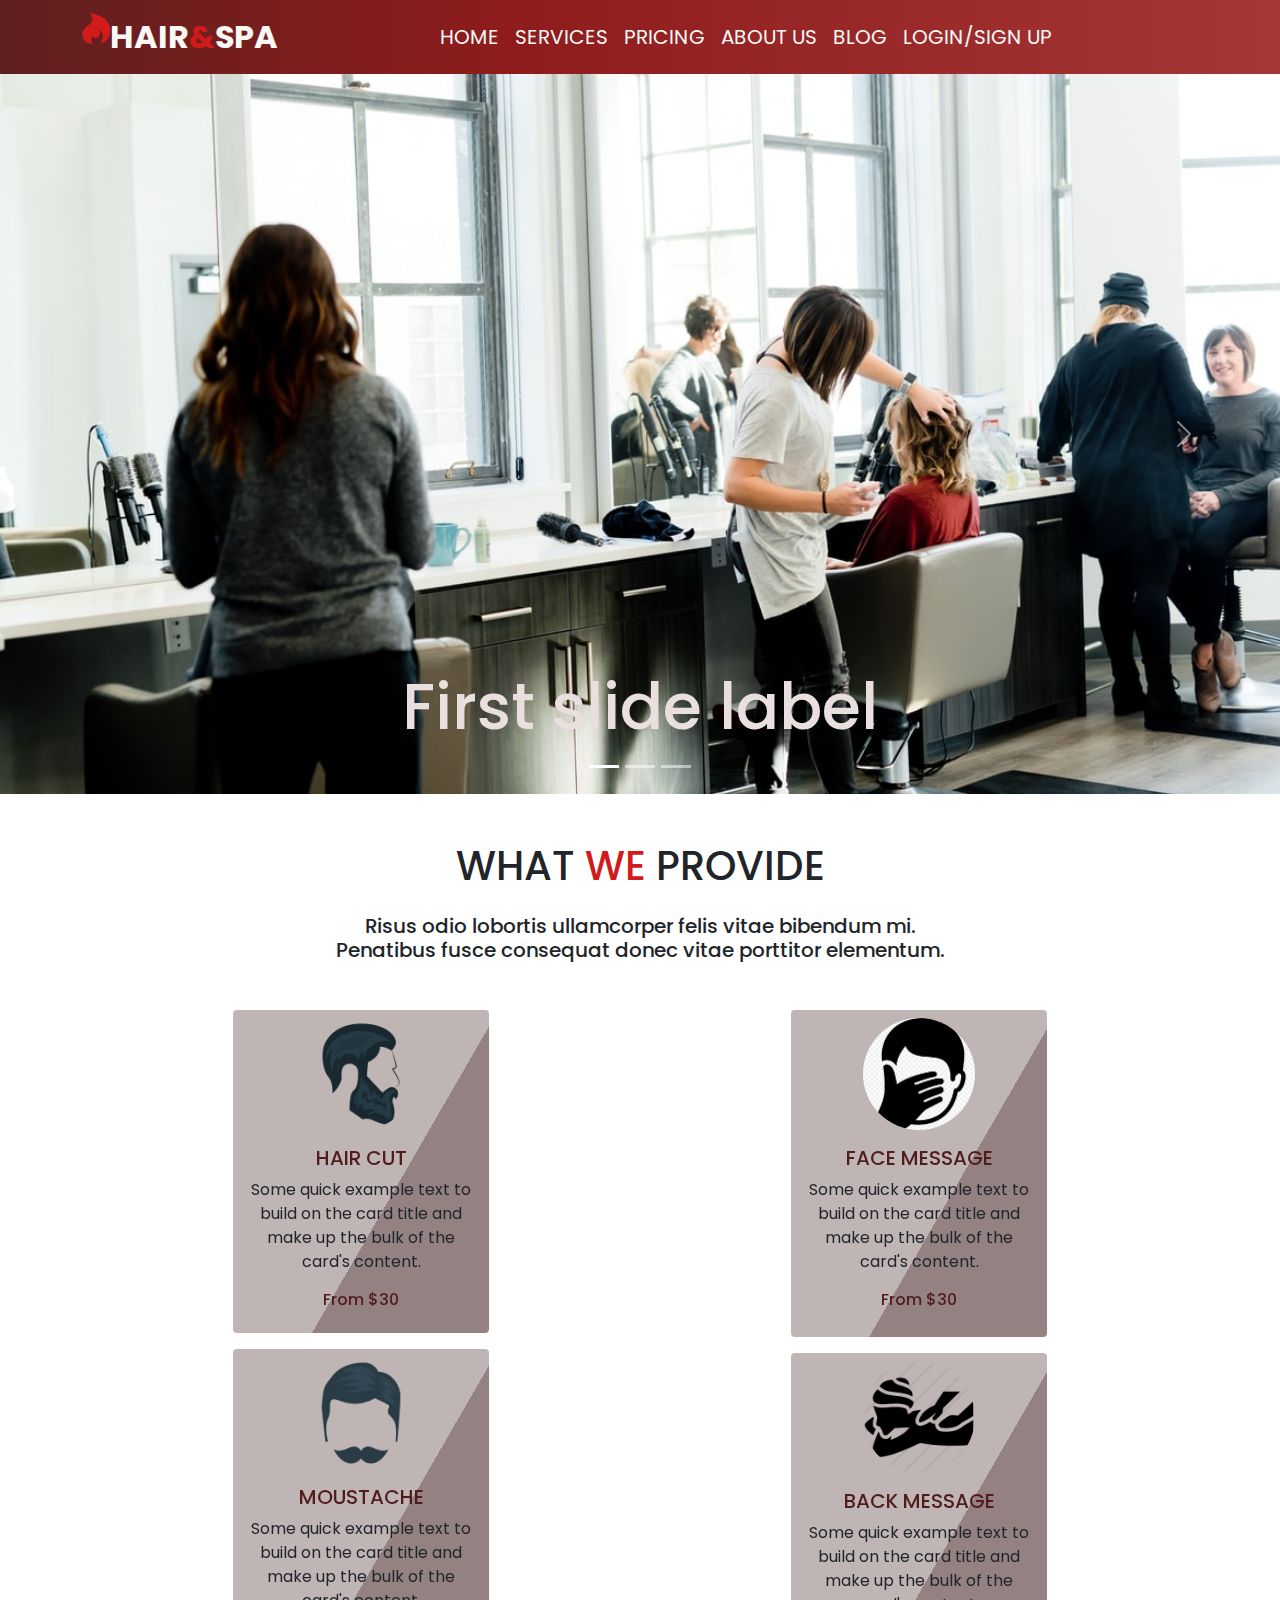
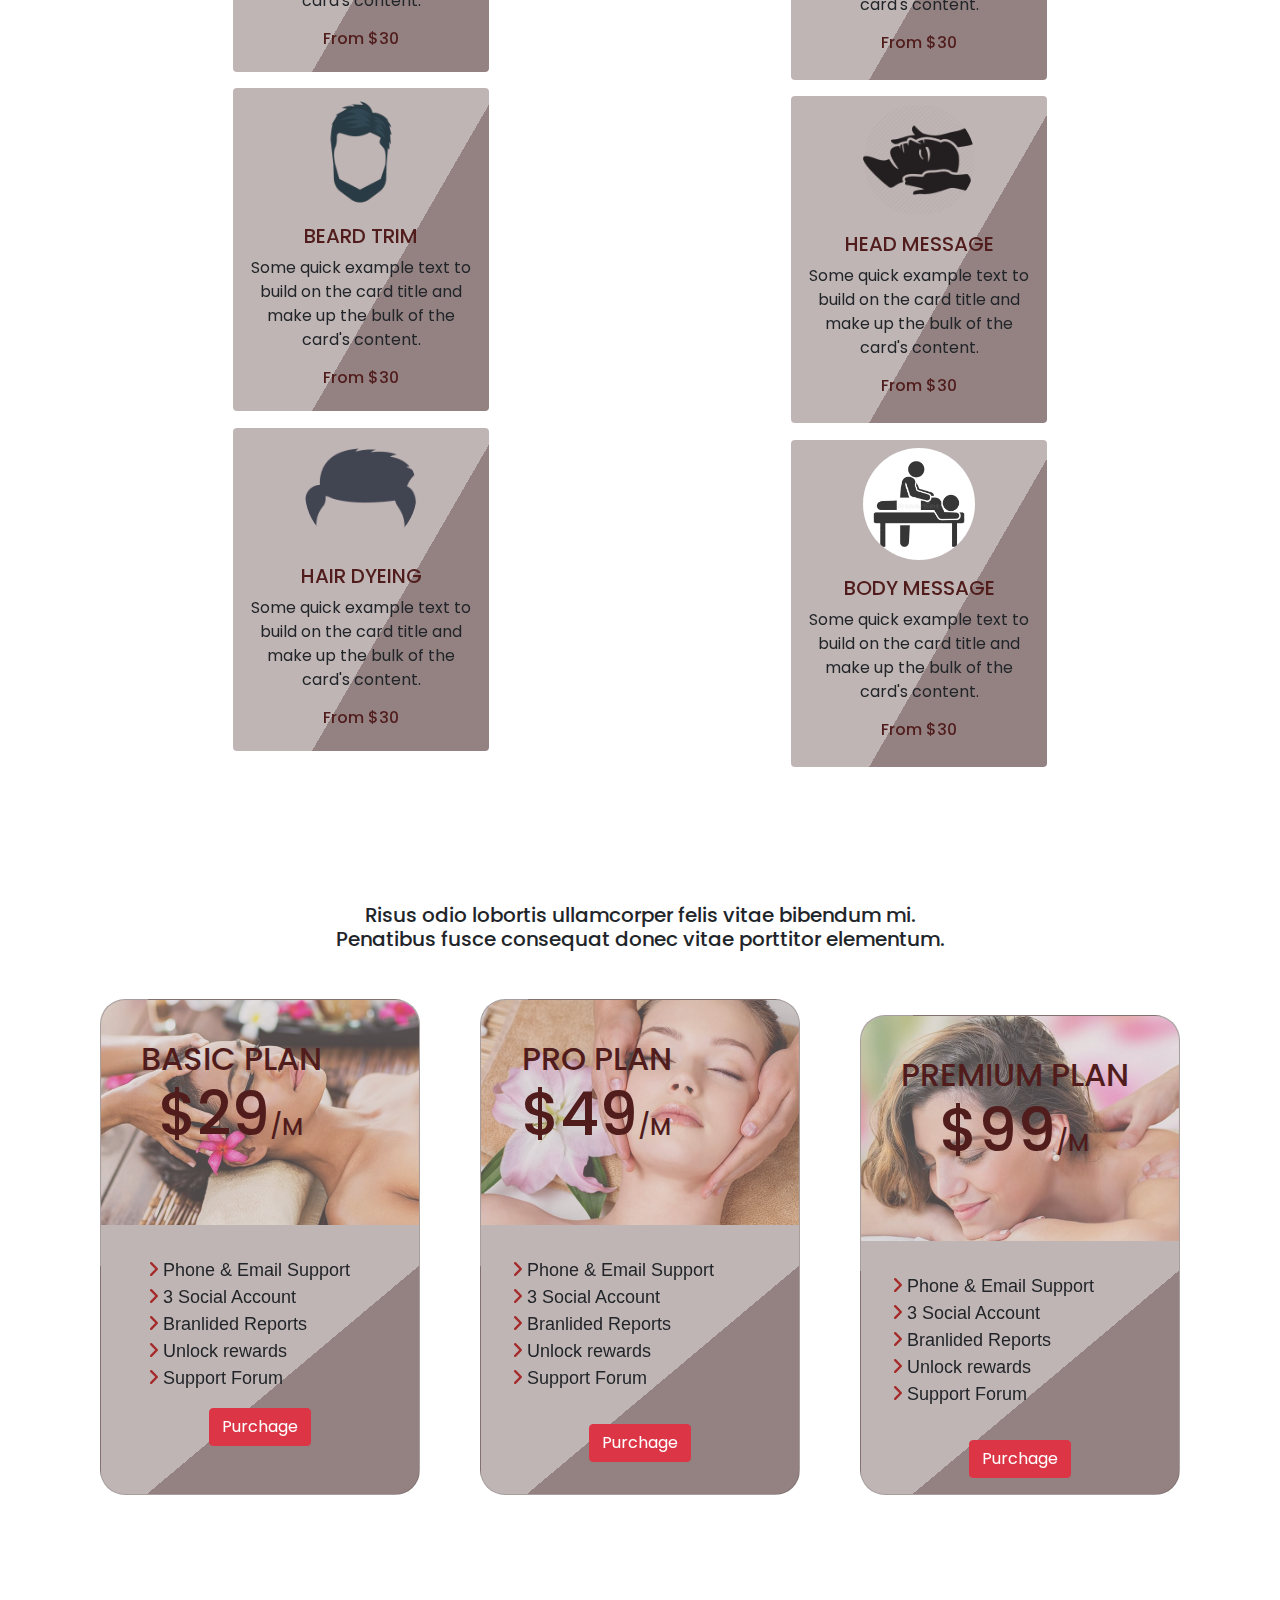
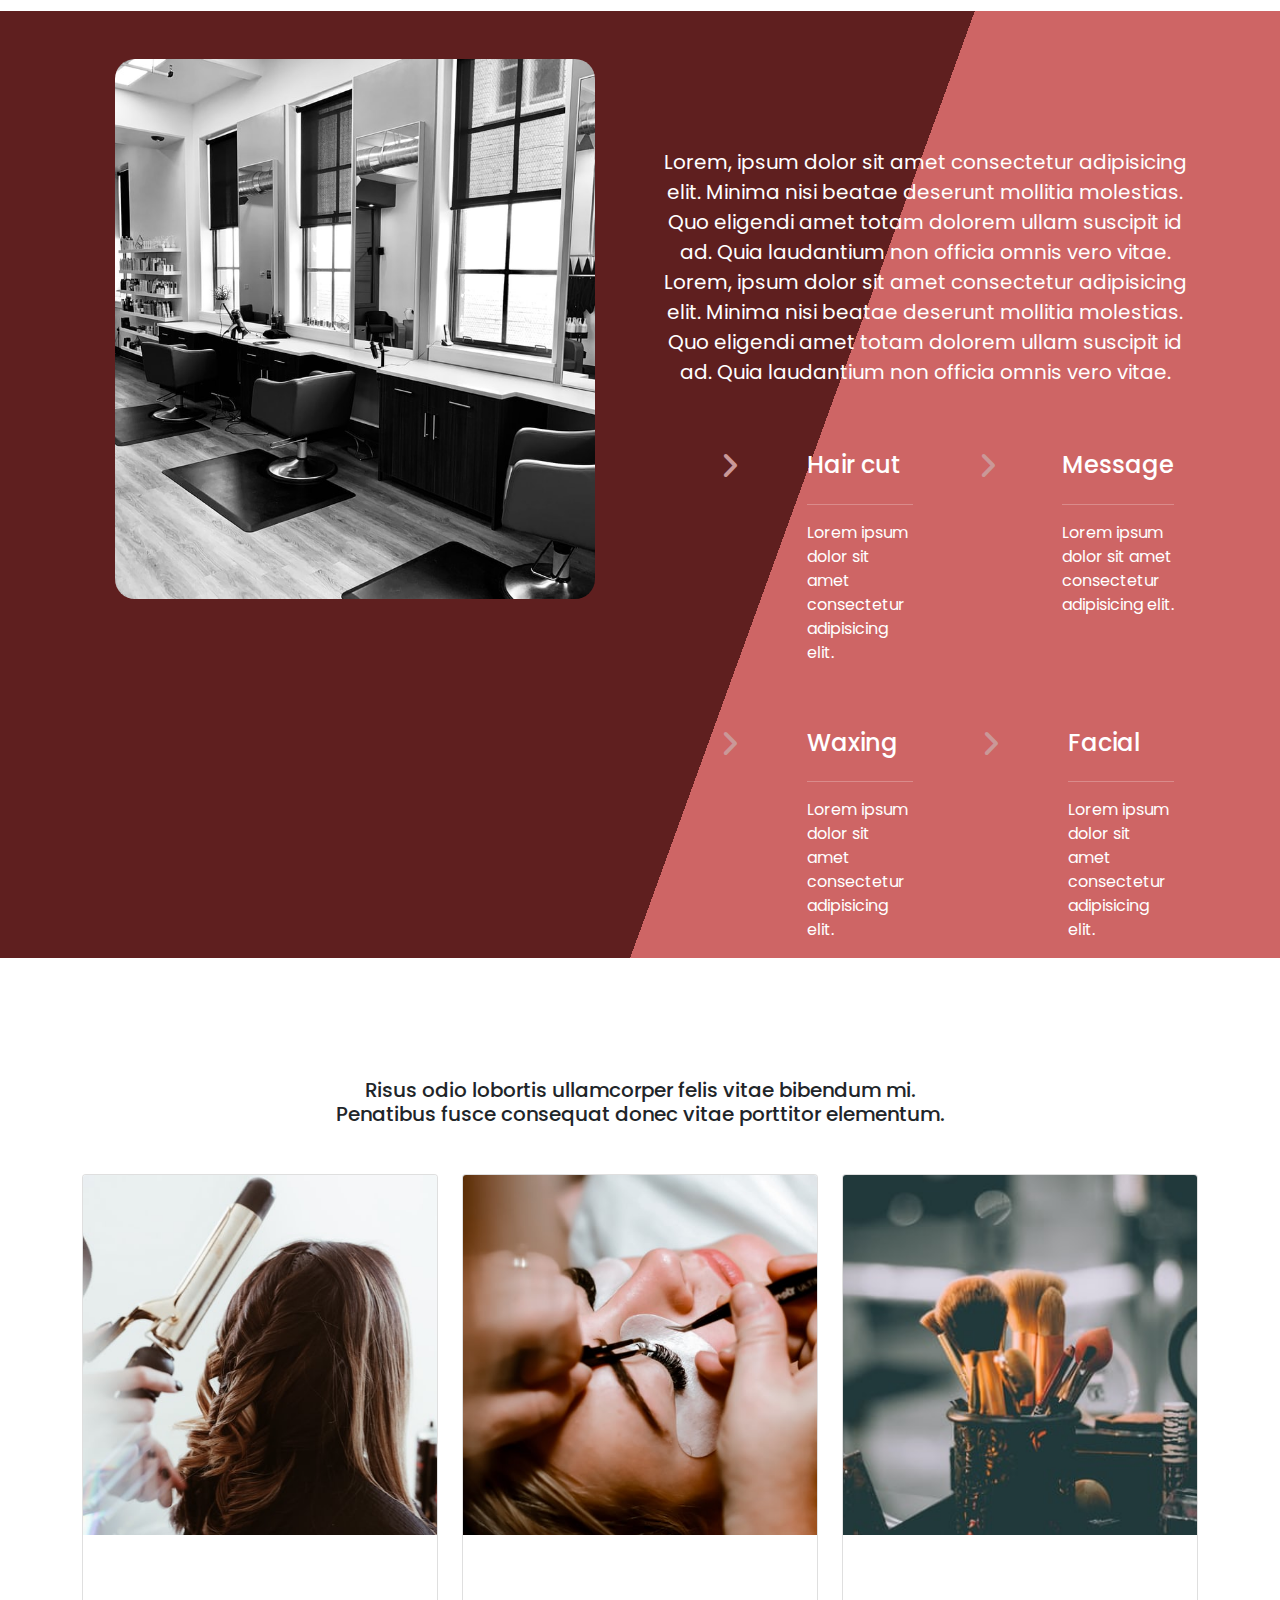
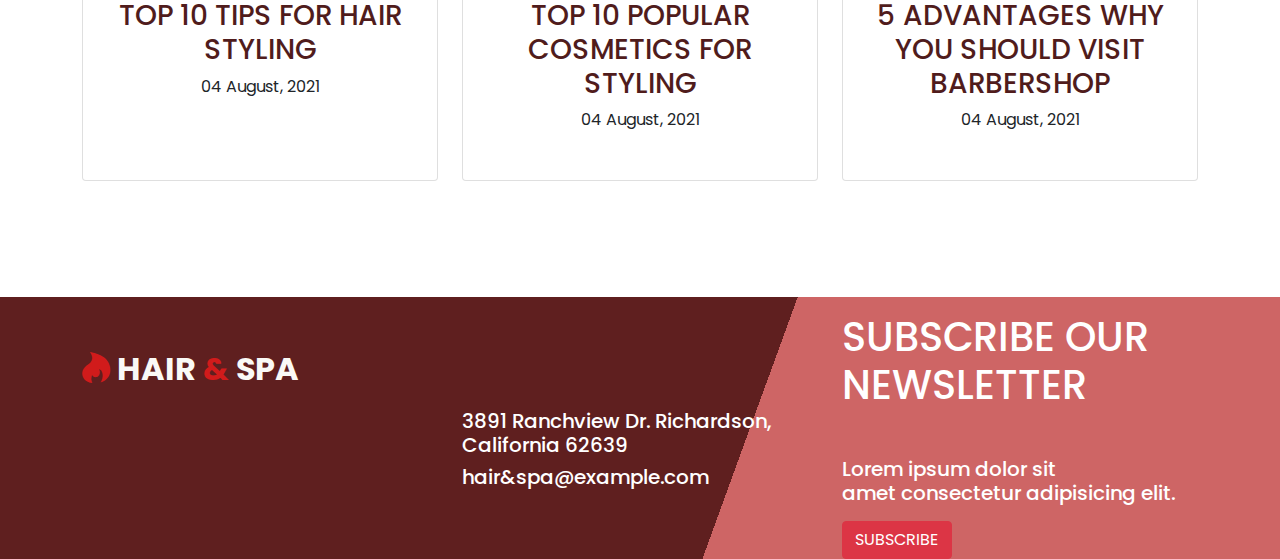
==== commit 58d7631b: "update" ====
--- a/index.html
+++ b/index.html
@@ -9,11 +9,11 @@
 
   <!-- Style sheet -->
 
-<link rel="stylesheet" href="css/csshake/csshake.min.css">
-<link rel="stylesheet" href="css/hover/hover-min.css">
-
+  <link rel="stylesheet" href="css/csshake/csshake.min.css">
+  <link rel="stylesheet" href="css/hover/hover-min.css">
+  <link rel="stylesheet" href="https://cdnjs.cloudflare.com/ajax/libs/animate.css/4.1.1/animate.min.css" />
   <link rel="stylesheet" href="css/fontawesome-free-6.0.0-web/css/all.min.css">
-
+  <link rel="stylesheet" href="https://unpkg.com/aos@next/dist/aos.css" />
   <link rel="stylesheet" href="css/bootstrap-5.0.2-dist/css/bootstrap.min.css">
 
   <link rel="stylesheet" href="css/style.css">
@@ -24,7 +24,8 @@
 
   <nav class="navbar navbar-expand-lg navbar-light  sticky-top  bg-gray text-uppercase text-center ">
     <div class="container header-section ">
-      <a class="navbar-brand  fw-bold fs-2 shake-slow  shake-constant" href="#"> <i class="fa-brands fa-hotjar"></i></i> Hair <span>&</span> spa
+      <a class="navbar-brand  fw-bold fs-2 shake-slow" href="#"> <i class="fa-brands fa-hotjar"></i></i> Hair
+        <span>&</span> spa
       </a>
       <button class="navbar-toggler" type="button" data-bs-toggle="collapse" data-bs-target="#navbarNav"
         aria-controls="navbarNav" aria-expanded="false" aria-label="Toggle navigation">
@@ -32,29 +33,29 @@
       </button>
       <div class="collapse navbar-collapse  fs-5" id="navbarNav">
         <div class="header-elements">
-      <ul class="navbar-nav ">
-        <li class="nav-item  ">
-          <a class="nav-link  "  href="#">Home</a>
-        </li>
-        <li class="nav-item">
-          <a class="nav-link" href="#services">Services</a>
-        </li>
-        <li class="nav-item">
-          <a class="nav-link" href="#price">Pricing</a>
-        </li>
-        <li class="nav-item">
-          <a class="nav-link" href="#about">About us</a>
-        </li>
-        <li class="nav-item">
-          <a class="nav-link" href="#blog">Blog</a>
-        </li>
-        <li class="nav-item ">
-          <a class="nav-link" href="./login.html">Login/Sign up</a>
-        </li>
-
-
-      </ul>
-    </div>
+          <ul class="navbar-nav">
+            <li class="nav-item">
+              <a class="nav-link" href="#">Home</a>
+            </li>
+            <li class="nav-item">
+              <a class="nav-link" href="#services">Services</a>
+            </li>
+            <li class="nav-item">
+              <a class="nav-link" href="#price">Pricing</a>
+            </li>
+            <li class="nav-item">
+              <a class="nav-link" href="#about">About us</a>
+            </li>
+            <li class="nav-item">
+              <a class="nav-link" href="#blog">Blog</a>
+            </li>
+            <li class="nav-item ">
+              <a class="nav-link" href="./login.html">Login/Sign up</a>
+            </li>
+
+
+          </ul>
+        </div>
       </div>
 
 
@@ -63,11 +64,11 @@
 
 
 
- 
-
-
-
- 
+
+
+
+
+
 
 
 
@@ -90,53 +91,58 @@
 
 
 
-<section class=""> 
-
-  <div id="carouselExampleCaptions" class="carousel slide" data-bs-ride="carousel">
-    <div class="carousel-indicators">
-      <button type="button" data-bs-target="#carouselExampleCaptions" data-bs-slide-to="0" class="active" aria-current="true" aria-label="Slide 1"></button>
-      <button type="button" data-bs-target="#carouselExampleCaptions" data-bs-slide-to="1" aria-label="Slide 2"></button>
-      <button type="button" data-bs-target="#carouselExampleCaptions" data-bs-slide-to="2" aria-label="Slide 3"></button>
-    </div>
-    <div class="carousel-inner">
-      <div class="carousel-item active">
-        <img src="./assets/image/banner/banner-4.jpg" class="d-block w-100" alt="...">
-        <div class="carousel-caption d-none d-md-block">
-          <h5>First slide label</h5>
-        
-        </div>
-      </div>
-      <div class="carousel-item">
-        <img src="./assets/image/banner/banner-1.jpg" class="d-block w-100" alt="...">
-        <div class="carousel-caption d-none d-md-block">
-          <h5>Second slide label</h5>
-         
-        </div>
-      </div>
-      <div class="carousel-item">
-        <img src="./assets/image/banner/banner-2.jpg" class="d-block w-100" alt="...">
-        <div class="carousel-caption d-none d-md-block">
-          <h5>Third slide label</h5>
-          
-        </div>
-      </div>
-    </div>
-    <button class="carousel-control-prev" type="button" data-bs-target="#carouselExampleCaptions" data-bs-slide="prev">
-      <span class="carousel-control-prev-icon" aria-hidden="true"></span>
-      <span class="visually-hidden">Previous</span>
-    </button>
-    <button class="carousel-control-next" type="button" data-bs-target="#carouselExampleCaptions" data-bs-slide="next">
-      <span class="carousel-control-next-icon" aria-hidden="true"></span>
-      <span class="visually-hidden">Next</span>
-    </button>
-  </div>
-</section>
+  <section class="">
+
+    <div id="carouselExampleCaptions" class="carousel slide" data-bs-ride="carousel">
+      <div class="carousel-indicators">
+        <button type="button" data-bs-target="#carouselExampleCaptions" data-bs-slide-to="0" class="active"
+          aria-current="true" aria-label="Slide 1"></button>
+        <button type="button" data-bs-target="#carouselExampleCaptions" data-bs-slide-to="1"
+          aria-label="Slide 2"></button>
+        <button type="button" data-bs-target="#carouselExampleCaptions" data-bs-slide-to="2"
+          aria-label="Slide 3"></button>
+      </div>
+      <div class="carousel-inner">
+        <div class="carousel-item active">
+          <img src="./assets/image/banner/banner-4.jpg" class="d-block w-100" alt="...">
+          <div class="carousel-caption d-none d-md-block">
+            <h5>First slide label</h5>
+
+          </div>
+        </div>
+        <div class="carousel-item">
+          <img src="./assets/image/banner/banner-1.jpg" class="d-block w-100" alt="...">
+          <div class="carousel-caption d-none d-md-block">
+            <h5>Second slide label</h5>
+
+          </div>
+        </div>
+        <div class="carousel-item">
+          <img src="./assets/image/banner/banner-2.jpg" class="d-block w-100" alt="...">
+          <div class="carousel-caption d-none d-md-block">
+            <h5>Third slide label</h5>
+
+          </div>
+        </div>
+      </div>
+      <button class="carousel-control-prev" type="button" data-bs-target="#carouselExampleCaptions"
+        data-bs-slide="prev">
+        <span class="carousel-control-prev-icon" aria-hidden="true"></span>
+        <span class="visually-hidden">Previous</span>
+      </button>
+      <button class="carousel-control-next" type="button" data-bs-target="#carouselExampleCaptions"
+        data-bs-slide="next">
+        <span class="carousel-control-next-icon" aria-hidden="true"></span>
+        <span class="visually-hidden">Next</span>
+      </button>
+    </div>
+  </section>
 
 
 
   <!-- service section -->
   <div id="services" class="text-center my-5">
-    <h1 class="servie-title text-uppercase">
+    <h1 class="servie-title text-uppercase animate__animated animate__bounce">
       What <span>we</span> Provide
     </h1>
     <h5 class=" mt-4">
@@ -144,7 +150,7 @@
       elementum.
     </h5>
   </div>
-  
+
 
   <section class="d-flex justify-content-center">
     <div class="service-content text-center container col-sm-12 col-md-9 col-lg-9 col-xl-12 ">
@@ -274,7 +280,8 @@
 
   <section id="price" class="my-3">
     <div class="text-center my-5">
-      <h1 class="price-title text-uppercase">
+      <h1 class="price-title text-uppercase " data-aos="fade-up"
+      data-aos-duration="1000">
         <span>Our</span> Pricing
       </h1>
       <h5 class="mt-4">
@@ -408,7 +415,7 @@
       </div>
     </div>
   </section>
-  
+
 
   <!-- About section -->
   <section id="about" class="about-section">
@@ -417,7 +424,9 @@
         <div class="col-12 col-sm-12 col-md-12 col-lg-6 mt-5 d-flex justify-content-center about-img"><img
             src="./assets/image/img-2.jpg" alt=""></div>
         <div class="col-12 col-sm-12 col-md-12 col-lg-6 mt-5 d-flex flex-column justify-content-center">
-          <h1 class="text-uppercase text-center about-title">
+          <h1 class="text-uppercase text-center about-title" 
+          data-aos="fade-up"
+          data-aos-duration="1000">
             About <span>Us</span>
           </h1> <br>
           <p class="mt-2 text-center fs-5">Lorem, ipsum dolor sit amet consectetur adipisicing elit. Minima nisi beatae
@@ -508,72 +517,74 @@
   </section>
 
 
-      <!-- Blog section -->
-
-      <section id="blog" class="my-3">
-        <div class="text-center my-5">
-          <h1 class="blog-title text-uppercase">
-            <span>Our</span> Blog
-          </h1>
-          <h5 class="mt-4">
-            Risus odio lobortis ullamcorper felis vitae bibendum mi. <br> Penatibus fusce consequat donec vitae porttitor
-            elementum.
-          </h5>
-        </div>
-        <div class="container text-center  ">
-          <div class="row d-flex justify-content-center ">
-            <div class="col d-flex justify-content-center">
-              <div class="card blog-card  mb-3 pb-3 ">
-                <img src="./assets/image/blog/blog-1.jpg" class="card-img-top  " alt="...">
-                
-                <div class="card-body blog-card-body  text-center mt-5">
-    
-                 <h3><a href="">TOP 10 TIPS FOR HAIR STYLING</a></h3>
-                 <p>04 August, 2021</p>
-                </div>
-              </div>
-            </div>
-            <div class="col d-flex justify-content-center">
-              <div class="card blog-card  mb-3 pb-3">
-                <img src="./assets/image/blog/blog-2.jpg" class="card-img-top" alt="...">
-                
-                <div class="card-body blog-card-body  text-center mt-5">
-    
-                 <h3><a href="">TOP 10 POPULAR COSMETICS FOR  STYLING
+  <!-- Blog section -->
+
+  <section id="blog" class="my-3">
+    <div class="text-center my-5">
+      <h1 class="blog-title text-uppercase" data-aos="fade-up"
+      data-aos-duration="1000">
+        <span>Our</span> Blog
+      </h1>
+      <h5 class="mt-4">
+        Risus odio lobortis ullamcorper felis vitae bibendum mi. <br> Penatibus fusce consequat donec vitae porttitor
+        elementum.
+      </h5>
+    </div>
+
+    <div class="container text-center  ">
+      <div class="row d-flex justify-content-center ">
+        <div class="col d-flex justify-content-center">
+          <div class="card blog-card  mb-3 pb-3 ">
+            <img src="./assets/image/blog/blog-1.jpg" class="card-img-top  " alt="...">
+
+            <div class="card-body blog-card-body  text-center mt-5">
+
+              <h3><a href="">TOP 10 TIPS FOR HAIR STYLING</a></h3>
+              <p>04 August, 2021</p>
+            </div>
+          </div>
+        </div>
+        <div class="col d-flex justify-content-center">
+          <div class="card blog-card  mb-3 pb-3">
+            <img src="./assets/image/blog/blog-2.jpg" class="card-img-top" alt="...">
+
+            <div class="card-body blog-card-body  text-center mt-5">
+
+              <h3><a href="">TOP 10 POPULAR COSMETICS FOR STYLING
                 </a></h3>
-                 <p>04 August, 2021</p>
-                </div>
-              </div>
-            </div>
-            <div class="col d-flex justify-content-center">
-              <div class="card blog-card  mb-3 pb-3">
-                <img src="./assets/image/blog/blog-3.jpg" class="card-img-top" alt="...">
-                
-                <div class="card-body blog-card-body  text-center mt-5">
-    
-                 <h3><a href="">5 ADVANTAGES WHY YOU SHOULD VISIT BARBERSHOP</a></h3>
-                 <p>04 August, 2021</p>
-                </div>
-              </div>
-            </div>
-           
-         
-          </div>
-        </div>
-      </section>
+              <p>04 August, 2021</p>
+            </div>
+          </div>
+        </div>
+        <div class="col d-flex justify-content-center">
+          <div class="card blog-card  mb-3 pb-3">
+            <img src="./assets/image/blog/blog-3.jpg" class="card-img-top" alt="...">
+
+            <div class="card-body blog-card-body  text-center mt-5">
+
+              <h3><a href="">5 ADVANTAGES WHY YOU SHOULD VISIT BARBERSHOP</a></h3>
+              <p>04 August, 2021</p>
+            </div>
+          </div>
+        </div>
+
+
+      </div>
+    </div>
+  </section>
 
 
 
   <!-- Footer section -->
   <section class="footer-section ">
     <div class="container mt-5">
-      <div class="row ">
+      <div class="row justify-content-center">
         <div class="col-12 col-sm-12 col-md-6 col-lg-4 text-uppercase mt-5 "> <a class=" fw-bold fs-2 " href="#"> <i
               class="fa-brands fa-hotjar"></i></i>
             Hair <span>&</span> spa
           </a> </div>
         <div class="col-12 col-sm-12 col-md-6 col-lg-4 mt-3">
-          <h1 class="footer-phone">
+          <h1 class="footer-phone"data-aos="zoom-in-up">
             <i class="fa-solid fa-phone"></i>
             +1 234 567 890
           </h1>
@@ -594,7 +605,7 @@
             Lorem ipsum dolor sit <br> amet consectetur adipisicing elit.
 
           </h5>
-          <a class="btn btn-danger text-white mt-2 " href="">
+          <a class="btn btn-danger text-white mt-2 " href="" >
             SUBSCRIBE
           </a>
         </div>
@@ -608,9 +619,11 @@
 
 
 
-
-  <!-- <script src="css/bootstrap-5.0.2-dist/js/bootstrap.bundle.js"></script> -->
-  <!-- <script src="css/bootstrap-5.0.2-dist/js/bootstrap.bundle.min.js"></script> -->
+  <script src="https://unpkg.com/aos@next/dist/aos.js"></script>
+  <script>
+    AOS.init();
+  </script>
+
   <script src="css/bootstrap-5.0.2-dist/js/bootstrap.min.js"></script>
 </body>
 
